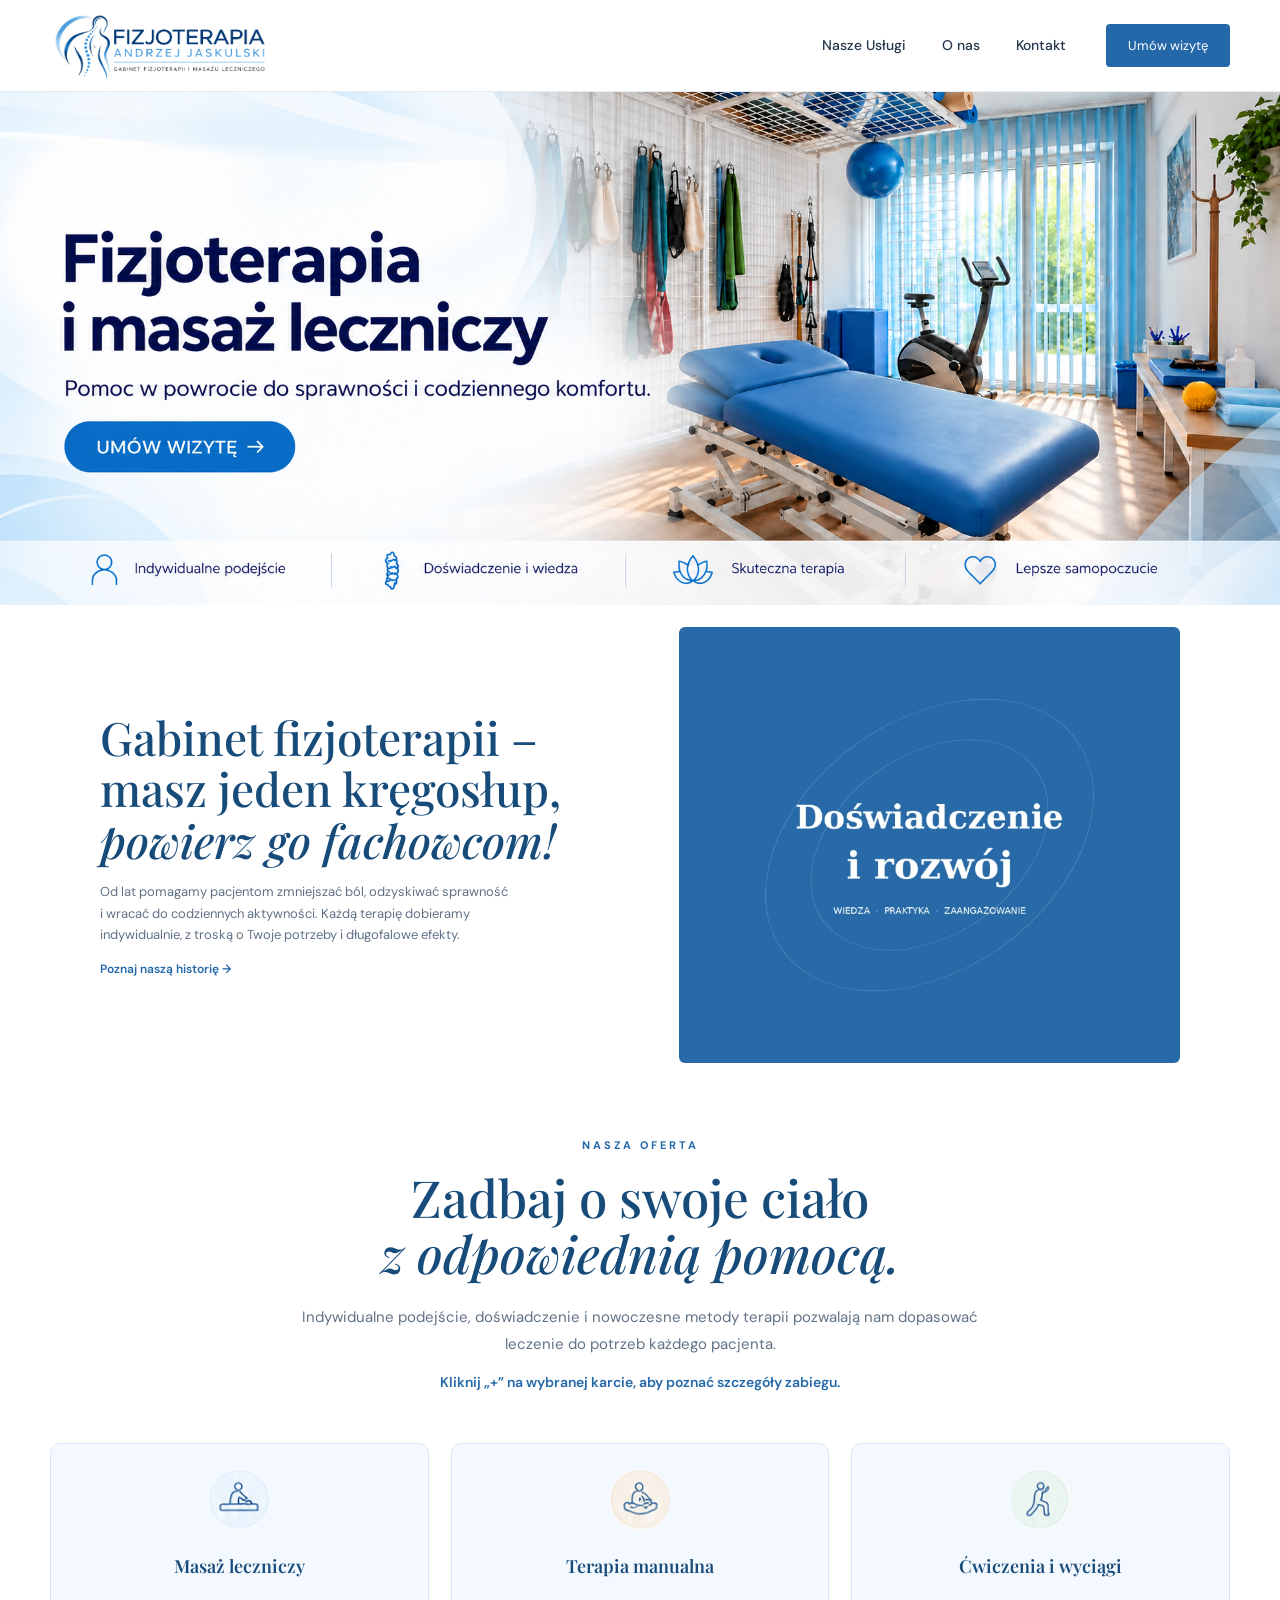
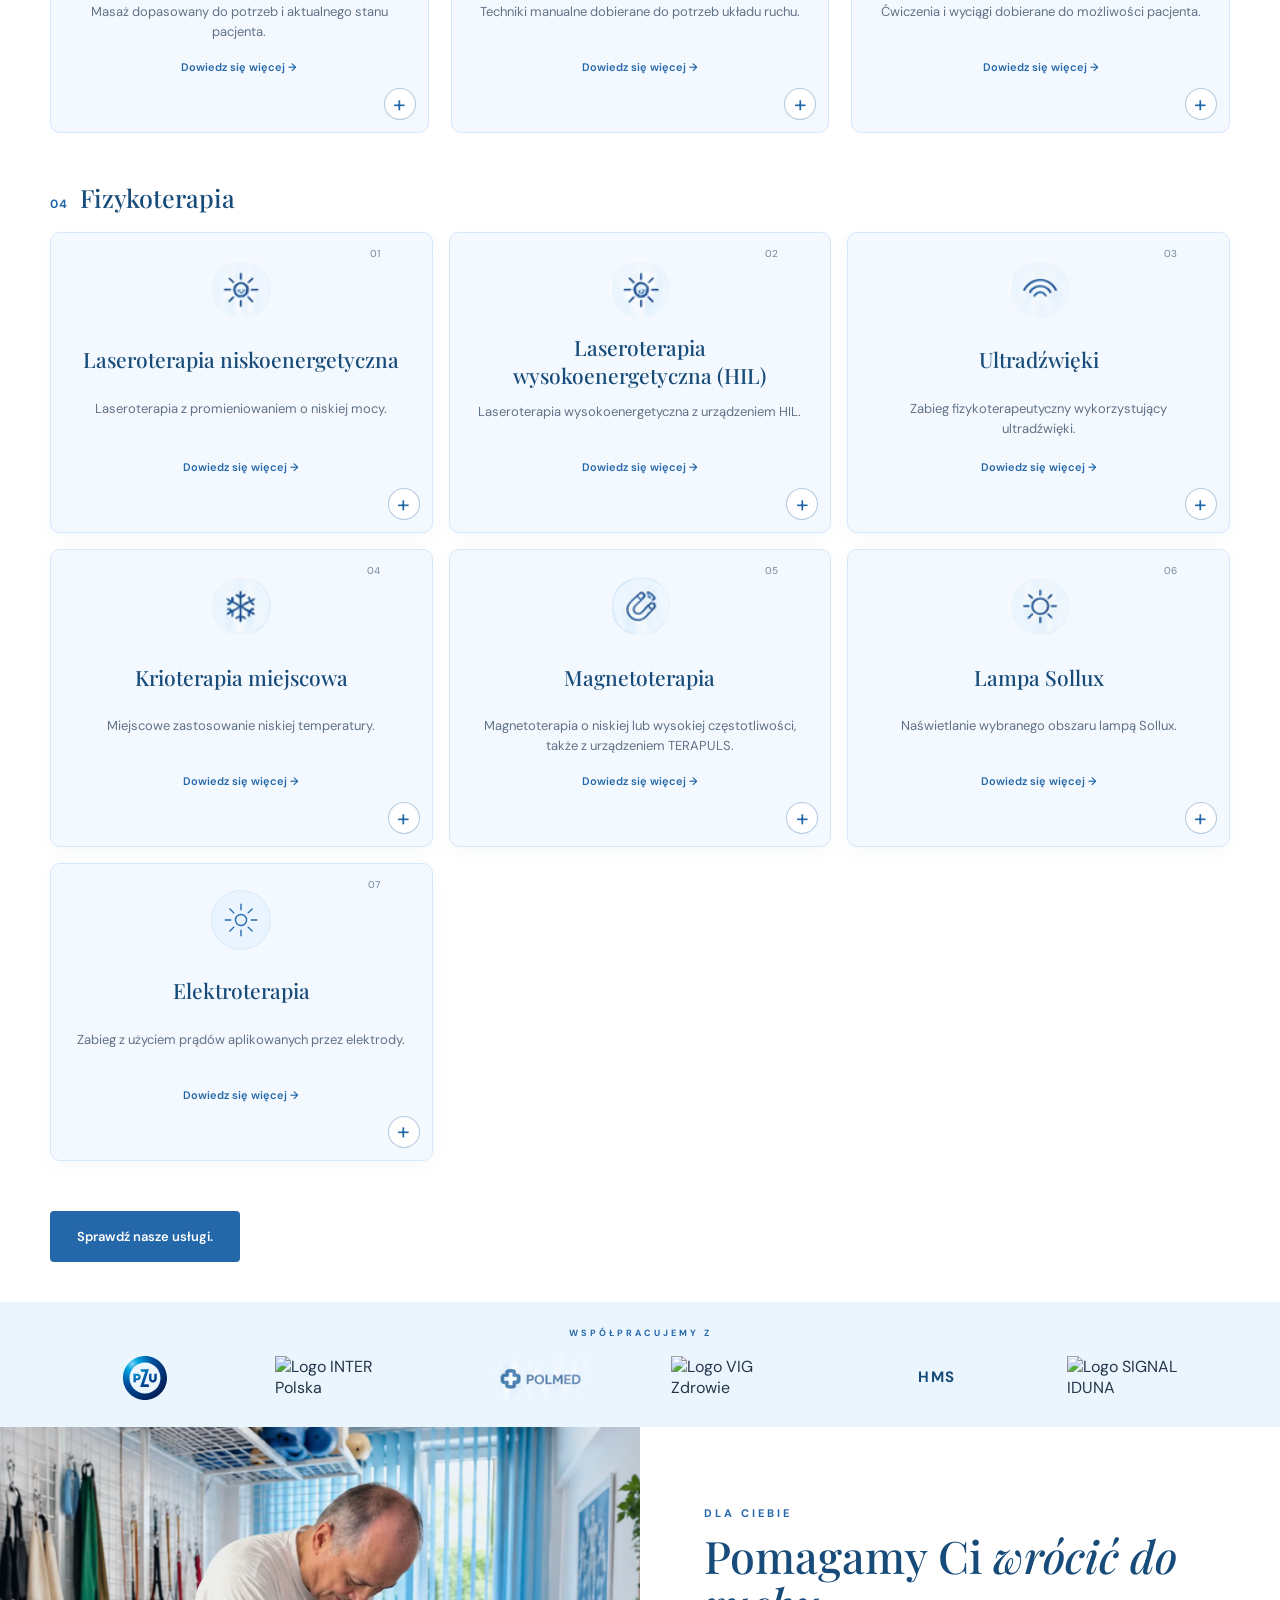
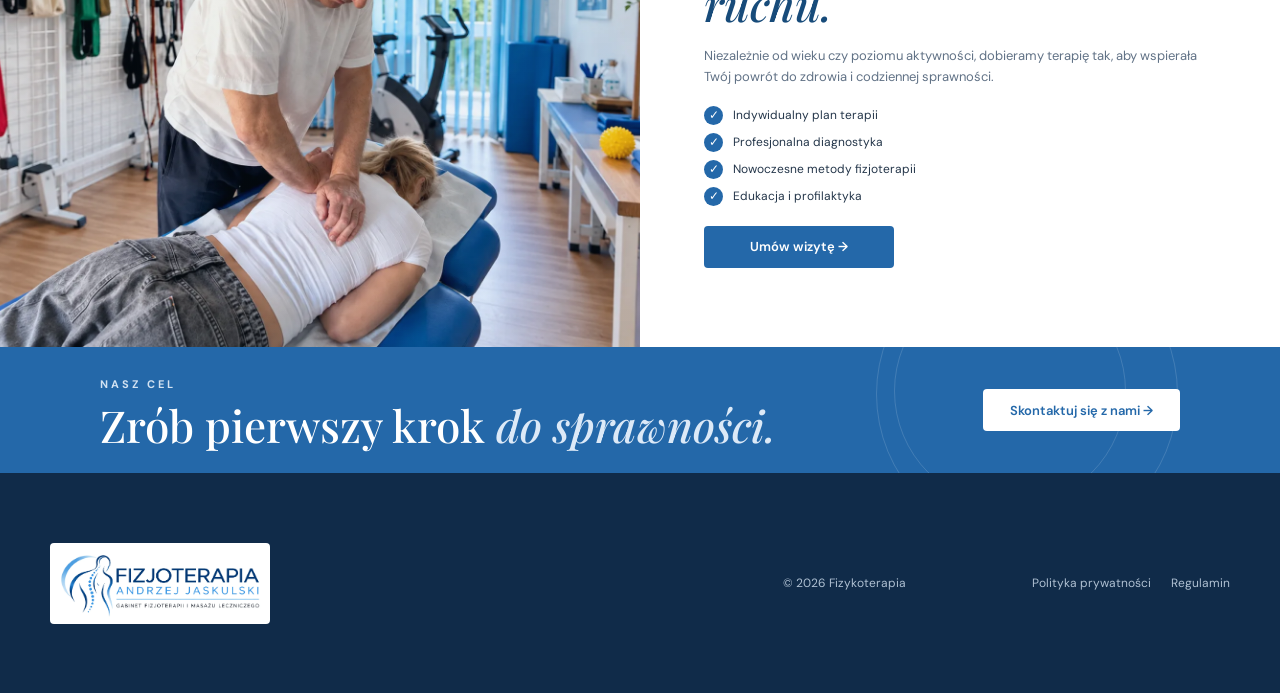
==== .html/index.html @ c292e53b "tak" ====
<!DOCTYPE html>
<html lang="pl">
<head>
    <meta charset="UTF-8">
    <meta name="viewport" content="width=device-width, initial-scale=1.0">
    <title>Fizykoterapia </title>

    <link rel="preconnect" href="https://fonts.googleapis.com">
    <link rel="preconnect" href="https://fonts.gstatic.com" crossorigin>
    <link href="https://fonts.googleapis.com/css2?family=DM+Sans:wght@400;500;600;700&family=Playfair+Display:wght@500;600;700&display=swap" rel="stylesheet">

    <link rel="stylesheet" href="css/style.css">
</head>

<body class="home-page">

<header class="navbar">
    <div class="container nav-inner">
        <a href="index.html" class="logo">
            <img class="logo-image" src="images/logo-masaz-aj.webp" alt="Fizjoterapia Mokotowska">
        </a>

        <div class="nav-panel" id="primary-navigation">
            <nav aria-label="Nawigacja główna">
                <a href="uslugi.html">Nasze Usługi</a>
                <a href="o-mnie.html">O nas</a>
                <a href="kontakt.html">Kontakt</a>
            </nav>

            <a href="kontakt.html" class="nav-button">
                Umów wizytę
            </a>
        </div>

        <button class="menu-button" type="button" aria-label="Otwórz menu" aria-expanded="false" aria-controls="primary-navigation">☰</button>
    </div>
</header>


<main>

<section class="hero home-hero">

    <img class="hero-image" src="images/hero-banner-v2.png" alt="Fizjoterapia i masaż leczniczy — umów wizytę. Gabinet fizjoterapii z indywidualnym podejściem, doświadczeniem i skuteczną terapią.">

</section>


<section class="about" id="o-nas">

    <div class="container about-grid">

        <div class="about-text">

            <span class="section-label">
                O NAS
            </span>

            <h1>
                Gabinet fizjoterapii – masz jeden kręgosłup,
                <i>powierz go fachowcom!</i>
            </h1>

            <p>
                Od lat pomagamy pacjentom zmniejszać ból, odzyskiwać
                sprawność i wracać do codziennych aktywności.
                Każdą terapię dobieramy indywidualnie, z troską
                o Twoje potrzeby i długofalowe efekty.
            </p>
            <a href="o-mnie.html" class="text-link">
                Poznaj naszą historię →
            </a>

        </div>

        <div class="about-box">
            <img
                class="about-box-image"
                src="images/doswiadczenie_i_rozwoj.webp"
                alt="Doświadczenie i rozwój — wiedza, praktyka, zaangażowanie">
        </div>

    </div>

</section>



<section class="intro">

    <div class="container">



        <div class="section-heading centered">
            <span>NASZA OFERTA</span>

            <h2>
                Zadbaj o swoje ciało
                <br>
                <i>z odpowiednią pomocą.</i>
            </h2>

            <p>
                Indywidualne podejście, doświadczenie i nowoczesne
                metody terapii pozwalają nam dopasować leczenie
                do potrzeb każdego pacjenta.
            </p>
            <p class="offer-plus-hint">Kliknij „+” na wybranej karcie, aby poznać szczegóły zabiegu.</p>

        </div>


        <div class="service-groups" id="oferta">
            <section class="service-group service-group--massage">
                
                <div class="service-group-grid">
                    <article class="service-card-2">
                        <img class="service-icon-reference" src="images/service-massage-reference.png" alt="" aria-hidden="true">
                        <button class="service-info-trigger" type="button" data-service-title="Masaż leczniczy" data-service-content="service-copy-massage" aria-label="Więcej informacji: Masaż leczniczy"><span aria-hidden="true">+</span></button>
                        <h4>Masaż leczniczy</h4>
                        <p class="service-card-summary">Masaż dopasowany do potrzeb i aktualnego stanu pacjenta.</p>
                        <a href="uslugi.html">Dowiedz się więcej →</a>
                    </article>
                </div>
            </section>

            <section class="service-group service-group--manual">
                
                <div class="service-group-grid">
                    <article class="service-card-2">
                        <img class="service-icon-reference" src="images/manual-therapy-icon.png" alt="" aria-hidden="true">
                        <button class="service-info-trigger" type="button" data-service-title="Terapia manualna" data-service-content="service-copy-manual" aria-label="Więcej informacji: Terapia manualna"><span aria-hidden="true">+</span></button>
                        <h4>Terapia manualna</h4>
                        <p class="service-card-summary">Techniki manualne dobierane do potrzeb układu ruchu.</p>
                        <a href="uslugi.html">Dowiedz się więcej →</a>
                    </article>
                </div>
            </section>

            <section class="service-group service-group--exercise">
                
                <div class="service-group-grid">
                    <article class="service-card-2">
                        <img class="service-icon-reference" src="images/service-exercise-reference.png" alt="" aria-hidden="true">
                        <button class="service-info-trigger" type="button" data-service-title="Ćwiczenia i wyciągi" data-service-content="service-copy-exercise" aria-label="Więcej informacji: Ćwiczenia i wyciągi"><span aria-hidden="true">+</span></button>
                        <h4>Ćwiczenia i wyciągi</h4>
                        <p class="service-card-summary">Ćwiczenia i wyciągi dobierane do możliwości pacjenta.</p>
                        <a href="uslugi.html">Dowiedz się więcej →</a>
                    </article>
                </div>
            </section>

            <section class="service-group service-group--physical">
                <h3 class="service-group-title"><span>04</span> Fizykoterapia</h3>
                <div class="service-group-grid">
                    <article class="service-card-2">
                        <div class="service-number">01</div>
                        <img class="service-icon-reference" src="images/service-laser-low-reference.png" alt="" aria-hidden="true">
                        <button class="service-info-trigger" type="button" data-service-title="Laseroterapia niskoenergetyczna" data-service-content="service-copy-laser-low" aria-label="Więcej informacji: Laseroterapia niskoenergetyczna"><span aria-hidden="true">+</span></button>
                        <h4>Laseroterapia niskoenergetyczna</h4>
                        <p class="service-card-summary">Laseroterapia z promieniowaniem o niskiej mocy.</p>
                        <a href="uslugi.html">Dowiedz się więcej →</a>
                    </article>
                    <article class="service-card-2">
                        <div class="service-number">02</div>
                        <img class="service-icon-reference" src="images/service-laser-hil-reference.png" alt="" aria-hidden="true">
                        <button class="service-info-trigger" type="button" data-service-title="Laseroterapia wysokoenergetyczna (HIL)" data-service-content="service-copy-laser-hil" aria-label="Więcej informacji: Laseroterapia wysokoenergetyczna (HIL)"><span aria-hidden="true">+</span></button>
                        <h4>Laseroterapia wysokoenergetyczna (HIL)</h4>
                        <p class="service-card-summary">Laseroterapia wysokoenergetyczna z urządzeniem HIL.</p>
                        <a href="uslugi.html">Dowiedz się więcej →</a>
                    </article>
                    <article class="service-card-2">
                        <div class="service-number">03</div>
                        <img class="service-icon-reference" src="images/service-ultrasound-reference.png" alt="" aria-hidden="true">
                        <button class="service-info-trigger" type="button" data-service-title="Ultradźwięki" data-service-content="service-copy-ultrasound" aria-label="Więcej informacji: Ultradźwięki"><span aria-hidden="true">+</span></button>
                        <h4>Ultradźwięki</h4>
                        <p class="service-card-summary">Zabieg fizykoterapeutyczny wykorzystujący ultradźwięki.</p>
                        <a href="uslugi.html">Dowiedz się więcej →</a>
                    </article>
                    <article class="service-card-2">
                        <div class="service-number">04</div>
                        <img class="service-icon-reference" src="images/service-cryotherapy-reference.png" alt="" aria-hidden="true">
                        <button class="service-info-trigger" type="button" data-service-title="Krioterapia miejscowa" data-service-content="service-copy-cryotherapy" aria-label="Więcej informacji: Krioterapia miejscowa"><span aria-hidden="true">+</span></button>
                        <h4>Krioterapia miejscowa</h4>
                        <p class="service-card-summary">Miejscowe zastosowanie niskiej temperatury.</p>
                        <a href="uslugi.html">Dowiedz się więcej →</a>
                    </article>
                    <article class="service-card-2">
                        <div class="service-number">05</div>
                        <img class="service-icon-reference" src="images/service-magnetotherapy-reference.png" alt="" aria-hidden="true">
                        <button class="service-info-trigger" type="button" data-service-title="Magnetoterapia" data-service-content="service-copy-magnetotherapy" aria-label="Więcej informacji: Magnetoterapia"><span aria-hidden="true">+</span></button>
                        <h4>Magnetoterapia</h4>
                        <p class="service-card-summary">Magnetoterapia o niskiej lub wysokiej częstotliwości, także z urządzeniem TERAPULS.</p>
                        <a href="uslugi.html">Dowiedz się więcej →</a>
                    </article>
                    <article class="service-card-2">
                        <div class="service-number">06</div>
                        <img class="service-icon-reference" src="images/service-sollux-reference.png" alt="" aria-hidden="true">
                        <button class="service-info-trigger" type="button" data-service-title="Lampa Sollux" data-service-content="service-copy-sollux" aria-label="Więcej informacji: Lampa Sollux"><span aria-hidden="true">+</span></button>
                        <h4>Lampa Sollux</h4>
                        <p class="service-card-summary">Naświetlanie wybranego obszaru lampą Sollux.</p>
                        <a href="uslugi.html">Dowiedz się więcej →</a>
                    </article>
                    <article class="service-card-2">
                        <div class="service-number">07</div>
                        <span class="service-icon-badge" aria-hidden="true"><svg viewBox="0 0 48 48" focusable="false"><path d="M24 4v7m0 26v7M4 24h7m26 0h7M10 10l5 5m18 18 5 5m0-28-5 5M15 33l-5 5"/><circle cx="24" cy="24" r="7"/></svg></span>
                        <button class="service-info-trigger" type="button" data-service-title="Elektroterapia" data-service-content="service-copy-electrotherapy" aria-label="Więcej informacji: Elektroterapia"><span aria-hidden="true">+</span></button>
                        <h4>Elektroterapia</h4>
                        <p class="service-card-summary">Zabieg z użyciem prądów aplikowanych przez elektrody.</p>
                        <a href="uslugi.html">Dowiedz się więcej →</a>
                    </article>
                </div>
            </section>
        </div>

        <a href="uslugi.html" class="button button-primary intro-services-button">
            Sprawdź nasze usługi.
        </a>

    </div>

</section>


<section class="partners" aria-labelledby="partners-title">

    <div class="container">

        <div class="partners-heading">
            <span class="section-label">WSPÓŁPRACUJEMY Z</span>
            <h2 id="partners-title">Współpracujemy z</h2>
        </div>

        <div class="partner-list">
            <div class="partner-logo">
                <img src="images/pzu-logo.svg" alt="Logo PZU Zdrowie">
            </div>
            <div class="partner-logo">
                <img src="https://upload.wikimedia.org/wikipedia/commons/e/e2/INTER_Polska.jpg" alt="Logo INTER Polska">
            </div>
            <div class="partner-logo">
                <img src="images/polmed-logo-local.png" alt="Logo POLMED">
            </div>
            <div class="partner-logo">
                <img src="https://www.vigzdrowie.pl/wp-content/uploads/2026/02/cropped-logo_VIGZdrowie_RGB-208x55.png" alt="Logo VIG Zdrowie">
            </div>
            <div class="partner-logo">
                <span class="partner-name">HMS</span>
            </div>
            <div class="partner-logo">
                <img src="https://upload.wikimedia.org/wikipedia/commons/d/d1/Signal_Iduna_logo.svg" alt="Logo SIGNAL IDUNA">
            </div>
        </div>

    </div>

</section>


<section class="split-section">

    <div class="split-image"></div>

    <div class="split-content">

        <span class="section-label">
            DLA CIEBIE
        </span>

        <h2>
            Pomagamy Ci
            <i>wrócić do ruchu.</i>
        </h2>

        <p>
            Niezależnie od wieku czy poziomu aktywności,
            dobieramy terapię tak, aby wspierała Twój powrót
            do zdrowia i codziennej sprawności.
        </p>

        <div class="check-list">

            <div>
                <span>✓</span>
                Indywidualny plan terapii
            </div>

            <div>
                <span>✓</span>
                Profesjonalna diagnostyka
            </div>

            <div>
                <span>✓</span>
                Nowoczesne metody fizjoterapii
            </div>

            <div>
                <span>✓</span>
                Edukacja i profilaktyka
            </div>

        </div>

        <a href="kontakt.html" class="button button-primary">
            Umów wizytę →
        </a>

    </div>

</section>



<section class="cta">

    <div class="container cta-content">

        <div>
            <span>NASZ CEL</span>

            <h2>
                Zrób pierwszy krok
                <i>do sprawności.</i>
            </h2>
        </div>

        <a href="kontakt.html" class="button button-light">
            Skontaktuj się z nami →
        </a>

    </div>

</section>

</main>


<footer>

    <div class="container footer-inner">

        <a href="index.html" class="footer-logo footer-logo-home">
            <img src="images/logo-masaz-aj.webp" alt="Fizjoterapia Mokotowska">
        </a>

        <div class="footer-map">
            <iframe
                src="https://maps.google.com/maps?q=Warszawa%2C%20ul.%20Mokotowska%2026%20m.%205%2C%2000-561&z=16&output=embed"
                title="Mapa dojazdu do Warszawa, ul. Mokotowska 26 m. 5, 00-561"
                loading="lazy"
                referrerpolicy="no-referrer-when-downgrade"
                allowfullscreen>
            </iframe>
        </div>

        <p>
            © 2026 Fizykoterapia
        </p>

        <div class="footer-links">
            <a href="politykaprywatnosci.html">Polityka prywatności</a>
            <a href="Regulamin.html">Regulamin</a>
        </div>

    </div>

</footer>



<dialog class="service-info-dialog" id="service-info-dialog" aria-labelledby="service-dialog-title">
    <div class="service-dialog-topline">
        <span>INFORMACJE O ZABIEGU</span>
        <button class="service-dialog-close" type="button" aria-label="Zamknij okno">×</button>
    </div>
    <h2 id="service-dialog-title"></h2>
    <div class="service-info-dialog-copy" id="service-dialog-description"></div>
    <a href="kontakt.html" class="button button-primary">Umów wizytę →</a>
</dialog>

<template id="service-copy-massage">
    <p>Masaż leczniczy to indywidualnie dobrana forma terapii manualnej, która może pomóc zmniejszyć napięcie mięśniowe, poprawić komfort ruchu i wesprzeć powrót do codziennej aktywności. Zabieg dobieramy do aktualnych dolegliwości, kondycji oraz potrzeb pacjenta.</p>
    <h3>Kiedy warto rozważyć masaż leczniczy?</h3>
    <p>Masaż może być pomocny przy napięciu mięśni, dolegliwościach związanych z pracą siedzącą, przeciążeniach po wysiłku oraz ograniczonej ruchomości. Stosujemy go również jako element szerszego procesu fizjoterapii, gdy celem jest rozluźnienie tkanek i poprawa komfortu funkcjonowania.</p>
    <h3>Jak przebiega wizyta?</h3>
    <p>Każda wizyta rozpoczyna się od krótkiej rozmowy o dolegliwościach i oczekiwaniach. Na tej podstawie dobieramy obszar pracy, techniki oraz intensywność masażu. Terapia może obejmować okolice kręgosłupa, barków, karku, kończyn lub inne miejsca wymagające wsparcia.</p>
    <h3>Indywidualne podejście</h3>
    <p>Nie wykonujemy masażu według jednego, powtarzalnego schematu. Zakres terapii jest dostosowany do aktualnego stanu pacjenta i może być połączony z elementami terapii manualnej, ćwiczeniami lub zaleceniami do pracy w domu.</p>
    <p><strong>Chcesz sprawdzić, czy masaż leczniczy będzie odpowiedni w Twoim przypadku? Umów wizytę lub skontaktuj się z gabinetem.</strong></p>
</template>
<template id="service-copy-manual">
    <p>Terapia manualna obejmuje indywidualnie dobrane techniki pracy fizjoterapeuty z mięśniami, stawami i innymi strukturami układu ruchu. Dobór metod poprzedzają rozmowa i ocena funkcjonalna.</p>
    <h3>Kiedy warto ją rozważyć?</h3>
    <p>Może zostać włączona do planu pracy z ograniczeniem ruchu lub dolegliwościami układu ruchu, jeśli po ocenie fizjoterapeuta uzna ją za właściwą. W zależności od potrzeb może być łączona z ćwiczeniami i wskazówkami do samodzielnej aktywności.</p>
    <h3>Jak przebiega wizyta?</h3>
    <p>Fizjoterapeuta pyta o Twoje potrzeby, ocenia ruch i wyjaśnia proponowany plan. Następnie dobiera techniki oraz ich intensywność, informując, czego możesz się spodziewać podczas pracy.</p>
    <h3>Indywidualne podejście</h3>
    <p>Nie stosujemy jednego zestawu technik dla wszystkich. Metody są dobierane do wyniku oceny, a plan można zmienić, jeśli pojawi się taka potrzeba. Możesz w każdej chwili zgłosić swoje odczucia lub pytania.</p>
    <p><strong>Chcesz sprawdzić, czy terapia manualna będzie odpowiednia w Twoim przypadku? Umów wizytę lub skontaktuj się z gabinetem.</strong></p>
</template>
<template id="service-copy-exercise">
    <p>Ćwiczenia dobieramy do celu terapii, aktualnych możliwości i wyniku oceny funkcjonalnej. Jeśli jest to uzasadnione, plan wizyty może również uwzględniać pracę z wykorzystaniem wyciągu.</p>
    <h3>Kiedy warto je rozważyć?</h3>
    <p>Indywidualny program może być pomocny, gdy celem jest stopniowa praca nad ruchem, siłą, koordynacją lub sprawnością potrzebną w codziennych czynnościach. Rodzaj i poziom trudności ćwiczeń ustala fizjoterapeuta.</p>
    <h3>Jak przebiega wizyta?</h3>
    <p>Fizjoterapeuta pokazuje ćwiczenia, objaśnia ich wykonanie i sprawdza technikę. Jeśli w planie pojawia się wyciąg, wcześniej wyjaśnia jego rolę i sposób użycia. Przebieg jest dostosowywany do Twojej reakcji i samopoczucia.</p>
    <h3>Indywidualne podejście</h3>
    <p>Zakres, tempo i trudność ćwiczeń mogą się zmieniać w trakcie terapii. Otrzymujesz wskazówki dopasowane do swoich możliwości, a ćwiczenia domowe są proponowane wtedy, gdy pasują do ustalonego planu.</p>
    <p><strong>Chcesz ustalić, jaki plan ćwiczeń będzie dla Ciebie odpowiedni? Umów wizytę lub skontaktuj się z gabinetem.</strong></p>
</template>
<template id="service-copy-laser-low">
    <p>Laseroterapia niskoenergetyczna to zabieg fizykoterapeutyczny wykorzystujący promieniowanie laserowe o niskiej mocy. Obszar zabiegu i parametry ustala fizjoterapeuta z uwzględnieniem używanego urządzenia.</p>
    <h3>Kiedy warto ją rozważyć?</h3>
    <p>Może zostać zaproponowana jako jedna z metod fizykoterapii po rozmowie i ocenie potrzeb. O jej przydatności nie decyduje sama nazwa dolegliwości — fizjoterapeuta bierze pod uwagę Twój stan zdrowia, cel terapii oraz ewentualne przeciwwskazania.</p>
    <h3>Jak przebiega zabieg?</h3>
    <p>Przed rozpoczęciem fizjoterapeuta wyjaśnia przebieg, przygotowuje wybrany obszar i ustawia urządzenie. Zabieg oraz środki ochrony oczu są prowadzone zgodnie z procedurą dla używanego sprzętu.</p>
    <h3>Indywidualne podejście</h3>
    <p>Przed kwalifikacją możesz opowiedzieć o swoim stanie zdrowia i zapytać o każdy etap. Jeśli ta metoda nie będzie odpowiednia, fizjoterapeuta omówi inne możliwe elementy planu.</p>
    <p><strong>Chcesz dowiedzieć się, czy laseroterapia niskoenergetyczna będzie odpowiednia w Twoim przypadku? Umów wizytę lub skontaktuj się z gabinetem.</strong></p>
</template>
<template id="service-copy-laser-hil">
    <p>Laseroterapia wysokoenergetyczna (HIL) wykorzystuje urządzenie emitujące promieniowanie laserowe o wysokiej energii. Ustawienia, obszar i sposób prowadzenia zabiegu dobiera fizjoterapeuta.</p>
    <h3>Kiedy warto ją rozważyć?</h3>
    <p>HIL może być rozważana jako element fizykoterapii po ocenie potrzeb i stanu zdrowia. Przed kwalifikacją fizjoterapeuta sprawdza, czy ta metoda pasuje do ustalonego celu i czy nie ma przeciwwskazań.</p>
    <h3>Jak przebiega zabieg?</h3>
    <p>Fizjoterapeuta omawia przebieg, przygotowuje wybrany obszar i konfiguruje urządzenie. Zabieg oraz stosowane zabezpieczenia, w tym ochronę oczu, są zgodne z procedurą dla używanego sprzętu.</p>
    <h3>Indywidualne podejście</h3>
    <p>Dobór parametrów i zakresu zabiegu zależy od indywidualnej kwalifikacji. W razie pytań możesz omówić z fizjoterapeutą swoje obawy przed rozpoczęciem.</p>
    <p><strong>Chcesz sprawdzić, czy HIL będzie odpowiednie w Twoim przypadku? Umów wizytę lub skontaktuj się z gabinetem.</strong></p>
</template>
<template id="service-copy-ultrasound">
    <p>Zabieg ultradźwiękami wykorzystuje fale akustyczne o częstotliwości poza zakresem słyszalnym. Fizjoterapeuta prowadzi głowicę urządzenia na wyznaczonym obszarze i ustala parametry zabiegu.</p>
    <h3>Kiedy warto je rozważyć?</h3>
    <p>Ultradźwięki mogą być zaproponowane jako jedna z metod fizykoterapii, jeśli po ocenie fizjoterapeuta uzna je za odpowiednie. Nie każda dolegliwość ani sytuacja zdrowotna kwalifikuje się do tej metody.</p>
    <h3>Jak przebiega zabieg?</h3>
    <p>Fizjoterapeuta wyjaśnia kolejne etapy, przygotowuje skórę i dobiera ustawienia urządzenia. W trakcie zabiegu głowica jest prowadzona po wskazanej okolicy zgodnie z przyjętą procedurą.</p>
    <h3>Indywidualne podejście</h3>
    <p>Przed zabiegiem omawiane są Twoje potrzeby i ważne informacje o stanie zdrowia. Jeśli ultradźwięki nie będą właściwym wyborem, można ustalić inny sposób postępowania.</p>
    <p><strong>Chcesz ustalić, czy ultradźwięki będą odpowiednie w Twoim przypadku? Umów wizytę lub skontaktuj się z gabinetem.</strong></p>
</template>
<template id="service-copy-cryotherapy">
    <p>Krioterapia miejscowa polega na krótkim zastosowaniu niskiej temperatury na wybranym obszarze. Dokładna metoda i parametry zależą od używanego urządzenia oraz planu fizjoterapii.</p>
    <h3>Kiedy warto ją rozważyć?</h3>
    <p>O możliwości zastosowania zimna decyduje fizjoterapeuta po rozmowie i ocenie stanu zdrowia. Metoda nie jest odpowiednia dla każdego, dlatego przed zabiegiem omawiane są istotne informacje i ewentualne przeciwwskazania.</p>
    <h3>Jak przebiega zabieg?</h3>
    <p>Fizjoterapeuta wyjaśnia, jak będzie wyglądało miejscowe chłodzenie, przygotowuje obszar i kontroluje przebieg zgodnie z procedurą. Jeśli odczuwasz nadmierny dyskomfort, poinformuj o tym od razu.</p>
    <h3>Indywidualne podejście</h3>
    <p>Obszar oraz sposób przeprowadzenia zabiegu są ustalane indywidualnie. Przed wizytą możesz zgłosić swoje pytania, a podczas zabiegu pozostajesz w kontakcie z fizjoterapeutą.</p>
    <p><strong>Chcesz sprawdzić, czy krioterapia miejscowa będzie odpowiednia w Twoim przypadku? Umów wizytę lub skontaktuj się z gabinetem.</strong></p>
</template>
<template id="service-copy-magnetotherapy">
    <p>W gabinecie dostępna jest magnetoterapia niskiej częstotliwości oraz zabieg z użyciem urządzenia wysokiej częstotliwości TERAPULS. Są to różne metody fizykoterapii, a ich ustawienia dobiera się do konkretnego zabiegu.</p>
    <h3>Kiedy warto ją rozważyć?</h3>
    <p>O tym, czy magnetoterapia może wejść w skład planu, decyduje fizjoterapeuta po rozmowie i ocenie potrzeb. Przed rozpoczęciem sprawdzane są również informacje o stanie zdrowia oraz ewentualne przeciwwskazania.</p>
    <h3>Jak przebiega zabieg?</h3>
    <p>Fizjoterapeuta wyjaśnia, która metoda została zaplanowana, przygotowuje stanowisko i ustawia urządzenie. Przebieg zależy od wybranego rodzaju zabiegu i jest prowadzony zgodnie z procedurą sprzętu.</p>
    <h3>Indywidualne podejście</h3>
    <p>Rodzaj metody i jej parametry nie są dobierane automatycznie. Jeśli masz wszczepione urządzenie medyczne lub inne ważne informacje o zdrowiu, powiedz o tym fizjoterapeucie przed kwalifikacją.</p>
    <p><strong>Chcesz dowiedzieć się, czy magnetoterapia będzie odpowiednia w Twoim przypadku? Umów wizytę lub skontaktuj się z gabinetem.</strong></p>
</template>
<template id="service-copy-sollux">
    <p>Zabieg lampą Sollux polega na naświetlaniu wybranego obszaru z użyciem urządzenia dostępnego w gabinecie. Fizjoterapeuta ustala sposób wykonania zgodnie z celem wizyty i procedurą sprzętu.</p>
    <h3>Kiedy warto go rozważyć?</h3>
    <p>Naświetlanie może być rozważone jako element fizykoterapii po rozmowie i ocenie potrzeb. Fizjoterapeuta uwzględnia stan zdrowia, obszar zabiegu oraz możliwe przeciwwskazania.</p>
    <h3>Jak przebiega zabieg?</h3>
    <p>Przed rozpoczęciem omawiany jest przebieg i przygotowywane jest stanowisko. Ustawienie lampy, czas naświetlania oraz potrzebne zabezpieczenia ustala fizjoterapeuta zgodnie z procedurą urządzenia.</p>
    <h3>Indywidualne podejście</h3>
    <p>Zakres zabiegu dopasowujemy do indywidualnej kwalifikacji. Zgłoś fizjoterapeucie pytania, wrażliwość na ciepło lub inne informacje, które mogą mieć znaczenie dla komfortu i bezpieczeństwa.</p>
    <p><strong>Chcesz sprawdzić, czy zabieg lampą Sollux będzie odpowiedni w Twoim przypadku? Umów wizytę lub skontaktuj się z gabinetem.</strong></p>
</template>
<template id="service-copy-electrotherapy">
    <p>Elektroterapia wykorzystuje prąd przekazywany przez elektrody umieszczone na skórze. W zależności od kwalifikacji zabieg może obejmować prądy TENS, interferencyjne lub diadynamiczne, elektrostymulację, jonoforezę albo galwanizację.</p>
    <h3>Kiedy warto ją rozważyć?</h3>
    <p>Dobór rodzaju prądu zależy od celu terapii, oceny fizjoterapeuty i informacji o stanie zdrowia. Nie każda metoda będzie odpowiednia dla każdej osoby, dlatego przed zabiegiem sprawdzane są również ewentualne przeciwwskazania.</p>
    <h3>Jak przebiega zabieg?</h3>
    <p>Fizjoterapeuta wyjaśnia wybrany rodzaj zabiegu, przygotowuje skórę i umieszcza elektrody. Podczas zabiegu możesz odczuwać mrowienie lub pracę mięśni, zależnie od metody. Zgłoś fizjoterapeucie nadmierny dyskomfort.</p>
    <h3>Indywidualne podejście</h3>
    <p>Parametry są ustawiane dla konkretnej osoby i zabiegu. Przed kwalifikacją poinformuj fizjoterapeutę o ważnych kwestiach zdrowotnych, w tym o wszczepionych urządzeniach medycznych.</p>
    <p><strong>Chcesz sprawdzić, który rodzaj elektroterapii może być dla Ciebie odpowiedni? Umów wizytę lub skontaktuj się z gabinetem.</strong></p>
</template>

<script src="../.js/script.js" defer></script>

</body>
</html>
---- .html/css/style.css ----
:root {
    --green: #2468a9;
    --green-dark: #174b7a;
    --green-light: #dbe8f5;
    --cream: #eef4fa;
    --cream-dark: #dce8f3;
    --white: #ffffff;
    --grey: #53677a;
    --grey-dark: #111111;
    --grey-light: #b1b1b1;
    --text: #24364a;
    --muted: #617286;
    --border: #d5e0eb;
    --serif: "Playfair Display", serif;
    --sans: "DM Sans", sans-serif;
}

* {
    margin: 0;
    padding: 0;
    box-sizing: border-box;
}

html {
    scroll-behavior: smooth;
}

body {
    font-family: var(--sans);
    color: var(--text);
    background: #fff;
    overflow-x: hidden;
}

a {
    text-decoration: none;
    color: inherit;
}

.container {
    width: min(1180px, calc(100% - 50px));
    margin: auto;
}


/* NAVBAR */

.navbar {
    height: 92px;
    display: flex;
    align-items: center;
    background: rgba(255,255,255,.96);
    position: relative;
    z-index: 10;
    border-bottom: 1px solid rgba(36,104,169,.12);
}

.nav-inner {
    position: relative;
    display: flex;
    align-items: center;
    justify-content: space-between;
}

.logo {
    display: flex;
    align-items: center;
    gap: 10px;
    font-family: var(--serif);
    font-size: 25px;
    font-weight: 600;
    color: var(--green);
}

.navbar .logo {
    display: none;
}

.logo span span {
    font-style: italic;
}

.logo small {
    display: block;
    font-family: var(--sans);
    font-size: 7px;
    letter-spacing: 3px;
    font-weight: 600;
}

.logo-image {
    display: block;
    width: 220px;
    max-width: 100%;
    height: auto;
}

.logo-icon {
    width: 40px;
    height: 40px;
    border: 2px solid var(--green);
    border-radius: 50%;
    display: grid;
    place-items: center;
    font-family: var(--sans);
    font-size: 17px;
}

.nav-panel {
    display: flex;
    align-items: center;
}

nav {
    display: flex;
    gap: 36px;
    margin-left: auto;
    margin-right: 40px;
}

nav a {
    font-size: 14px;
    font-weight: 500;
    transition: .25s;
}

nav a:hover {
    color: var(--green);
}

.nav-button,
.button {
    display: inline-flex;
    align-items: center;
    justify-content: center;
    border-radius: 4px;
    transition: .3s;
    cursor: pointer;
}

.nav-button {
    background: var(--green);
    color: white;
    padding: 13px 22px;
    font-size: 13px;
}

.nav-button:hover {
    background: var(--green-dark);
}

.menu-button {
    display: none;
    background: none;
    border: 0;
    font-size: 24px;
}


/* HERO */

/* HERO */

.hero {
    aspect-ratio: 1980 / 700;
    min-height: 0;
    position: relative;
    overflow: hidden;
    background:
        linear-gradient(
            90deg,
            rgba(235,243,251,.98) 0%,
            rgba(235,243,251,.91) 42%,
            rgba(235,243,251,.25) 100%
        ),
        url("../images/head.webp") center center / cover no-repeat;
}

.home-hero {
    aspect-ratio: auto;
    min-height: 0;
    background: none;
}

.hero-image {
    display: block;
    width: 100%;
    height: auto;
}


.hero-text {
    max-width: 650px;
}

.eyebrow,
.section-label,
.section-heading > span,
.cta span {
    font-size: 11px;
    font-weight: 700;
    letter-spacing: 3px;
    color: var(--green);
}

.hero h1 {
    font-family: var(--serif);
    font-size: clamp(52px, 6vw, 82px);
    line-height: .98;
    font-weight: 500;
    margin: 18px 0 25px;
    color: var(--green-dark);
}

.hero h1 em,
h2 i {
    font-style: italic;
    font-weight: 500;
}

.hero p {
    max-width: 520px;
    line-height: 1.8;
    color: #526579;
    font-size: 16px;
}

.hero-buttons {
    display: flex;
    gap: 13px;
    margin-top: 34px;
}

.button {
    min-height: 51px;
    padding: 0 27px;
    font-size: 13px;
    font-weight: 600;
}

.button-primary {
    background: var(--green);
    color: white;
}

.intro-services-button {
    margin-top: 50px;
}

.button-primary:hover {
    background: var(--green-dark);
    transform: translateY(-2px);
}

.button-outline {
    border: 1px solid var(--green);
    color: var(--green);
}

.button-outline:hover {
    background: var(--green);
    color: white;
}

.hero-leaf {
    position: absolute;
    border: 1px solid rgba(36,104,169,.18);
    border-radius: 100% 0 100% 0;
    transform: rotate(35deg);
}

.leaf-one {
    width: 180px;
    height: 320px;
    right: 7%;
    bottom: -120px;
}

.leaf-two {
    width: 100px;
    height: 180px;
    right: 18%;
    bottom: -70px;
}


/* INTRO */

.intro {
    padding: 40px 0;
    background: #fff;
}

.section-heading {
    max-width: 720px;
}

.section-heading.centered {
    text-align: center;
    margin: auto;
}

.section-heading h2,
.split-content h2,
.about-text h1,
.about-text h2,
.quote-section h2,
.contact h2 {
    font-family: var(--serif);
    font-size: clamp(38px, 4vw, 56px);
    line-height: 1.1;
    font-weight: 500;
    color: var(--green-dark);
    margin: 15px 0 22px;
}

.section-heading p {
    color: var(--muted);
    line-height: 1.8;
    font-size: 15px;
}

.partners {
    padding: 64px 0;
    background: var(--cream);
}

.partners-heading {
    text-align: center;
    margin-bottom: 30px;
}

.partners-heading h2 {
    font-family: var(--serif);
    font-size: 34px;
    line-height: 1.1;
    font-weight: 500;
    color: var(--green-dark);
    margin-top: 12px;
}

.partner-list {
    display: grid;
    grid-template-columns: repeat(3, minmax(0, 1fr));
    align-items: center;
    justify-items: center;
    gap: 24px;
}

.partner-logo {
    min-height: 108px;
    padding: 16px 10px;
    display: flex;
    flex-direction: column;
    align-items: center;
    justify-content: center;
    gap: 8px;
}

.partner-logo img {
    width: 190px;
    max-width: 100%;
    height: 68px;
    object-fit: contain;
    mix-blend-mode: multiply;
}

.partner-name {
    max-width: 100%;
    color: var(--green-dark);
    font-family: var(--serif);
    font-size: 14px;
    font-weight: 600;
    line-height: 1.25;
    text-align: center;
}

.services-grid {
    display: grid;
    grid-template-columns: repeat(3, 1fr);
    gap: 18px;
    margin-top: 65px;
}

.services-grid-2 {
    display: grid;
    grid-template-columns: repeat(8, minmax(0, 1fr));
    gap: 18px;
    margin-top: 65px;
}

@media (min-width: 901px) {
    .services-grid-2 {
        width: 95vw;
        grid-template-columns: repeat(4, minmax(0, 1fr));
        position: relative;
        left: 50%;
        transform: translateX(-50%);
    }
}

.service-card {
    position: relative;
    min-height: 100px;
    padding: 38px;
    border: 1px solid var(--border);
    background: white;
    overflow: hidden;
    transition: .3s;
}

.service-card-2 {
    position: relative;
    min-height: 100px;
    padding: 38px;
    display: flex;
    flex-direction: column;
    align-items: center;
    justify-content: center;
    text-align: center;
    border: 1px solid var(--border);
    border-radius: 8px;
    background: #205f9e;
    overflow: hidden;
    transition: .3s;
}

.service-card:hover {
    transform: translateY(-8px);
    box-shadow: 0 18px 45px rgba(23,75,122,.12);
}

.service-card-2:hover {
    transform: translateY(-8px);
    box-shadow: 0 18px 45px rgba(23,75,122,.12);
}

.service-number {
    position: absolute;
    top: 25px;
    right: 28px;
    font-size: 12px;
    color: #8798aa;
}

.service-icon {
    width: 58px;
    height: 58px;
    border-radius: 50%;
    display: grid;
    place-items: center;
    background: var(--green-light);
    color: var(--grey-dark);
    font-size: 23px;
    margin-bottom: 35px;
}

.service-card h3 {
    font-family: var(--serif);
    font-size: 25px;
    color: var(--green-dark);
    margin-bottom: 13px;
}

.service-card-2 h3 {
    font-family: var(--serif);
    font-size: 18px;
    color: var(--green-dark);
    font-weight: 500;
    font-style: italic;
    text-align: center;
    margin-bottom: 13px;
}

.service-card p {
    color: var(--muted);
    line-height: 1.7;
    font-size: 14px;
}

.service-card-2 p {
    color: var(--muted);
    line-height: 1.7;
    font-size: 14px;
}

.service-card a {
    display: inline-block;
    margin-top: 25px;
    color: var(--green);
    font-size: 13px;
    font-weight: 600;
}

.service-card-2 a {
    display: inline-block;
    margin-top: 25px;
    color: var(--green);
    font-size: 11px;
    font-weight: 600;
}

.service-groups {
    display: grid;
    grid-template-columns: repeat(3, minmax(0, 1fr));
    gap: 22px;
    margin-top: 50px;
}

.service-group {
    padding: 26px;
    border-radius: 14px;
}

.service-group--massage {
    background: #f3f7ed;
}

.service-group--manual {
    background: #f2f5f7;
}

.service-group--exercise {
    background: #f8f2e9;
}

.service-group--massage .service-group-title,
.service-group--manual .service-group-title,
.service-group--exercise .service-group-title {
    justify-content: center;
}

.service-group--massage .service-group-grid .service-card,
.service-group--manual .service-group-grid .service-card,
.service-group--exercise .service-group-grid .service-card,
.service-group--massage .service-group-grid .service-card-2,
.service-group--manual .service-group-grid .service-card-2,
.service-group--exercise .service-group-grid .service-card-2 {
    align-items: center;
    text-align: center;
}

.service-group--massage .service-group-grid,
.service-group--manual .service-group-grid,
.service-group--exercise .service-group-grid {
    grid-template-columns: minmax(0, 1fr);
}

.service-group--physical {
    grid-column: 1 / -1;
    background: #eaf3fb;
    border: 1px solid #d5e5f4;
    border-radius: 22px;
}

.service-group-title {
    display: flex;
    align-items: baseline;
    gap: 12px;
    margin-bottom: 18px;
    color: var(--green-dark);
    font-family: var(--serif);
    font-size: 25px;
    font-weight: 500;
}

.service-group-title span {
    color: var(--green);
    font-family: var(--sans);
    font-size: 12px;
    font-weight: 700;
    letter-spacing: 1px;
}

.service-group--physical .service-group-title {
    color: #174b7a;
}

.service-group-grid {
    display: grid;
    grid-template-columns: repeat(3, minmax(0, 1fr));
    gap: 16px;
}

.service-group-grid .service-card,
.service-group-grid .service-card-2 {
    min-height: 0;
    padding: 30px;
    border: 1px solid rgba(23, 75, 122, .12);
    border-radius: 10px;
    background: rgba(255, 255, 255, .88);
    text-align: left;
}

.service-group-grid .service-card-2 {
    display: flex;
    flex-direction: column;
    align-items: flex-start;
    justify-content: flex-start;
}

.service-group-grid .service-card-2 h4,
.service-group-grid .service-card h4 {
    margin: 0 0 13px;
    color: var(--green-dark);
    font-family: var(--serif);
    font-size: 21px;
    font-weight: 500;
}

.service-group-grid .service-card-2 a,
.service-group-grid .service-card a {
    margin-top: auto;
    padding-top: 18px;
    color: var(--green);
}

.service-group-grid .service-card-2 .service-number,
.service-group-grid .service-card .service-number {
    top: 14px;
    right: 16px;
    color: #71879b;
}

.service-group-grid .service-card-2 h4 {
    padding-right: 12px;
}

.service-group-grid .service-card-2 p {
    color: var(--muted);
}

.service-details-list {
    display: grid;
    gap: 6px;
    margin: 0;
    padding-left: 18px;
    color: var(--muted);
    font-size: 13px;
    line-height: 1.55;
}

.service-group-grid .service-card-2 .service-details-list {
    color: var(--muted);
}

.service-card-2 .service-number {
    font-size: 10px;
    color: #ffffff;
}

.service-card-2 h3,
.service-card-2 p,
.service-card-2 a {
    color: #ffffff;
}

/* SPLIT */

.split-section {
    display: grid;
    grid-template-columns: 1fr 1fr;
    min-height: 620px;
}

.split-image {
    background:
        linear-gradient(rgba(36,104,169,.08), rgba(36,104,169,.08)),
        url("../images/masazysta-andrzej-jaskulski.webp")
        center/cover; 
} 
 
.split-content { 
    background: var(--cream); 
    padding: 100px max(50px, 8vw); 
    display: flex; 
    justify-content: center; 
    flex-direction: column; 
} 
 
.split-content p, 
.about-text p { 
    max-width: 510px; 
    line-height: 1.85; 
    color: var(--muted); 
    font-size: 15px; 
} 
 
.check-list { 
    margin: 30px 0 35px; 
    display: grid; 
    gap: 15px; 
} 
 
.check-list div { 
    display: flex; 
    align-items: center; 
    gap: 13px; 
    font-size: 14px; 
} 
 
.check-list span { 
    width: 25px; 
    height: 25px; 
    border-radius: 50%; 
    background: var(--green); 
    color: white; 
    display: grid; 
    place-items: center; 
    font-size: 12px; 
} 
 
 
/* ABOUT */ 
 
.about { 
    padding: 40px 0; 
    background: #fff; 
} 
 
.about-grid { 
    display: grid; 
    grid-template-columns: 1fr 1fr; 
    gap: 100px; 
    align-items: center; 
} 
 
.about-text p + p { 
    margin-top: 18px; 
} 
 
.text-link { 
    display: inline-block; 
    color: var(--green); 
    margin-top: 30px; 
    font-weight: 600; 
    font-size: 14px; 
} 
 
.about-box { 
    aspect-ratio: 1;
    overflow: hidden; 
} 
 
.about-box-image {
    display: block;
    width: 100%;
    height: 100%;
    object-fit: cover;
}
 
 
/* REVIEWS */ 
 
.quote-section { 
    padding: 35px 0; 
    background: var(--cream); 
} 
 
.reviews { 
    display: grid; 
    grid-template-columns: repeat(3, 1fr); 
    gap: 20px; 
    margin-top: 55px; 
} 
 
.review { 
    background: white; 
    padding: 38px; 
} 
 
.stars { 
    color: var(--green); 
    letter-spacing: 4px; 
    font-size: 14px; 
    margin-bottom: 25px; 
} 
 
.review p { 
    color: #5d6e82;
    line-height: 1.8; 
    font-size: 14px; 
    margin-bottom: 30px; 
} 
 
.review strong { 
    color: var(--green-dark); 
    font-size: 13px; 
} 
 
 
/* CTA */ 
 
.cta { 
    background: var(--green); 
    padding: 40px 0; 
    color: white; 
} 
 
.cta-content { 
    display: flex; 
    align-items: center; 
    justify-content: space-between; 
    gap: 30px; 
} 
 
.cta span { 
    color: #d2e2f2;
} 
 
.cta h2 { 
    font-family: var(--serif); 
    font-size: 46px; 
    font-weight: 500; 
    margin-top: 12px; 
} 
 
.cta h2 i { 
    color: #dce9f7;
} 
 
.button-light { 
    background: white; 
    color: var(--green); 
} 
 
.button-light:hover { 
    background: var(--cream); 
    transform: translateY(-2px); 
} 
 
 
/* CONTACT */ 
 
body.contact-page {
    min-height: 100vh;
    display: flex;
    flex-direction: column;
}

.contact { 
    padding: 35px 0; 
    background: white; 
} 
 
body.contact-page .contact {
    flex: 1;
}

.contact-grid { 
    display: grid; 
    grid-template-columns: 1fr 1fr; 
    gap: 100px; 
} 
 
.contact-grid > div:first-child p { 
    color: var(--muted); 
    max-width: 430px; 
    line-height: 1.8; 
} 
 
.contact-details { 
    display: grid; 
    grid-template-columns: 1fr 1fr; 
    gap: 45px 35px; 
} 
 
.contact-details span { 
    display: block; 
    color: #77889b;
    font-size: 10px; 
    letter-spacing: 2px; 
    margin-bottom: 10px; 
} 
 
.contact-details a, 
.contact-details p { 
    font-size: 15px; 
    color: var(--green-dark); 
    line-height: 1.7; 
} 
 
.contact-details a:hover { 
    color: var(--green); 
} 
 
.contact-map {
    grid-column: 1 / -1;
    overflow: hidden;
    border-radius: 8px;
}

.contact-map iframe {
    display: block;
    width: 100%;
    height: 380px;
    border: 0;
}
 
/* FOOTER */ 
 
footer { 
    background: #102b49;
    color: white; 
    padding: 35px 0; 
} 
 
.footer-inner { 
    display: flex; 
    justify-content: space-between; 
    align-items: center; 
    gap: 30px; 
} 
 
.footer-logo { 
    display: block;
    width: 180px;
    max-width: 100%;
} 
 
.footer-logo-home {
    width: 220px;
}

.footer-logo-home img {
    padding: 6px;
    border-radius: 4px;
    background: #ffffff;
}

.footer-logo img {
    display: block; 
    width: 100%;
    height: auto;
}

.footer-map {
    width: 260px;
    max-width: 100%;
    height: 150px;
    overflow: hidden;
    border-radius: 6px;
}

.footer-map iframe {
    display: block;
    width: 100%;
    height: 100%;
    border: 0;
} 
 
.footer-inner p { 
    color: #afc0d2;
    font-size: 12px; 
} 
 
.footer-links { 
    display: flex; 
    gap: 20px; 
    color: #afc0d2;
    font-size: 12px; 
} 
 
 
@media (max-width: 900px) {

    .container {
        width: min(100% - 40px, 720px);
    }

    nav,
    .nav-button {
        display: none;
    }

    .menu-button {
        display: block;
        background: none;
        border: 0;
        font-size: 24px;
        color: var(--green);
    }

    .hero {
        aspect-ratio: auto;
        min-height: 520px;
    }

    .home-hero {
        min-height: 0;
    }

    .hero-content {
        min-height: 520px;
        display: flex;
        align-items: center;
    }

    .hero-text {
        max-width: 600px;
    }

    .hero h1 {
        font-size: clamp(42px, 6vw, 58px);
    }

    .intro,
    .about,
    .quote-section,
    .contact {
        padding: 25px 0;
    }

    .services-grid,
    .reviews {
        grid-template-columns: repeat(2, minmax(0, 1fr));
        gap: 16px;
    }

    .service-group-grid {
        grid-template-columns: repeat(2, minmax(0, 1fr));
    }

    .service-groups {
        grid-template-columns: 1fr;
    }

    .service-group--physical {
        grid-column: auto;
    }

    .partner-list {
        grid-template-columns: repeat(2, minmax(0, 1fr));
    }

    .split-section {
        grid-template-columns: 1fr;
    }

    .split-image {
        min-height: 360px;
    }

    .split-content {
        padding: 72px max(40px, 8vw);
    }

    .about-grid,
    .contact-grid {
        gap: 48px;
    }

    .contact-details {
        gap: 32px 24px;
    }

    .cta-content {
        align-items: flex-start;
        flex-direction: column;
    }

    .footer-inner {
        flex-wrap: wrap;
    }
}

@media (max-width: 600px) {

    .container {
        width: calc(100% - 36px);
    }

    .navbar {
        height: 76px;
    }

    .logo {
        font-size: 21px;
    }

    .navbar .logo {
        display: flex;
    }

    .logo-icon {
        width: 36px;
        height: 36px;
    }

    .logo-image {
        width: 180px;
    }

    .hero {
        min-height: 480px;
        background-position: 58% center;
    }

    .home-hero {
        min-height: 0;
        height: 240px;
    }

    .home-hero .hero-image {
        height: 100%;
        object-fit: cover;
        object-position: right center;
    }

    .hero-content {
        min-height: 480px;
    }

    .hero h1 {
        font-size: clamp(36px, 10vw, 48px);
        line-height: 1.05;
        margin: 0;
    }

    .hero-leaf {
        display: none;
    }

    .intro,
    .about,
    .quote-section,
    .contact {
        padding: 68px 0;
    }

    .partners {
        padding: 52px 0;
    }

    .partner-logo {
        min-height: 104px;
        padding: 12px 8px;
    }

    .partner-logo img {
        width: 160px;
        height: 48px;
    }

    .partner-name {
        font-size: 13px;
    }

    body.contact-page .contact {
        padding: 52px 0;
    }

    .section-heading h2,
    .split-content h2,
.about-text h1,
    .about-text h2,
    .quote-section h2,
    .contact h2 {
        font-size: 34px;
    }

    .services-grid,
    .reviews,
    .about-grid,
    .contact-grid,
    .contact-details,
    .service-group-grid {
        grid-template-columns: 1fr;
    }

    .service-group {
        padding: 20px;
    }

    .service-group--physical {
        border-radius: 18px;
    }

    .service-group-title {
        font-size: 22px;
    }

    .services-grid-2 {
        width: calc(100vw - 50px);
        grid-template-columns: minmax(0, 1fr);
        gap: 12px;
        position: relative;
        left: 50%;
        transform: translateX(-50%);
    }

    .service-card-2 {
        padding: 32px 8px 20px;
    }

    .services-grid {
        margin-top: 40px;
    }

    .service-card,
    .review {
        padding: 28px;
    }

    .split-image {
        min-height: 260px;
    }

    .split-content {
        padding: 56px 22px;
    }

    .about-grid,
    .contact-grid {
        gap: 36px;
    }

    .contact-details {
        gap: 24px;
    }

    .cta {
        padding: 56px 0;
    }

    .cta h2 {
        font-size: 34px;
    }

    .footer-inner {
        align-items: flex-start;
        flex-direction: column;
        gap: 18px;
    }

    .footer-links {
        flex-direction: column;
        gap: 10px;
    }
}   
@media (max-width: 900px) {
    .navbar .logo {
        display: flex;
    }

    .nav-panel {
        display: none;
    }

    .navbar.is-menu-open .nav-panel {
        position: absolute;
        top: calc(100% + 12px);
        right: 0;
        left: 0;
        z-index: 20;
        display: flex;
        flex-direction: column;
        align-items: stretch;
        gap: 18px;
        padding: 20px;
        border: 1px solid #d5e4f1;
        border-radius: 12px;
        background: #fff;
        box-shadow: 0 16px 40px rgba(16, 43, 73, .16);
    }

    .navbar.is-menu-open .nav-panel nav {
        display: flex;
        flex-direction: column;
        align-items: stretch;
        gap: 16px;
        margin: 0;
    }

    .navbar.is-menu-open .nav-panel .nav-button {
        display: flex;
        width: 100%;
    }

    .menu-button {
        width: 44px;
        height: 44px;
        cursor: pointer;
    }
}
/* HOME PAGE — layout inspired by the supplied reference */
body.home-page .navbar {
    display: flex;
}

body.home-page .navbar .logo {
    display: flex;
}

body.home-page .home-hero {
    height: clamp(180px, 23vw, 300px);
    overflow: hidden;
    background: #e9f3fb;
}

body.home-page .home-hero .hero-image {
    width: 100%;
    height: 100%;
    object-fit: cover;
    object-position: right center;
    transform: scale(2.1);
    transform-origin: right center;
}

body.home-page .about {
    padding: 22px 0 30px;
}

body.home-page .about-grid {
    width: min(1080px, calc(100% - 100px));
    grid-template-columns: 1.05fr 1fr;
    gap: 52px;
}

body.home-page .about .section-label {
    display: none;
}

body.home-page .about-text h1 {
    margin: 0 0 15px;
    font-size: clamp(30px, 3.8vw, 46px);
    line-height: 1.12;
}

body.home-page .about-text p {
    max-width: 410px;
    font-size: 13px;
    line-height: 1.65;
}

body.home-page .about-text p + p {
    margin-top: 0;
}

body.home-page .about .text-link {
    margin-top: 16px;
    font-size: 12px;
}

body.home-page .about-box {
    aspect-ratio: 1.15;
    border-radius: 6px;
}

body.home-page .partners {
    padding: 18px 0 20px;
    background: #edf6ff;
}

body.home-page .partners-heading {
    margin-bottom: 8px;
}

body.home-page .partners-heading .section-label {
    font-size: 9px;
    letter-spacing: 3px;
}

body.home-page .partners-heading h2 {
    display: none;
}

body.home-page .partner-list {
    grid-template-columns: repeat(6, minmax(0, 1fr));
    gap: 8px;
}

body.home-page .partner-logo {
    min-height: 58px;
    padding: 4px;
    gap: 3px;
}

body.home-page .partner-logo img {
    width: 112px;
    height: 34px;
}

body.home-page .partner-name {
    font-size: 10px;
}

body.home-page .split-section {
    min-height: clamp(330px, 42vw, 520px);
}

body.home-page .split-image {
    background-position: center;
}

body.home-page .split-content {
    padding: 38px clamp(28px, 5vw, 76px);
    background: #fff;
}

body.home-page .split-content h2 {
    margin: 12px 0 16px;
    font-size: clamp(32px, 3.5vw, 46px);
    line-height: 1.08;
}

body.home-page .split-content p {
    font-size: 13px;
    line-height: 1.65;
}

body.home-page .check-list {
    margin: 18px 0 20px;
    gap: 8px;
}

body.home-page .check-list div {
    gap: 10px;
    font-size: 12px;
}

body.home-page .check-list span {
    width: 19px;
    height: 19px;
    flex: 0 0 19px;
}

body.home-page .split-content .button {
    min-height: 42px;
    max-width: 190px;
}

body.home-page .cta {
    position: relative;
    overflow: hidden;
    padding: 25px 0;
}

body.home-page .cta::before,
body.home-page .cta::after {
    content: "";
    position: absolute;
    top: -104px;
    right: 8%;
    width: 300px;
    height: 300px;
    border: 1px solid rgba(255, 255, 255, .14);
    border-radius: 50%;
    pointer-events: none;
}

body.home-page .cta::after {
    top: -72px;
    right: 12%;
    width: 230px;
    height: 230px;
}

body.home-page .cta-content {
    position: relative;
    z-index: 1;
    width: min(1080px, calc(100% - 100px));
}

body.home-page .cta h2 {
    margin-top: 8px;
    font-size: clamp(31px, 3.5vw, 44px);
    line-height: 1.08;
}

body.home-page .cta .button-light {
    min-height: 42px;
}

@media (max-width: 900px) {
    body.home-page .about-grid {
        gap: 38px;
    }

    body.home-page .partner-list {
        grid-template-columns: repeat(6, minmax(0, 1fr));
    }

    body.home-page .split-section {
        grid-template-columns: repeat(2, minmax(0, 1fr));
        min-height: 0;
    }

    body.home-page .split-image {
        min-height: 0;
    }

    body.home-page .split-content {
        padding: 32px clamp(20px, 4vw, 44px);
    }

    body.home-page .cta-content {
        align-items: center;
        flex-direction: row;
    }
}

@media (max-width: 600px) {
    body.home-page .home-hero {
        height: 190px;
    }

    body.home-page .about {
        padding: 38px 0;
    }

    body.home-page .about-grid {
        width: calc(100% - 36px);
        grid-template-columns: 1fr;
        gap: 24px;
    }

    body.home-page .about-text h1 {
        font-size: 34px;
    }

    body.home-page .about-box {
        aspect-ratio: 1.25;
    }

    body.home-page .partner-list {
        grid-template-columns: repeat(3, minmax(0, 1fr));
    }

    body.home-page .split-section {
        grid-template-columns: 1fr;
    }

    body.home-page .split-image {
        min-height: 260px;
    }

    body.home-page .split-content {
        padding: 42px 24px;
    }

    body.home-page .cta-content {
        align-items: flex-start;
        flex-direction: column;
    }
}
/* NASZA OFERTA — pastel service cards and info popups */
body.home-page .service-group--massage,
body.home-page .service-group--manual,
body.home-page .service-group--exercise {
    padding: 0;
    background: transparent;
}

body.home-page .service-group--massage .service-group-grid .service-card-2 {
    min-height: 290px;
    border-color: #d6e7fa;
    background: #f4f9ff;
}

body.home-page .service-group--manual .service-group-grid .service-card-2 {
    min-height: 290px;
    border-color: #f0dfcd;
    background: #fff9f2;
}

body.home-page .service-group--exercise .service-group-grid .service-card-2 {
    min-height: 290px;
    border-color: #d8ece5;
    background: #f3faf7;
}

body.home-page .service-group--physical {
    padding: 26px 0 0;
    border: 0;
    border-radius: 0;
    background: transparent;
}

body.home-page .service-group--physical .service-group-grid .service-card-2 {
    min-height: 174px;
    border-color: #d8e8f7;
    border-radius: 10px;
    background: #f5faff;
    box-shadow: 0 5px 18px rgba(27, 90, 145, .035);
}

body.home-page .service-group--physical .service-group-grid .service-card-2:nth-child(3n + 2) {
    border-color: #f0e2d1;
    background: #fffaf4;
}

body.home-page .service-group--physical .service-group-grid .service-card-2:nth-child(3n) {
    border-color: #d8ece5;
    background: #f4faf7;
}

body.home-page .service-group-grid .service-card-2 {
    position: relative;
    border-radius: 10px;
    transition: transform .22s ease, box-shadow .22s ease, border-color .22s ease;
}

body.home-page .service-group-grid .service-card-2:hover {
    transform: translateY(-3px);
    box-shadow: 0 12px 28px rgba(23, 75, 122, .1);
}

body.home-page .service-info-trigger {
    position: absolute;
    z-index: 2;
    top: 12px;
    right: 12px;
    display: grid;
    width: 32px;
    height: 32px;
    place-items: center;
    border: 1px solid rgba(36, 104, 169, .35);
    border-radius: 50%;
    background: #fff;
    color: var(--green);
    font: 400 23px/1 var(--sans);
    cursor: pointer;
    transition: background .2s ease, color .2s ease, transform .2s ease;
}

body.home-page .service-info-trigger:hover {
    transform: rotate(90deg);
    background: var(--green);
    color: #fff;
}

body.home-page .service-info-trigger:focus-visible,
body.home-page .service-dialog-close:focus-visible {
    outline: 3px solid rgba(36, 104, 169, .3);
    outline-offset: 3px;
}

body.home-page .service-group--physical .service-number {
    right: 52px;
}

body.home-page .service-group--physical .service-card-2 h4 {
    padding-right: 38px;
}

body.home-page .service-info-dialog {
    width: min(600px, calc(100% - 32px));
    max-width: 600px;
    padding: 28px;
    border: 1px solid #d5e4f1;
    border-radius: 14px;
    background: #fff;
    color: var(--text);
    box-shadow: 0 24px 70px rgba(16, 43, 73, .25);
}

body.home-page .service-info-dialog::backdrop {
    background: rgba(16, 43, 73, .48);
    backdrop-filter: blur(3px);
}

body.home-page .service-dialog-topline {
    display: flex;
    align-items: center;
    justify-content: space-between;
    gap: 16px;
    margin-bottom: 20px;
    color: var(--green);
    font-size: 10px;
    font-weight: 700;
    letter-spacing: 2px;
}

body.home-page .service-dialog-close {
    display: grid;
    width: 34px;
    height: 34px;
    flex: 0 0 34px;
    place-items: center;
    border: 1px solid #d5e4f1;
    border-radius: 50%;
    background: #f5faff;
    color: var(--green-dark);
    font: 400 23px/1 var(--sans);
    cursor: pointer;
}

body.home-page .service-info-dialog h2 {
    margin: 0 0 12px;
    color: var(--green-dark);
    font: 500 28px/1.18 var(--serif);
}

body.home-page .service-info-dialog-copy {
    margin: 0 0 22px;
    color: var(--muted);
    font: 400 15px/1.7 var(--sans);
}

body.home-page .service-info-dialog-copy p {
    margin: 0 0 14px;
}

body.home-page .service-info-dialog-copy p:last-child {
    margin-bottom: 0;
}

body.home-page .service-info-dialog-copy h3 {
    margin: 18px 0 7px;
    color: var(--green-dark);
    font: 500 20px/1.25 var(--serif);
}

body.home-page .service-info-dialog-copy strong {
    color: var(--green-dark);
    font-weight: 700;
}

body.home-page .service-info-dialog .button {
    min-height: 44px;
}

@media (max-width: 600px) {
    body.home-page .service-group--physical {
        padding-top: 22px;
    }

    body.home-page .service-info-dialog {
        padding: 22px;
    }

    body.home-page .service-info-dialog h2 {
        font-size: 24px;
    }
}
/* SERVICE ICONS + CENTERED INFO POPUP */
body.home-page .service-group-grid .service-card-2 {
    padding-bottom: 58px;
}

body.home-page .service-group--massage .service-group-grid .service-card-2,
body.home-page .service-group--manual .service-group-grid .service-card-2,
body.home-page .service-group--exercise .service-group-grid .service-card-2 {
    padding: 26px 24px 58px;
}

body.home-page .service-icon-badge {
    display: grid;
    width: 60px;
    height: 60px;
    flex: 0 0 60px;
    place-items: center;
    margin-bottom: 14px;
    border: 1px solid #d6e8f8;
    border-radius: 50%;
    background: #eaf4ff;
    color: #2468a9;
}

body.home-page .service-icon-badge svg {
    width: 38px;
    height: 38px;
    fill: none;
    stroke: currentColor;
    stroke-width: 1.75;
    stroke-linecap: round;
    stroke-linejoin: round;
}

body.home-page .service-group--manual .service-icon-badge {
    border-color: #f0dfcd;
    background: #fff2e4;
    color: #996c36;
}

body.home-page .service-group--exercise .service-icon-badge {
    border-color: #d8ece5;
    background: #eaf6f1;
    color: #34836d;
}

body.home-page .service-info-trigger {
    top: auto;
    right: 12px;
    bottom: 12px;
}

body.home-page .service-group--physical .service-number {
    right: 52px;
}

body.home-page .service-group--physical .service-card-2 h4 {
    padding-right: 0;
}

body.home-page .service-info-dialog {
    text-align: center;
}

body.home-page .service-dialog-topline {
    position: relative;
    justify-content: center;
}

body.home-page .service-dialog-close {
    position: absolute;
    top: 50%;
    right: 0;
    transform: translateY(-50%);
}

body.home-page .service-info-dialog .button {
    margin: 0 auto;
}

@media (max-width: 600px) {
    body.home-page .service-group-grid .service-card-2 {
        padding-bottom: 58px;
    }
}
/* SERVICE POPUP — viewport centering */
body.home-page .service-info-dialog {
    position: fixed;
    top: 50%;
    left: 50%;
    right: auto;
    bottom: auto;
    margin: 0;
    transform: translate(-50%, -50%);
    max-height: calc(100vh - 32px);
    max-height: calc(100dvh - 32px);
    overflow-y: auto;
}
/* REFERENCE ICON — manual therapy */
body.home-page .service-icon-reference {
    display: block;
    width: 60px;
    height: 60px;
    flex: 0 0 60px;
    margin-bottom: 14px;
    border-radius: 50%;
    object-fit: cover;
}
/* REFERENCE PICTOGRAM SIZES */
body.home-page .service-group--physical .service-icon-reference,
body.home-page .service-group--physical .service-icon-badge {
    width: 54px;
    height: 54px;
    flex-basis: 54px;
}

body.home-page .service-group--physical .service-icon-badge svg {
    width: 34px;
    height: 34px;
}

/* PARTNER LOGOS — original partners, clearer presentation */
body.home-page .partner-list {
    grid-template-columns: repeat(6, minmax(0, 1fr));
    gap: 8px;
}

body.home-page .partner-logo {
    min-height: 58px;
    padding: 4px 2px;
    gap: 0;
}

body.home-page .partner-logo img {
    width: 136px;
    height: 44px;
    max-width: 100%;
    object-fit: contain;
    mix-blend-mode: multiply;
}

body.home-page .partner-name {
    color: var(--green-dark);
    font: 700 15px/1 var(--sans);
    letter-spacing: 1.5px;
}

@media (max-width: 900px) {
    body.home-page .partner-list {
        grid-template-columns: repeat(6, minmax(0, 1fr));
        gap: 4px;
    }
}

@media (max-width: 600px) {
    body.home-page .partner-list {
        grid-template-columns: repeat(3, minmax(0, 1fr));
        gap: 8px;
    }
}
/* PARTNERS — match existing logo colours */
body.home-page .partners {
    background: #ebf5fd;
}

body.home-page .partner-logo img {
    mix-blend-mode: normal;
}

body.home-page .partner-logo img[src*="INTER_Polska.jpg"] {
    mix-blend-mode: multiply;
}
/* OFFER CARD TITLES */
body.home-page .service-group--massage .service-card-2 p,
body.home-page .service-group--manual .service-card-2 p,
body.home-page .service-group--exercise .service-card-2 p {
    color: var(--green-dark);
    font: 600 18px/1.25 var(--serif);
}
/* OFFER CARD HEADINGS INSIDE BOXES */
body.home-page .service-group--massage .service-card-2 h4,
body.home-page .service-group--manual .service-card-2 h4,
body.home-page .service-group--exercise .service-card-2 h4 {
    margin: 0 0 13px;
    padding: 0;
    color: var(--green-dark);
    font: 600 18px/1.25 var(--serif);
    text-align: center;
}
/* FIZYKOTERAPIA — unified card colour */
body.home-page .service-group--physical .service-group-grid .service-card-2,
body.home-page .service-group--physical .service-group-grid .service-card-2:nth-child(3n + 2),
body.home-page .service-group--physical .service-group-grid .service-card-2:nth-child(3n) {
    background: #f4f9ff;
    border-color: #d6e7fa;
}

/* OFFER CARDS — one style, centered content */
body.home-page .service-groups .service-group-grid .service-card-2,
body.home-page .service-group--physical .service-group-grid .service-card-2:nth-child(3n + 2),
body.home-page .service-group--physical .service-group-grid .service-card-2:nth-child(3n) {
    min-height: 290px;
    padding: 26px 24px 58px;
    align-items: center;
    border-color: #d6e7fa;
    background: #f4f9ff;
    text-align: center;
}

body.home-page .service-group-grid .service-card-2 h4 {
    width: 100%;
    padding: 0;
    text-align: center;
}

body.home-page .service-group-grid .service-card-2 .service-details-list {
    width: 100%;
    padding: 0;
    list-style-position: inside;
    text-align: center;
}

body.home-page .service-group--physical .service-icon-reference,
body.home-page .service-group--physical .service-icon-badge {
    width: 60px;
    height: 60px;
    flex-basis: 60px;
}

body.home-page .service-group--physical .service-icon-badge svg {
    width: 38px;
    height: 38px;
}

/* OFFER PLUS INVITATION */
body.home-page .section-heading .offer-plus-hint {
    margin: 14px 0 0;
    color: var(--green);
    font-size: 14px;
    font-weight: 600;
    line-height: 1.5;
}

/* INDEX SERVICE CARD SUMMARIES */
body.home-page .service-group-grid .service-card-2 h4 {
    min-height: 2.5em;
    display: grid;
    place-items: center;
}

body.home-page .service-group-grid .service-card-2 .service-card-summary {
    width: 100%;
    min-height: 3.1em;
    margin: 0;
    color: var(--muted);
    font: 400 13px/1.55 var(--sans);
    text-align: center;
}

/* HOME HERO — supplied full-width banner */
body.home-page .home-hero {
    height: auto;
    min-height: 0;
    aspect-ratio: 1981 / 794;
    overflow: hidden;
}

body.home-page .home-hero .hero-image {
    display: block;
    width: 100%;
    height: 100%;
    object-fit: contain;
    object-position: center;
    transform: none;
    transform-origin: center;
}

@media (max-width: 600px) {
    body.home-page .home-hero {
        height: auto;
        aspect-ratio: 1981 / 794;
    }

    body.home-page .home-hero .hero-image {
        width: 100%;
        height: 100%;
        object-fit: contain;
        object-position: center;
    }
}
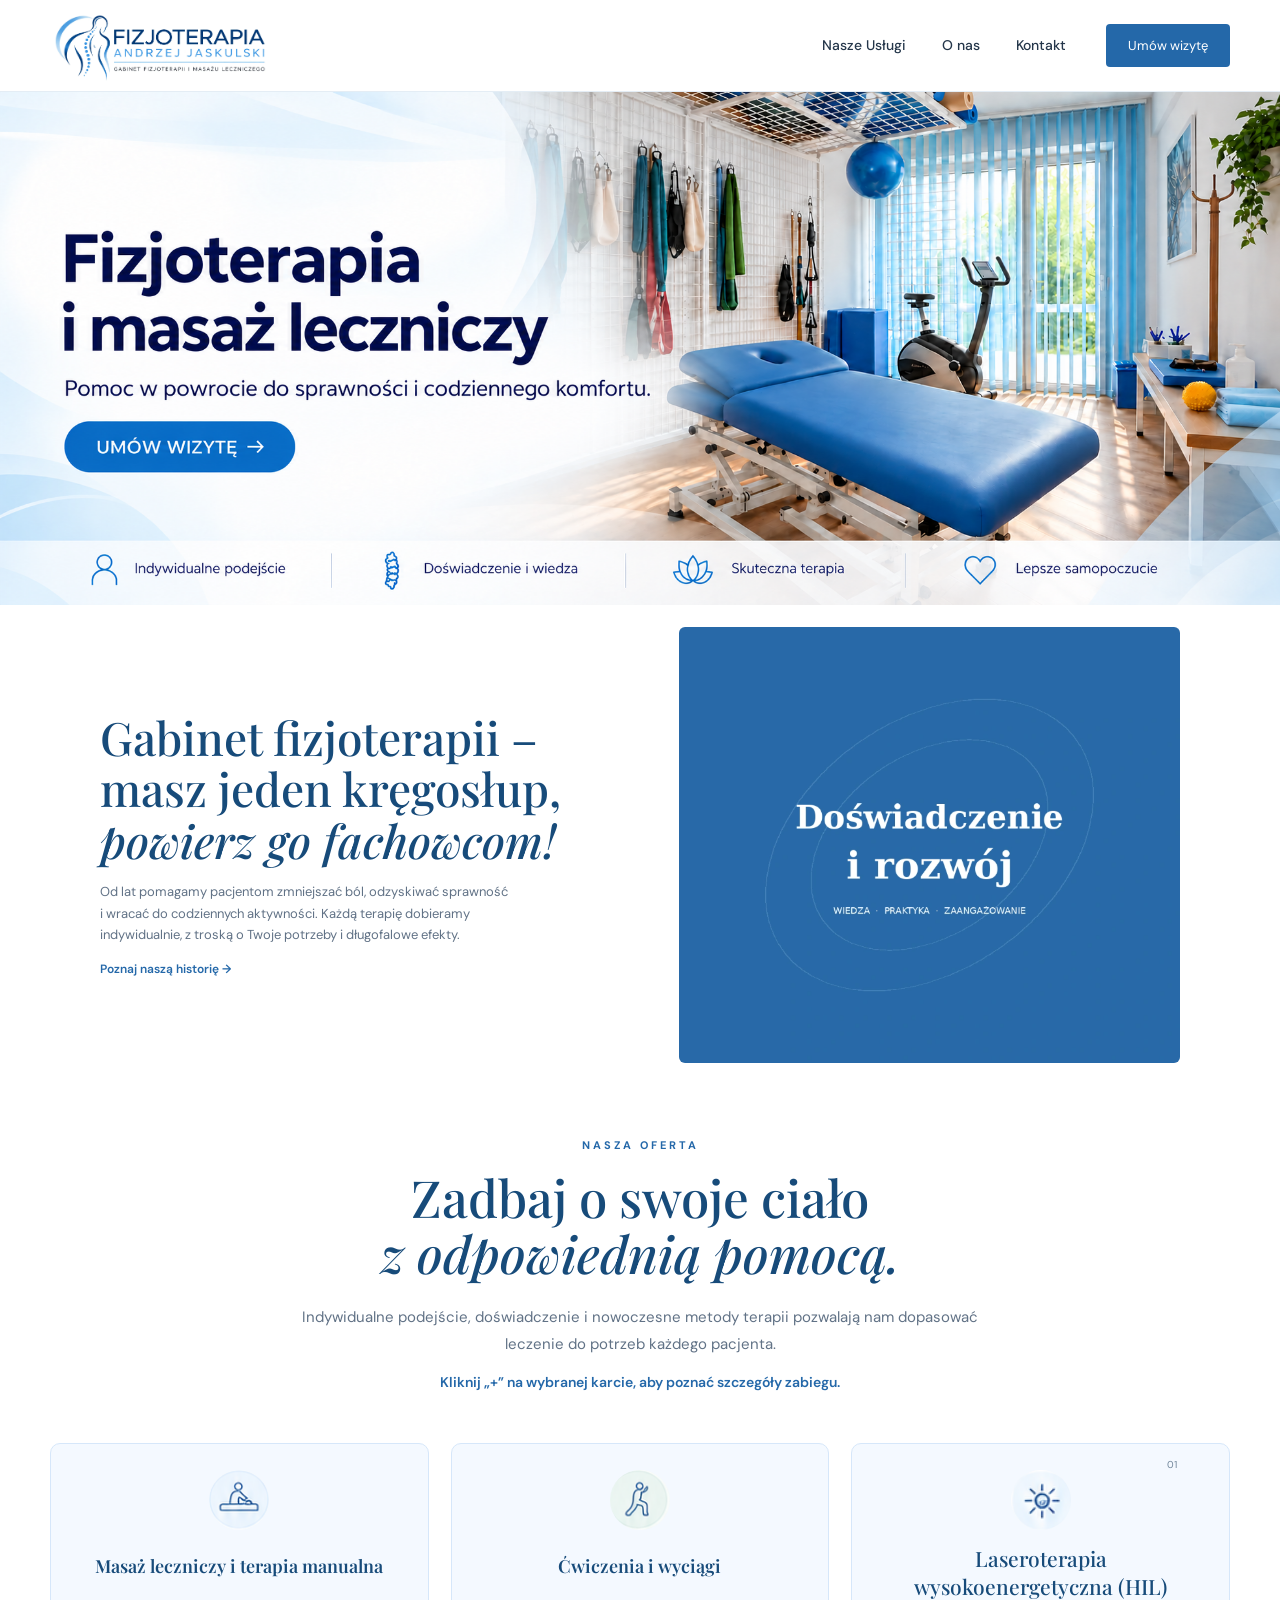
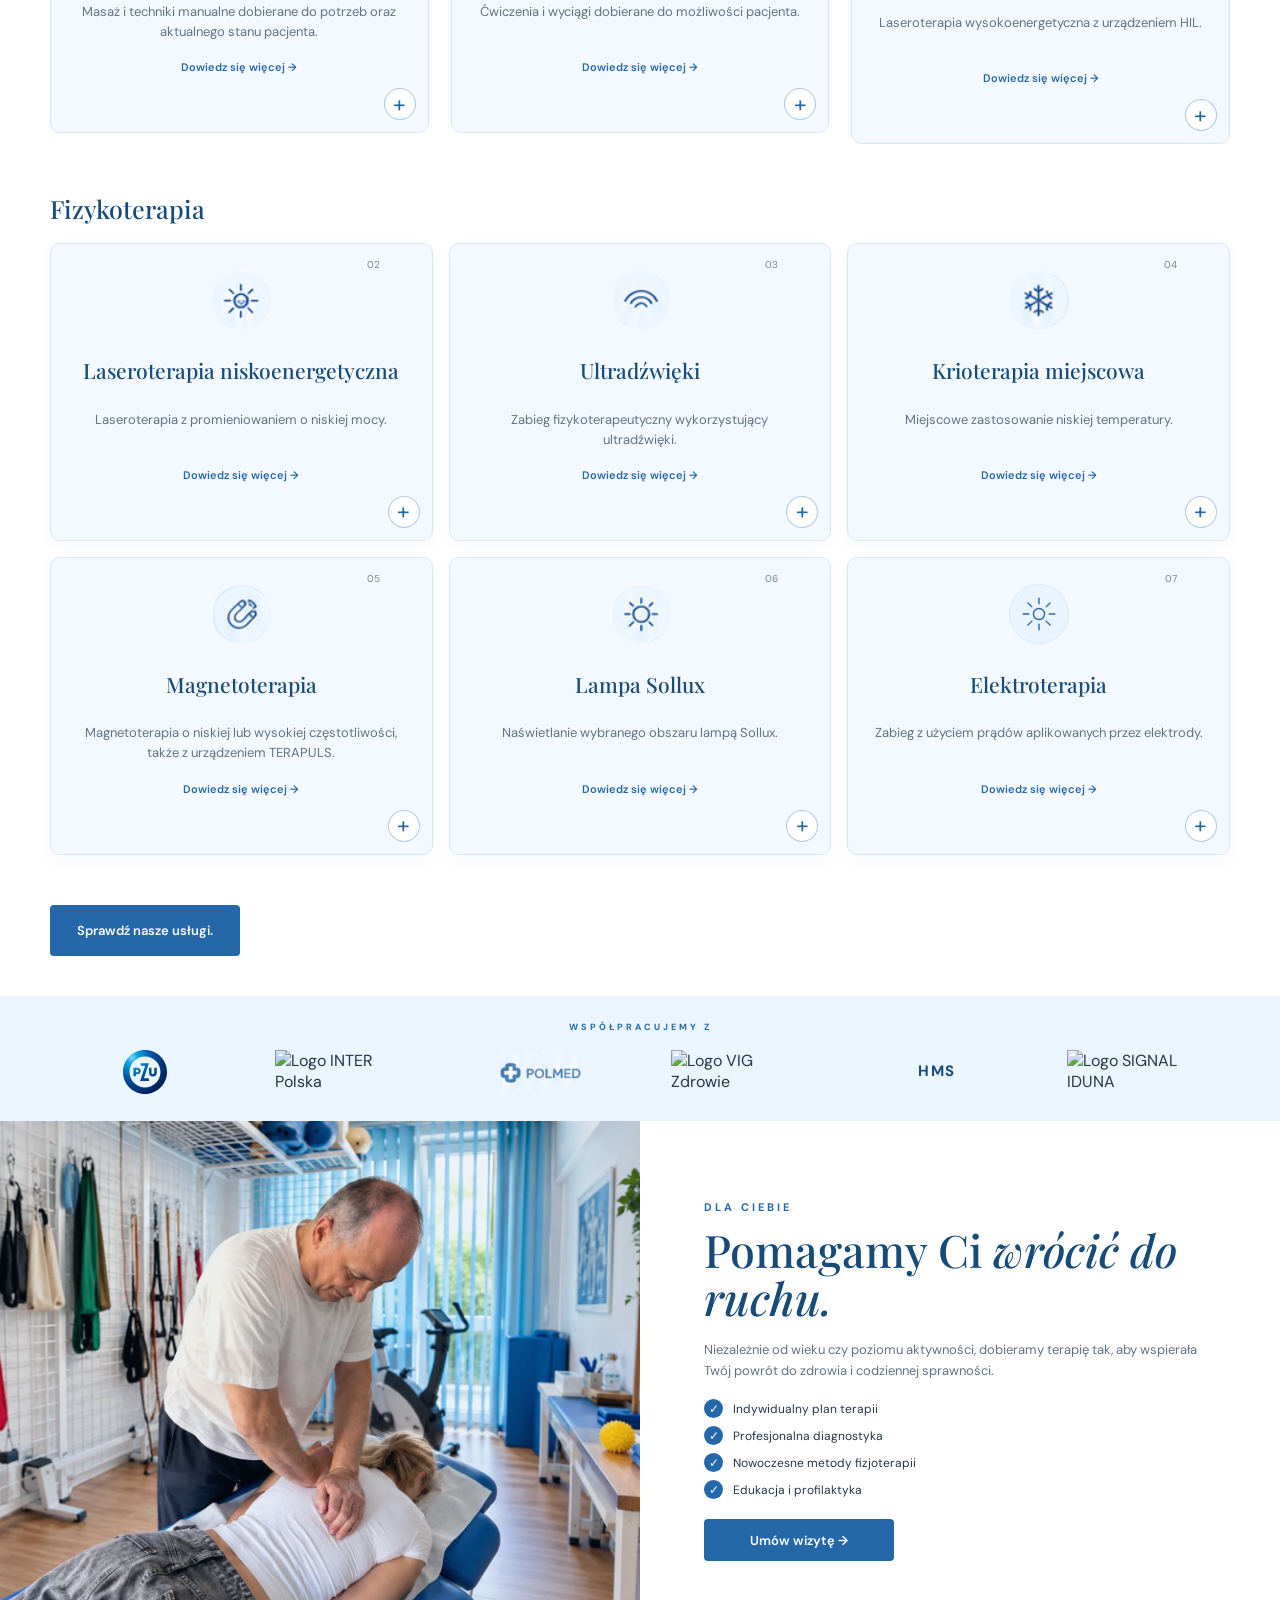
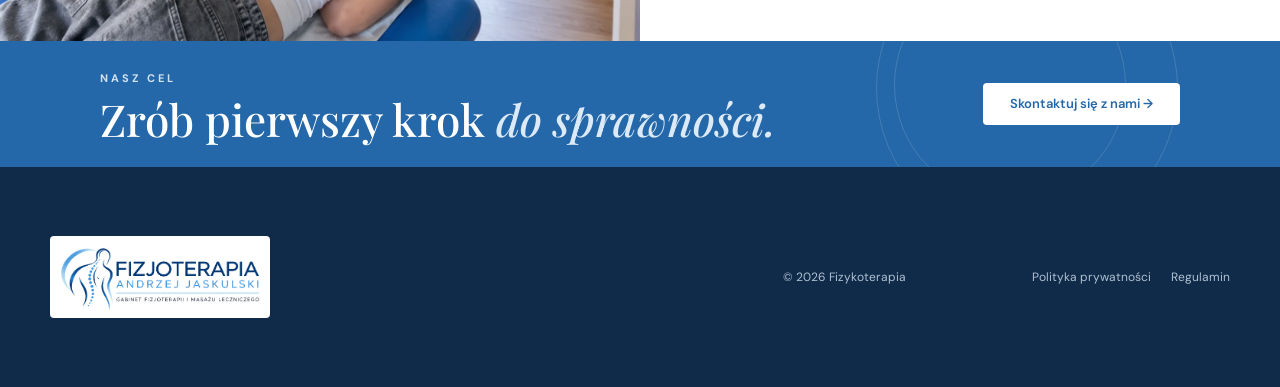
==== commit d3f1a650: "Changes" ====
--- a/.html/index.html
+++ b/.html/index.html
@@ -40,9 +40,8 @@
 <main>
 
 <section class="hero home-hero">
-
     <img class="hero-image" src="images/hero-banner-v2.png" alt="Fizjoterapia i masaż leczniczy — umów wizytę. Gabinet fizjoterapii z indywidualnym podejściem, doświadczeniem i skuteczną terapią.">
-
+    <a class="home-hero-booking-link" href="kontakt.html" aria-label="Umów wizytę — przejdź do strony kontaktu"></a>
 </section>
 
 
@@ -112,34 +111,19 @@
 
 
         <div class="service-groups" id="oferta">
-            <section class="service-group service-group--massage">
-                
+            <section class="service-group service-group--massage-manual">
                 <div class="service-group-grid">
                     <article class="service-card-2">
                         <img class="service-icon-reference" src="images/service-massage-reference.png" alt="" aria-hidden="true">
-                        <button class="service-info-trigger" type="button" data-service-title="Masaż leczniczy" data-service-content="service-copy-massage" aria-label="Więcej informacji: Masaż leczniczy"><span aria-hidden="true">+</span></button>
-                        <h4>Masaż leczniczy</h4>
-                        <p class="service-card-summary">Masaż dopasowany do potrzeb i aktualnego stanu pacjenta.</p>
+                        <button class="service-info-trigger" type="button" data-service-title="Masaż leczniczy i terapia manualna" data-service-content="service-copy-massage" aria-label="Więcej informacji: Masaż leczniczy i terapia manualna"><span aria-hidden="true">+</span></button>
+                        <h4>Masaż leczniczy i terapia manualna</h4>
+                        <p class="service-card-summary">Masaż i techniki manualne dobierane do potrzeb oraz aktualnego stanu pacjenta.</p>
                         <a href="uslugi.html">Dowiedz się więcej →</a>
                     </article>
                 </div>
             </section>
 
-            <section class="service-group service-group--manual">
-                
-                <div class="service-group-grid">
-                    <article class="service-card-2">
-                        <img class="service-icon-reference" src="images/manual-therapy-icon.png" alt="" aria-hidden="true">
-                        <button class="service-info-trigger" type="button" data-service-title="Terapia manualna" data-service-content="service-copy-manual" aria-label="Więcej informacji: Terapia manualna"><span aria-hidden="true">+</span></button>
-                        <h4>Terapia manualna</h4>
-                        <p class="service-card-summary">Techniki manualne dobierane do potrzeb układu ruchu.</p>
-                        <a href="uslugi.html">Dowiedz się więcej →</a>
-                    </article>
-                </div>
-            </section>
-
             <section class="service-group service-group--exercise">
-                
                 <div class="service-group-grid">
                     <article class="service-card-2">
                         <img class="service-icon-reference" src="images/service-exercise-reference.png" alt="" aria-hidden="true">
@@ -151,23 +135,29 @@
                 </div>
             </section>
 
+            <section class="service-group service-group--hil-feature">
+                <h3 class="service-group-title">Wyróżniony zabieg</h3>
+                <div class="service-group-grid">
+                    <article class="service-card-2">
+                        <div class="service-number">01</div>
+                        <img class="service-icon-reference" src="images/service-laser-hil-reference.png" alt="" aria-hidden="true">
+                        <button class="service-info-trigger" type="button" data-service-title="Laseroterapia wysokoenergetyczna (HIL)" data-service-content="service-copy-laser-hil" aria-label="Więcej informacji: Laseroterapia wysokoenergetyczna (HIL)"><span aria-hidden="true">+</span></button>
+                        <h4>Laseroterapia wysokoenergetyczna (HIL)</h4>
+                        <p class="service-card-summary">Laseroterapia wysokoenergetyczna z urządzeniem HIL.</p>
+                        <a href="uslugi.html">Dowiedz się więcej →</a>
+                    </article>
+                </div>
+            </section>
+
             <section class="service-group service-group--physical">
-                <h3 class="service-group-title"><span>04</span> Fizykoterapia</h3>
+                <h3 class="service-group-title">Fizykoterapia</h3>
                 <div class="service-group-grid">
                     <article class="service-card-2">
-                        <div class="service-number">01</div>
+                        <div class="service-number">02</div>
                         <img class="service-icon-reference" src="images/service-laser-low-reference.png" alt="" aria-hidden="true">
                         <button class="service-info-trigger" type="button" data-service-title="Laseroterapia niskoenergetyczna" data-service-content="service-copy-laser-low" aria-label="Więcej informacji: Laseroterapia niskoenergetyczna"><span aria-hidden="true">+</span></button>
                         <h4>Laseroterapia niskoenergetyczna</h4>
                         <p class="service-card-summary">Laseroterapia z promieniowaniem o niskiej mocy.</p>
-                        <a href="uslugi.html">Dowiedz się więcej →</a>
-                    </article>
-                    <article class="service-card-2">
-                        <div class="service-number">02</div>
-                        <img class="service-icon-reference" src="images/service-laser-hil-reference.png" alt="" aria-hidden="true">
-                        <button class="service-info-trigger" type="button" data-service-title="Laseroterapia wysokoenergetyczna (HIL)" data-service-content="service-copy-laser-hil" aria-label="Więcej informacji: Laseroterapia wysokoenergetyczna (HIL)"><span aria-hidden="true">+</span></button>
-                        <h4>Laseroterapia wysokoenergetyczna (HIL)</h4>
-                        <p class="service-card-summary">Laseroterapia wysokoenergetyczna z urządzeniem HIL.</p>
                         <a href="uslugi.html">Dowiedz się więcej →</a>
                     </article>
                     <article class="service-card-2">
@@ -381,24 +371,27 @@
 </dialog>
 
 <template id="service-copy-massage">
-    <p>Masaż leczniczy to indywidualnie dobrana forma terapii manualnej, która może pomóc zmniejszyć napięcie mięśniowe, poprawić komfort ruchu i wesprzeć powrót do codziennej aktywności. Zabieg dobieramy do aktualnych dolegliwości, kondycji oraz potrzeb pacjenta.</p>
-    <h3>Kiedy warto rozważyć masaż leczniczy?</h3>
-    <p>Masaż może być pomocny przy napięciu mięśni, dolegliwościach związanych z pracą siedzącą, przeciążeniach po wysiłku oraz ograniczonej ruchomości. Stosujemy go również jako element szerszego procesu fizjoterapii, gdy celem jest rozluźnienie tkanek i poprawa komfortu funkcjonowania.</p>
-    <h3>Jak przebiega wizyta?</h3>
-    <p>Każda wizyta rozpoczyna się od krótkiej rozmowy o dolegliwościach i oczekiwaniach. Na tej podstawie dobieramy obszar pracy, techniki oraz intensywność masażu. Terapia może obejmować okolice kręgosłupa, barków, karku, kończyn lub inne miejsca wymagające wsparcia.</p>
-    <h3>Indywidualne podejście</h3>
-    <p>Nie wykonujemy masażu według jednego, powtarzalnego schematu. Zakres terapii jest dostosowany do aktualnego stanu pacjenta i może być połączony z elementami terapii manualnej, ćwiczeniami lub zaleceniami do pracy w domu.</p>
-    <p><strong>Chcesz sprawdzić, czy masaż leczniczy będzie odpowiedni w Twoim przypadku? Umów wizytę lub skontaktuj się z gabinetem.</strong></p>
+    <p>Masaż leczniczy koncentruje się głównie na mięśniach i tkankach miękkich. Jego głównym celem jest zmniejszenie napięcia mięśniowego, poprawa krążenia krwi i limfy, przyspieszenie regeneracji tkanek oraz ogólne rozluźnienie i działanie przeciwbólowe.</p>
+    <p>Terapia manualna leczy przyczynę dolegliwości i przywraca funkcję układu ruchu, masaż przynosi ulgę w napięciu i poprawia samopoczucie.</p>
+    <p>Często najlepsze efekty przynosi połączenie terapii manualnej i masażu. Masaż może przygotować mięśnie do bardziej zaawansowanych technik terapii manualnej, a terapia manualna może być wspierana masażem w celu utrzymania efektów i redukcji napięcia mięśniowego.</p>
+    <h3>Wskazania</h3>
+    <ul>
+        <li>Bóle mięśniowe</li>
+        <li>Stany pourazowe</li>
+        <li>Bóle kręgosłupa różnego pochodzenia: bóle przeciążeniowe, dyskopatie, ogólne usprawnianie</li>
+        <li>Choroby kręgosłupa: ZZSK, RZS.</li>
+    </ul>
 </template>
 <template id="service-copy-manual">
-    <p>Terapia manualna obejmuje indywidualnie dobrane techniki pracy fizjoterapeuty z mięśniami, stawami i innymi strukturami układu ruchu. Dobór metod poprzedzają rozmowa i ocena funkcjonalna.</p>
-    <h3>Kiedy warto ją rozważyć?</h3>
-    <p>Może zostać włączona do planu pracy z ograniczeniem ruchu lub dolegliwościami układu ruchu, jeśli po ocenie fizjoterapeuta uzna ją za właściwą. W zależności od potrzeb może być łączona z ćwiczeniami i wskazówkami do samodzielnej aktywności.</p>
-    <h3>Jak przebiega wizyta?</h3>
-    <p>Fizjoterapeuta pyta o Twoje potrzeby, ocenia ruch i wyjaśnia proponowany plan. Następnie dobiera techniki oraz ich intensywność, informując, czego możesz się spodziewać podczas pracy.</p>
-    <h3>Indywidualne podejście</h3>
-    <p>Nie stosujemy jednego zestawu technik dla wszystkich. Metody są dobierane do wyniku oceny, a plan można zmienić, jeśli pojawi się taka potrzeba. Możesz w każdej chwili zgłosić swoje odczucia lub pytania.</p>
-    <p><strong>Chcesz sprawdzić, czy terapia manualna będzie odpowiednia w Twoim przypadku? Umów wizytę lub skontaktuj się z gabinetem.</strong></p>
+    <p>Terapia manualna leczy przyczynę dolegliwości i przywraca funkcję układu ruchu, masaż przynosi ulgę w napięciu i poprawia samopoczucie.</p>
+    <p>Często najlepsze efekty przynosi połączenie terapii manualnej i masażu. Masaż może przygotować mięśnie do bardziej zaawansowanych technik terapii manualnej, a terapia manualna może być wspierana masażem w celu utrzymania efektów i redukcji napięcia mięśniowego.</p>
+    <h3>Wskazania</h3>
+    <ul>
+        <li>Bóle mięśniowe</li>
+        <li>Stany pourazowe</li>
+        <li>Bóle kręgosłupa różnego pochodzenia: bóle przeciążeniowe, dyskopatie, ogólne usprawnianie</li>
+        <li>Choroby kręgosłupa: ZZSK, RZS.</li>
+    </ul>
 </template>
 <template id="service-copy-exercise">
     <p>Ćwiczenia dobieramy do celu terapii, aktualnych możliwości i wyniku oceny funkcjonalnej. Jeśli jest to uzasadnione, plan wizyty może również uwzględniać pracę z wykorzystaniem wyciągu.</p>
@@ -411,74 +404,133 @@
     <p><strong>Chcesz ustalić, jaki plan ćwiczeń będzie dla Ciebie odpowiedni? Umów wizytę lub skontaktuj się z gabinetem.</strong></p>
 </template>
 <template id="service-copy-laser-low">
-    <p>Laseroterapia niskoenergetyczna to zabieg fizykoterapeutyczny wykorzystujący promieniowanie laserowe o niskiej mocy. Obszar zabiegu i parametry ustala fizjoterapeuta z uwzględnieniem używanego urządzenia.</p>
+    <p>Laseroterapia niskoenergetyczna to zabieg fizykoterapeutyczny wykorzystujący promieniowanie laserowe o niskiej mocy. Obszar i parametry dobiera fizjoterapeuta do celu terapii oraz używanego urządzenia.</p>
     <h3>Kiedy warto ją rozważyć?</h3>
-    <p>Może zostać zaproponowana jako jedna z metod fizykoterapii po rozmowie i ocenie potrzeb. O jej przydatności nie decyduje sama nazwa dolegliwości — fizjoterapeuta bierze pod uwagę Twój stan zdrowia, cel terapii oraz ewentualne przeciwwskazania.</p>
+    <p>Może być rozważona jako jeden z elementów fizykoterapii po rozmowie i ocenie potrzeb. O jej przydatności decyduje fizjoterapeuta, biorąc pod uwagę Twoje dolegliwości, stan zdrowia i ewentualne przeciwwskazania.</p>
     <h3>Jak przebiega zabieg?</h3>
-    <p>Przed rozpoczęciem fizjoterapeuta wyjaśnia przebieg, przygotowuje wybrany obszar i ustawia urządzenie. Zabieg oraz środki ochrony oczu są prowadzone zgodnie z procedurą dla używanego sprzętu.</p>
+    <p>Fizjoterapeuta wyjaśnia przebieg, przygotowuje wybrany obszar i ustawia urządzenie. Zabieg oraz stosowane środki ochrony oczu są prowadzone zgodnie z procedurą dla używanego sprzętu.</p>
     <h3>Indywidualne podejście</h3>
-    <p>Przed kwalifikacją możesz opowiedzieć o swoim stanie zdrowia i zapytać o każdy etap. Jeśli ta metoda nie będzie odpowiednia, fizjoterapeuta omówi inne możliwe elementy planu.</p>
+    <p>Przed kwalifikacją możesz opowiedzieć o swoim stanie zdrowia i zadać pytania dotyczące zabiegu. Jeśli laseroterapia nie będzie odpowiednia, fizjoterapeuta omówi inne możliwe elementy planu terapii.</p>
     <p><strong>Chcesz dowiedzieć się, czy laseroterapia niskoenergetyczna będzie odpowiednia w Twoim przypadku? Umów wizytę lub skontaktuj się z gabinetem.</strong></p>
 </template>
 <template id="service-copy-laser-hil">
-    <p>Laseroterapia wysokoenergetyczna (HIL) wykorzystuje urządzenie emitujące promieniowanie laserowe o wysokiej energii. Ustawienia, obszar i sposób prowadzenia zabiegu dobiera fizjoterapeuta.</p>
+    <p>Wysokoenergetyczne promieniowanie laserowe w zakresie niewidzialnym o długości fali 808 nm, z widzialną wiązką pilotującą o długości fali 640 nm.</p>
+    <h3>Wskazania</h3>
+    <ul>
+        <li>Przewlekłe stany zapalne stawów</li>
+        <li>Zespoły bólowe barkowe</li>
+        <li>Zmiany przeciążeniowo-zwyrodnieniowe przyczepów mięśni (entezopatie)</li>
+        <li>Stany zapalne kaletek maziowych, pochewek ścięgnistych i powięzi</li>
+        <li>Krwiaki śródmięśniowe</li>
+        <li>Stany pourazowe mięśni i tkanek miękkich okołostawowych</li>
+        <li>Zesztywniające zapalenie stawów kręgosłupa (ZZSK)</li>
+        <li>Reumatoidalne zapalenie stawów (RZS)</li>
+        <li>Choroba zwyrodnieniowa kręgosłupa</li>
+        <li>Choroby zwyrodnieniowe stawów obwodowych</li>
+        <li>Zespoły przeciążeniowe mięśni</li>
+        <li>Zespół cieśni nadgarstka</li>
+        <li>Ostroga piętowa i zapalenie rozcięgna podeszwowego</li>
+        <li>Blizny</li>
+    </ul>
+</template>
+<template id="service-copy-ultrasound">
+    <p>Ultradźwięki to zabieg fizykoterapeutyczny wykorzystujący fale akustyczne o częstotliwości poza zakresem słyszalnym. Sposób aplikacji i parametry dobiera fizjoterapeuta do obszaru oraz celu terapii.</p>
+    <h3>Kiedy warto je rozważyć?</h3>
+    <p>Mogą być rozważone jako jeden z elementów fizykoterapii po rozmowie i ocenie potrzeb. O ich przydatności decyduje fizjoterapeuta, biorąc pod uwagę Twoje dolegliwości, stan zdrowia i ewentualne przeciwwskazania.</p>
+    <h3>Jak przebiega zabieg?</h3>
+    <p>Fizjoterapeuta wyjaśnia przebieg, przygotowuje skórę i nakłada żel ułatwiający kontakt głowicy ze skórą. Następnie prowadzi głowicę po wyznaczonym obszarze, zgodnie z procedurą i ustawieniami dobranymi do zabiegu.</p>
+    <h3>Indywidualne podejście</h3>
+    <p>Przed kwalifikacją możesz opowiedzieć o swoim stanie zdrowia i zadać pytania dotyczące zabiegu. Jeśli ultradźwięki nie będą odpowiednie, fizjoterapeuta omówi inne możliwe elementy planu terapii.</p>
+    <p><strong>Chcesz ustalić, czy ultradźwięki będą odpowiednie w Twoim przypadku? Umów wizytę lub skontaktuj się z gabinetem.</strong></p>
+</template>
+<template id="service-copy-cryotherapy">
+    <p>Krioterapia miejscowa polega na zastosowaniu niskiej temperatury na wybranym obszarze. Sposób chłodzenia i parametry dobiera fizjoterapeuta z uwzględnieniem używanego urządzenia.</p>
     <h3>Kiedy warto ją rozważyć?</h3>
-    <p>HIL może być rozważana jako element fizykoterapii po ocenie potrzeb i stanu zdrowia. Przed kwalifikacją fizjoterapeuta sprawdza, czy ta metoda pasuje do ustalonego celu i czy nie ma przeciwwskazań.</p>
+    <p>Może być rozważona jako jeden z elementów fizykoterapii po rozmowie i ocenie potrzeb. O jej przydatności decyduje fizjoterapeuta, biorąc pod uwagę Twój stan zdrowia i ewentualne przeciwwskazania.</p>
     <h3>Jak przebiega zabieg?</h3>
-    <p>Fizjoterapeuta omawia przebieg, przygotowuje wybrany obszar i konfiguruje urządzenie. Zabieg oraz stosowane zabezpieczenia, w tym ochronę oczu, są zgodne z procedurą dla używanego sprzętu.</p>
+    <p>Fizjoterapeuta wyjaśnia przebieg, przygotowuje wybrany obszar i przeprowadza chłodzenie zgodnie z procedurą. W trakcie zabiegu kontroluje jego przebieg — jeśli odczuwasz nadmierny dyskomfort, poinformuj o tym od razu.</p>
     <h3>Indywidualne podejście</h3>
-    <p>Dobór parametrów i zakresu zabiegu zależy od indywidualnej kwalifikacji. W razie pytań możesz omówić z fizjoterapeutą swoje obawy przed rozpoczęciem.</p>
-    <p><strong>Chcesz sprawdzić, czy HIL będzie odpowiednie w Twoim przypadku? Umów wizytę lub skontaktuj się z gabinetem.</strong></p>
-</template>
-<template id="service-copy-ultrasound">
-    <p>Zabieg ultradźwiękami wykorzystuje fale akustyczne o częstotliwości poza zakresem słyszalnym. Fizjoterapeuta prowadzi głowicę urządzenia na wyznaczonym obszarze i ustala parametry zabiegu.</p>
-    <h3>Kiedy warto je rozważyć?</h3>
-    <p>Ultradźwięki mogą być zaproponowane jako jedna z metod fizykoterapii, jeśli po ocenie fizjoterapeuta uzna je za odpowiednie. Nie każda dolegliwość ani sytuacja zdrowotna kwalifikuje się do tej metody.</p>
-    <h3>Jak przebiega zabieg?</h3>
-    <p>Fizjoterapeuta wyjaśnia kolejne etapy, przygotowuje skórę i dobiera ustawienia urządzenia. W trakcie zabiegu głowica jest prowadzona po wskazanej okolicy zgodnie z przyjętą procedurą.</p>
-    <h3>Indywidualne podejście</h3>
-    <p>Przed zabiegiem omawiane są Twoje potrzeby i ważne informacje o stanie zdrowia. Jeśli ultradźwięki nie będą właściwym wyborem, można ustalić inny sposób postępowania.</p>
-    <p><strong>Chcesz ustalić, czy ultradźwięki będą odpowiednie w Twoim przypadku? Umów wizytę lub skontaktuj się z gabinetem.</strong></p>
-</template>
-<template id="service-copy-cryotherapy">
-    <p>Krioterapia miejscowa polega na krótkim zastosowaniu niskiej temperatury na wybranym obszarze. Dokładna metoda i parametry zależą od używanego urządzenia oraz planu fizjoterapii.</p>
-    <h3>Kiedy warto ją rozważyć?</h3>
-    <p>O możliwości zastosowania zimna decyduje fizjoterapeuta po rozmowie i ocenie stanu zdrowia. Metoda nie jest odpowiednia dla każdego, dlatego przed zabiegiem omawiane są istotne informacje i ewentualne przeciwwskazania.</p>
-    <h3>Jak przebiega zabieg?</h3>
-    <p>Fizjoterapeuta wyjaśnia, jak będzie wyglądało miejscowe chłodzenie, przygotowuje obszar i kontroluje przebieg zgodnie z procedurą. Jeśli odczuwasz nadmierny dyskomfort, poinformuj o tym od razu.</p>
-    <h3>Indywidualne podejście</h3>
-    <p>Obszar oraz sposób przeprowadzenia zabiegu są ustalane indywidualnie. Przed wizytą możesz zgłosić swoje pytania, a podczas zabiegu pozostajesz w kontakcie z fizjoterapeutą.</p>
+    <p>Przed kwalifikacją możesz opowiedzieć o swoim stanie zdrowia i zadać pytania dotyczące zabiegu. Jeśli krioterapia nie będzie odpowiednia, fizjoterapeuta omówi inne możliwe elementy planu terapii.</p>
     <p><strong>Chcesz sprawdzić, czy krioterapia miejscowa będzie odpowiednia w Twoim przypadku? Umów wizytę lub skontaktuj się z gabinetem.</strong></p>
 </template>
 <template id="service-copy-magnetotherapy">
-    <p>W gabinecie dostępna jest magnetoterapia niskiej częstotliwości oraz zabieg z użyciem urządzenia wysokiej częstotliwości TERAPULS. Są to różne metody fizykoterapii, a ich ustawienia dobiera się do konkretnego zabiegu.</p>
-    <h3>Kiedy warto ją rozważyć?</h3>
-    <p>O tym, czy magnetoterapia może wejść w skład planu, decyduje fizjoterapeuta po rozmowie i ocenie potrzeb. Przed rozpoczęciem sprawdzane są również informacje o stanie zdrowia oraz ewentualne przeciwwskazania.</p>
-    <h3>Jak przebiega zabieg?</h3>
-    <p>Fizjoterapeuta wyjaśnia, która metoda została zaplanowana, przygotowuje stanowisko i ustawia urządzenie. Przebieg zależy od wybranego rodzaju zabiegu i jest prowadzony zgodnie z procedurą sprzętu.</p>
-    <h3>Indywidualne podejście</h3>
-    <p>Rodzaj metody i jej parametry nie są dobierane automatycznie. Jeśli masz wszczepione urządzenie medyczne lub inne ważne informacje o zdrowiu, powiedz o tym fizjoterapeucie przed kwalifikacją.</p>
-    <p><strong>Chcesz dowiedzieć się, czy magnetoterapia będzie odpowiednia w Twoim przypadku? Umów wizytę lub skontaktuj się z gabinetem.</strong></p>
+    <h3>Pole magnetyczne — ALFATRON</h3>
+    <p>Magnetoterapia polega na wykorzystywaniu pola magnetycznego w celach leczniczych. Charakterystyczną cechą pola magnetycznego jest przenikanie przez struktury ciała. Zabieg może być stosowany także podczas unieruchomienia w gipsie. W przypadku endoprotezy lub metalowych zespoleń możliwość zabiegu zależy od rodzaju implantu i instrukcji używanego aparatu — poinformuj o nich fizjoterapeutę przed wizytą, aby mógł indywidualnie ocenić kwalifikację.</p>
+    <h3>Wskazania</h3>
+    <ul>
+        <li>Złamania kości</li>
+        <li>Opóźniony i utrudniony zrost kostny</li>
+        <li>Osteoporoza</li>
+        <li>Zespół Sudecka</li>
+        <li>Choroba zwyrodnieniowa stawów</li>
+        <li>Choroby reumatyczne</li>
+        <li>Migreny</li>
+        <li>Zaburzenia krążenia obwodowego</li>
+        <li>Urazy tkanek miękkich</li>
+    </ul>
 </template>
 <template id="service-copy-sollux">
-    <p>Zabieg lampą Sollux polega na naświetlaniu wybranego obszaru z użyciem urządzenia dostępnego w gabinecie. Fizjoterapeuta ustala sposób wykonania zgodnie z celem wizyty i procedurą sprzętu.</p>
-    <h3>Kiedy warto go rozważyć?</h3>
-    <p>Naświetlanie może być rozważone jako element fizykoterapii po rozmowie i ocenie potrzeb. Fizjoterapeuta uwzględnia stan zdrowia, obszar zabiegu oraz możliwe przeciwwskazania.</p>
-    <h3>Jak przebiega zabieg?</h3>
-    <p>Przed rozpoczęciem omawiany jest przebieg i przygotowywane jest stanowisko. Ustawienie lampy, czas naświetlania oraz potrzebne zabezpieczenia ustala fizjoterapeuta zgodnie z procedurą urządzenia.</p>
-    <h3>Indywidualne podejście</h3>
-    <p>Zakres zabiegu dopasowujemy do indywidualnej kwalifikacji. Zgłoś fizjoterapeucie pytania, wrażliwość na ciepło lub inne informacje, które mogą mieć znaczenie dla komfortu i bezpieczeństwa.</p>
-    <p><strong>Chcesz sprawdzić, czy zabieg lampą Sollux będzie odpowiedni w Twoim przypadku? Umów wizytę lub skontaktuj się z gabinetem.</strong></p>
+    <h3>Jak działa lampa Sollux?</h3>
+    <p>Lampa Sollux wykorzystuje światło do celów leczniczych. Rodzaj światła zależy od zastosowanego filtra: filtr czerwony przepuszcza promieniowanie podczerwone oraz widzialne światło czerwone, a filtr niebieski — głównie widzialne światło niebieskie. Zazwyczaj lampę wykorzystuje się do naświetlania większych powierzchni skóry.</p>
+    <h3>Wskazania</h3>
+    <ul>
+        <li>Zespoły bólowe, w tym nerwobóle i przeczulice</li>
+        <li>Zapalenia tkanek miękkich</li>
+        <li>Trudno gojące się rany</li>
+        <li>Nadmierny odczyn skóry po naświetlaniu promieniami nadfioletowymi</li>
+        <li>Bóle zatok</li>
+        <li>Nadmierne napięcie mięśni, np. mięśni grzbietu</li>
+    </ul>
 </template>
 <template id="service-copy-electrotherapy">
-    <p>Elektroterapia wykorzystuje prąd przekazywany przez elektrody umieszczone na skórze. W zależności od kwalifikacji zabieg może obejmować prądy TENS, interferencyjne lub diadynamiczne, elektrostymulację, jonoforezę albo galwanizację.</p>
-    <h3>Kiedy warto ją rozważyć?</h3>
-    <p>Dobór rodzaju prądu zależy od celu terapii, oceny fizjoterapeuty i informacji o stanie zdrowia. Nie każda metoda będzie odpowiednia dla każdej osoby, dlatego przed zabiegiem sprawdzane są również ewentualne przeciwwskazania.</p>
-    <h3>Jak przebiega zabieg?</h3>
-    <p>Fizjoterapeuta wyjaśnia wybrany rodzaj zabiegu, przygotowuje skórę i umieszcza elektrody. Podczas zabiegu możesz odczuwać mrowienie lub pracę mięśni, zależnie od metody. Zgłoś fizjoterapeucie nadmierny dyskomfort.</p>
-    <h3>Indywidualne podejście</h3>
-    <p>Parametry są ustawiane dla konkretnej osoby i zabiegu. Przed kwalifikacją poinformuj fizjoterapeutę o ważnych kwestiach zdrowotnych, w tym o wszczepionych urządzeniach medycznych.</p>
-    <p><strong>Chcesz sprawdzić, który rodzaj elektroterapii może być dla Ciebie odpowiedni? Umów wizytę lub skontaktuj się z gabinetem.</strong></p>
+    <p>Elektroterapia, czyli elektrolecznictwo, polega na stosowaniu prądu stałego oraz prądów impulsowych małej i średniej częstotliwości w celach leczniczych. O wyborze metody decyduje fizjoterapeuta.</p>
+
+    <h3>Prądy diadynamiczne (DD, diadynamik)</h3>
+    <p>To zabiegi oparte na impulsowym prądzie stałym, wykorzystywane ze względu na działanie przeciwbólowe i przekrwienne. Stosujemy je przy:</p>
+    <ul>
+        <li>Zespołach bólowych kręgosłupa</li>
+        <li>Nerwobólach</li>
+        <li>Zapaleniach okołostawowych</li>
+        <li>Chorobie zwyrodnieniowej stawów</li>
+        <li>Stanach po urazach, takich jak skręcenia i zwichnięcia</li>
+        <li>Rwie kulszowej</li>
+        <li>Rwie barkowej</li>
+    </ul>
+
+    <h3>Prądy interferencyjne</h3>
+    <p>Są to prądy średniej częstotliwości o działaniu przeciwbólowym, przekrwiennym i rozluźniającym, wspierające procesy odżywcze i przemiany materii tkanek. Obejmują duże powierzchnie ciała i tkanki położone głębiej. Stosujemy je przy:</p>
+    <ul>
+        <li>Bólach krzyża</li>
+        <li>Bólach w piersiowym odcinku kręgosłupa, między łopatkami</li>
+        <li>Zespole bolesnego barku</li>
+        <li>Zmianach zwyrodnieniowych stawów biodrowych</li>
+    </ul>
+
+    <h3>Jonoforeza</h3>
+    <p>Polega na wprowadzaniu leku do organizmu za pomocą prądu stałego. W zależności od zastosowanego leku zabieg może działać przeciwbólowo, przeciwzapalnie lub przeciwobrzękowo. Jonoforeza może wspomagać leczenie:</p>
+    <ul>
+        <li>Stanów po urazach stawów, m.in. kolanowych, skokowych i nadgarstkowych</li>
+        <li>Stanów zapalnych stawów i tkanek okołostawowych</li>
+        <li>Bólów kręgosłupa</li>
+        <li>Bliznowców i przykurczów bliznowatych</li>
+        <li>Zapalenia nerwu trójdzielnego</li>
+        <li>Zespołu Sudecka</li>
+        <li>Utrudnionego zrostu kości</li>
+        <li>Rwy kulszowej</li>
+        <li>Jonoforeza krtani</li>
+    </ul>
+
+    <h3>Galwanizacja (prądy galwaniczne)</h3>
+    <p>W galwanizacji wykorzystuje się prąd stały, który może działać łagodząco — przeciwbólowo i przeciwzapalnie — lub drażniąco, np. przy porażeniach wiotkich i zaburzeniach krążenia obwodowego. Stosujemy ją przy:</p>
+    <ul>
+        <li>Nerwobólach</li>
+        <li>Przewlekłym zapaleniu nerwów, splotów i korzeni nerwowych</li>
+        <li>Dyskopatiach</li>
+        <li>Utrudnionym zroście kostnym</li>
+    </ul>
+
+    <h3>Elektrostymulacja</h3>
+    <p>W elektrostymulacji wykorzystuje się prąd impulsowy do pobudzania nerwów i mięśni. Zabieg może wspierać zwiększanie siły i masy mięśniowej oraz powrót osłabionego unerwienia.</p>
 </template>
 
 <script src="../.js/script.js" defer></script>
--- a/.html/css/style.css
+++ b/.html/css/style.css
@@ -512,7 +512,8 @@
     border-radius: 14px;
 }
 
-.service-group--massage {
+.service-group--massage,
+.service-group--massage-manual {
     background: #f3f7ed;
 }
 
@@ -524,16 +525,24 @@
     background: #f8f2e9;
 }
 
+.service-group--hil-feature {
+    background: #eaf3fb;
+}
+
 .service-group--massage .service-group-title,
+.service-group--massage-manual .service-group-title,
 .service-group--manual .service-group-title,
 .service-group--exercise .service-group-title {
     justify-content: center;
 }
 
 .service-group--massage .service-group-grid .service-card,
+.service-group--massage-manual .service-group-grid .service-card,
 .service-group--manual .service-group-grid .service-card,
 .service-group--exercise .service-group-grid .service-card,
+.service-group--hil-feature .service-group-grid .service-card,
 .service-group--massage .service-group-grid .service-card-2,
+.service-group--massage-manual .service-group-grid .service-card-2,
 .service-group--manual .service-group-grid .service-card-2,
 .service-group--exercise .service-group-grid .service-card-2 {
     align-items: center;
@@ -541,8 +550,10 @@
 }
 
 .service-group--massage .service-group-grid,
+.service-group--massage-manual .service-group-grid,
 .service-group--manual .service-group-grid,
-.service-group--exercise .service-group-grid {
+.service-group--exercise .service-group-grid,
+.service-group--hil-feature .service-group-grid {
     grid-template-columns: minmax(0, 1fr);
 }
 
@@ -1545,29 +1556,33 @@
     }
 }
 /* NASZA OFERTA — pastel service cards and info popups */
-body.home-page .service-group--massage,
-body.home-page .service-group--manual,
-body.home-page .service-group--exercise {
+body.home-page .service-group--massage-manual,
+body.home-page .service-group--exercise,
+body.home-page .service-group--hil-feature {
     padding: 0;
     background: transparent;
 }
 
-body.home-page .service-group--massage .service-group-grid .service-card-2 {
+body.home-page .service-group--massage-manual .service-group-grid .service-card-2 {
     min-height: 290px;
     border-color: #d6e7fa;
     background: #f4f9ff;
-}
-
-body.home-page .service-group--manual .service-group-grid .service-card-2 {
-    min-height: 290px;
-    border-color: #f0dfcd;
-    background: #fff9f2;
 }
 
 body.home-page .service-group--exercise .service-group-grid .service-card-2 {
     min-height: 290px;
     border-color: #d8ece5;
     background: #f3faf7;
+}
+
+body.home-page .service-group--hil-feature .service-group-grid {
+    grid-template-columns: minmax(0, 1fr);
+}
+
+body.home-page .service-group--hil-feature .service-group-grid .service-card-2 {
+    min-height: 290px;
+    border-color: #f0e2d1;
+    background: #fffaf4;
 }
 
 body.home-page .service-group--physical {
@@ -1636,11 +1651,13 @@
     outline-offset: 3px;
 }
 
-body.home-page .service-group--physical .service-number {
+body.home-page .service-group--physical .service-number,
+body.home-page .service-group--hil-feature .service-number {
     right: 52px;
 }
 
-body.home-page .service-group--physical .service-card-2 h4 {
+body.home-page .service-group--physical .service-card-2 h4,
+body.home-page .service-group--hil-feature .service-card-2 h4 {
     padding-right: 38px;
 }
 
@@ -1739,8 +1756,7 @@
     padding-bottom: 58px;
 }
 
-body.home-page .service-group--massage .service-group-grid .service-card-2,
-body.home-page .service-group--manual .service-group-grid .service-card-2,
+body.home-page .service-group--massage-manual .service-group-grid .service-card-2,
 body.home-page .service-group--exercise .service-group-grid .service-card-2 {
     padding: 26px 24px 58px;
 }
@@ -1907,15 +1923,13 @@
     mix-blend-mode: multiply;
 }
 /* OFFER CARD TITLES */
-body.home-page .service-group--massage .service-card-2 p,
-body.home-page .service-group--manual .service-card-2 p,
+body.home-page .service-group--massage-manual .service-card-2 p,
 body.home-page .service-group--exercise .service-card-2 p {
     color: var(--green-dark);
     font: 600 18px/1.25 var(--serif);
 }
 /* OFFER CARD HEADINGS INSIDE BOXES */
-body.home-page .service-group--massage .service-card-2 h4,
-body.home-page .service-group--manual .service-card-2 h4,
+body.home-page .service-group--massage-manual .service-card-2 h4,
 body.home-page .service-group--exercise .service-card-2 h4 {
     margin: 0 0 13px;
     padding: 0;
@@ -2024,3 +2038,373 @@
         object-position: center;
     }
 }
+
+/* Klikalny obszar przycisku „Umów wizytę” w grafice banera. */
+body.home-page .home-hero-booking-link {
+    position: absolute;
+    z-index: 1;
+    left: 4.8%;
+    top: 63.5%;
+    width: 18.7%;
+    height: 11.2%;
+    border-radius: 999px;
+}
+
+body.home-page .home-hero-booking-link:focus-visible {
+    outline: 3px solid #082d77;
+    outline-offset: 3px;
+}
+/* Tekst we wszystkich listach wskazań w oknach zabiegów wyrównany do lewej. */
+body.home-page .service-info-dialog-copy ul {
+    margin: 0 0 14px;
+    padding-left: 1.25em;
+    text-align: left;
+}
+
+/* SERVICES PAGE */
+body.services-page {
+    background: #f6f9fc;
+}
+
+body.services-page .intro {
+    padding: clamp(52px, 7vw, 88px) 0 clamp(64px, 8vw, 104px);
+    background:
+        radial-gradient(ellipse at 50% 0, rgba(219, 234, 247, .72), transparent 48%),
+        #f6f9fc;
+}
+
+body.services-page .section-heading {
+    max-width: 760px;
+}
+
+body.services-page .section-heading > span {
+    display: inline-flex;
+    align-items: center;
+    min-height: 30px;
+    padding: 0 13px;
+    border: 1px solid #d5e5f4;
+    border-radius: 999px;
+    background: rgba(255, 255, 255, .76);
+    letter-spacing: 2px;
+}
+
+body.services-page .section-heading h2 {
+    margin: 20px 0 18px;
+    font-size: clamp(38px, 5vw, 58px);
+    letter-spacing: -.035em;
+}
+
+body.services-page .section-heading p {
+    max-width: 620px;
+    margin: 0 auto;
+    font-size: 15px;
+}
+
+body.services-page .service-groups {
+    gap: 20px;
+    margin-top: clamp(38px, 5vw, 58px);
+    align-items: stretch;
+}
+
+body.services-page .service-group {
+    min-width: 0;
+    display: flex;
+    flex-direction: column;
+    padding: 16px;
+    border: 1px solid rgba(204, 220, 236, .8);
+    border-radius: 18px;
+    background: rgba(255, 255, 255, .72);
+    box-shadow: 0 10px 32px rgba(27, 68, 107, .045);
+}
+
+body.services-page .service-group--massage-manual {
+    border-color: #dce8d3;
+    background: linear-gradient(150deg, #f1f7ec, #f9fbf6);
+}
+
+body.services-page .service-group--exercise {
+    border-color: #f0dfcd;
+    background: linear-gradient(150deg, #fff5e9, #fffbf6);
+}
+
+body.services-page .service-group-title {
+    min-height: 58px;
+    align-items: center;
+    justify-content: flex-start;
+    gap: 10px;
+    margin: 0 2px 12px;
+    font-size: clamp(19px, 2vw, 23px);
+    line-height: 1.25;
+}
+
+body.services-page .service-group-title span {
+    display: inline-grid;
+    width: 30px;
+    height: 30px;
+    flex: 0 0 30px;
+    place-items: center;
+    border-radius: 50%;
+    background: #fff;
+    box-shadow: 0 2px 8px rgba(23, 75, 122, .08);
+    font-size: 10px;
+}
+
+body.services-page .service-group-grid {
+    height: auto;
+    flex: 1;
+    grid-template-columns: minmax(0, 1fr);
+}
+
+body.services-page .service-group-grid .service-card {
+    min-height: 320px;
+    height: 100%;
+    display: flex;
+    flex-direction: column;
+    justify-content: center;
+    padding: clamp(22px, 2.5vw, 32px);
+    border-color: rgba(208, 221, 234, .9);
+    border-radius: 13px;
+    background: rgba(255, 255, 255, .88);
+    box-shadow: 0 5px 16px rgba(23, 75, 122, .035);
+    text-align: left;
+    transition: transform .22s ease, box-shadow .22s ease, border-color .22s ease;
+}
+
+body.services-page .service-group-grid .service-card:hover {
+    transform: translateY(-4px);
+    border-color: #b7cfe5;
+    box-shadow: 0 14px 28px rgba(23, 75, 122, .1);
+}
+
+body.services-page .service-group-grid .service-card h4 {
+    max-width: 92%;
+    margin-bottom: 12px;
+    color: var(--green-dark);
+    font-size: 21px;
+    line-height: 1.3;
+}
+
+body.services-page .service-group-grid .service-card p,
+body.services-page .service-group-grid .service-card .service-details-list {
+    color: var(--muted);
+    font-size: 14px;
+    line-height: 1.7;
+}
+
+body.services-page .service-group-grid .service-card a {
+    display: inline-flex;
+    width: fit-content;
+    align-items: center;
+    gap: 8px;
+    margin-top: auto;
+    padding-top: 24px;
+    color: var(--green);
+    font-size: 13px;
+    font-weight: 700;
+}
+
+body.services-page .service-group-grid .service-card a:hover {
+    color: var(--green-dark);
+}
+
+body.services-page .service-group-grid .service-card a:focus-visible {
+    border-radius: 3px;
+    outline: 3px solid rgba(36, 104, 169, .3);
+    outline-offset: 4px;
+}
+
+body.services-page .service-group--hil-feature {
+    padding: 16px;
+    border-color: #174b7a;
+    background: linear-gradient(145deg, #1d5b91, #143f69);
+    box-shadow: 0 14px 34px rgba(23, 75, 122, .18);
+}
+
+body.services-page .service-group--hil-feature .service-group-grid {
+    height: auto;
+    flex: 1;
+}
+
+body.services-page .service-group--hil-feature .service-group-title {
+    color: #fff;
+}
+
+body.services-page .service-group--hil-feature .service-group-title span {
+    color: var(--green-dark);
+}
+
+body.services-page .service-group--hil-feature .service-card {
+    min-height: 0;
+    border-color: rgba(255, 255, 255, .22);
+    background: linear-gradient(150deg, rgba(255, 255, 255, .15), rgba(255, 255, 255, .07));
+    box-shadow: none;
+    color: #fff;
+}
+
+body.services-page .service-group--hil-feature .service-card:hover {
+    border-color: rgba(255, 255, 255, .5);
+    box-shadow: 0 12px 26px rgba(8, 36, 65, .2);
+}
+
+body.services-page .service-group--hil-feature .service-card h4,
+body.services-page .service-group--hil-feature .service-card p,
+body.services-page .service-group--hil-feature .service-card a,
+body.services-page .service-group--hil-feature .service-number {
+    color: #fff;
+}
+
+body.services-page .service-group--hil-feature .service-card h4 {
+    max-width: 100%;
+    margin-top: 18px;
+    font-size: clamp(20px, 2vw, 24px);
+}
+
+body.services-page .service-group--hil-feature .service-card p {
+    color: rgba(255, 255, 255, .82);
+}
+
+body.services-page .service-group--hil-feature .service-card a {
+    padding: 10px 15px;
+    border: 1px solid rgba(255, 255, 255, .44);
+    border-radius: 999px;
+    transition: background .2s ease, color .2s ease;
+}
+
+body.services-page .service-group--hil-feature .service-card a:hover {
+    background: #fff;
+    color: var(--green-dark);
+}
+
+body.home-page .service-group--hil-feature .service-group-title {
+    display: none;
+}
+
+body.services-page .service-group--hil-feature .service-number {
+    top: 20px;
+    right: 20px;
+    opacity: .78;
+}
+
+body.services-page .service-group--physical {
+    padding: clamp(20px, 3vw, 32px);
+    border-color: #d5e5f4;
+    border-radius: 22px;
+    background: linear-gradient(145deg, #eaf3fb, #f2f7fc);
+    box-shadow: 0 12px 36px rgba(27, 68, 107, .06);
+}
+
+body.services-page .service-group--physical .service-group-title {
+    min-height: auto;
+    margin: 0 0 22px;
+    font-size: 28px;
+}
+
+body.services-page .service-group--physical .service-group-grid {
+    height: auto;
+    flex: initial;
+    grid-template-columns: repeat(3, minmax(0, 1fr));
+    gap: 16px;
+}
+
+body.services-page .service-group--physical .service-card {
+    min-height: 210px;
+    justify-content: flex-start;
+    padding: 48px 24px 24px;
+    background: rgba(255, 255, 255, .9);
+}
+
+body.services-page .service-group--physical .service-card:nth-child(3n + 2) {
+    background: #fffaf4;
+}
+
+body.services-page .service-group--physical .service-card:nth-child(3n) {
+    background: #f5faf7;
+}
+
+body.services-page .service-group--physical .service-card .service-number {
+    top: 18px;
+    right: 20px;
+    color: #71879b;
+    font-size: 11px;
+    font-weight: 700;
+}
+
+body.services-page footer {
+    border-top: 1px solid rgba(255, 255, 255, .1);
+}
+
+@media (max-width: 900px) {
+    body.services-page .service-groups {
+        grid-template-columns: repeat(2, minmax(0, 1fr));
+        gap: 16px;
+    }
+
+    body.services-page .service-group--physical {
+        grid-column: 1 / -1;
+    }
+
+    body.services-page .service-group--physical .service-group-grid {
+        grid-template-columns: repeat(2, minmax(0, 1fr));
+    }
+}
+
+@media (max-width: 600px) {
+    body.services-page .intro {
+        padding: 44px 0 64px;
+    }
+
+    body.services-page .section-heading h2 {
+        font-size: 35px;
+    }
+
+    body.services-page .service-groups {
+        grid-template-columns: minmax(0, 1fr);
+        gap: 14px;
+        margin-top: 34px;
+    }
+
+    body.services-page .service-group {
+        padding: 12px;
+        border-radius: 15px;
+    }
+
+    body.services-page .service-group-title {
+        min-height: 52px;
+        font-size: 21px;
+    }
+
+    body.services-page .service-group-grid {
+        height: auto;
+    }
+
+    body.services-page .service-group-grid .service-card {
+        min-height: 190px;
+        padding: 24px;
+    }
+
+    body.services-page .service-group--hil-feature .service-card {
+        min-height: 230px;
+    }
+
+    body.services-page .service-group:not(.service-group--physical) .service-card {
+        min-height: 190px;
+    }
+
+    body.services-page .service-group--physical {
+        padding: 18px 12px 12px;
+    }
+
+    body.services-page .service-group--physical .service-group-title {
+        margin: 0 8px 16px;
+        font-size: 25px;
+    }
+
+    body.services-page .service-group--physical .service-group-grid {
+        grid-template-columns: minmax(0, 1fr);
+        gap: 12px;
+    }
+
+    body.services-page .service-group--physical .service-card {
+        min-height: 180px;
+    }
+}
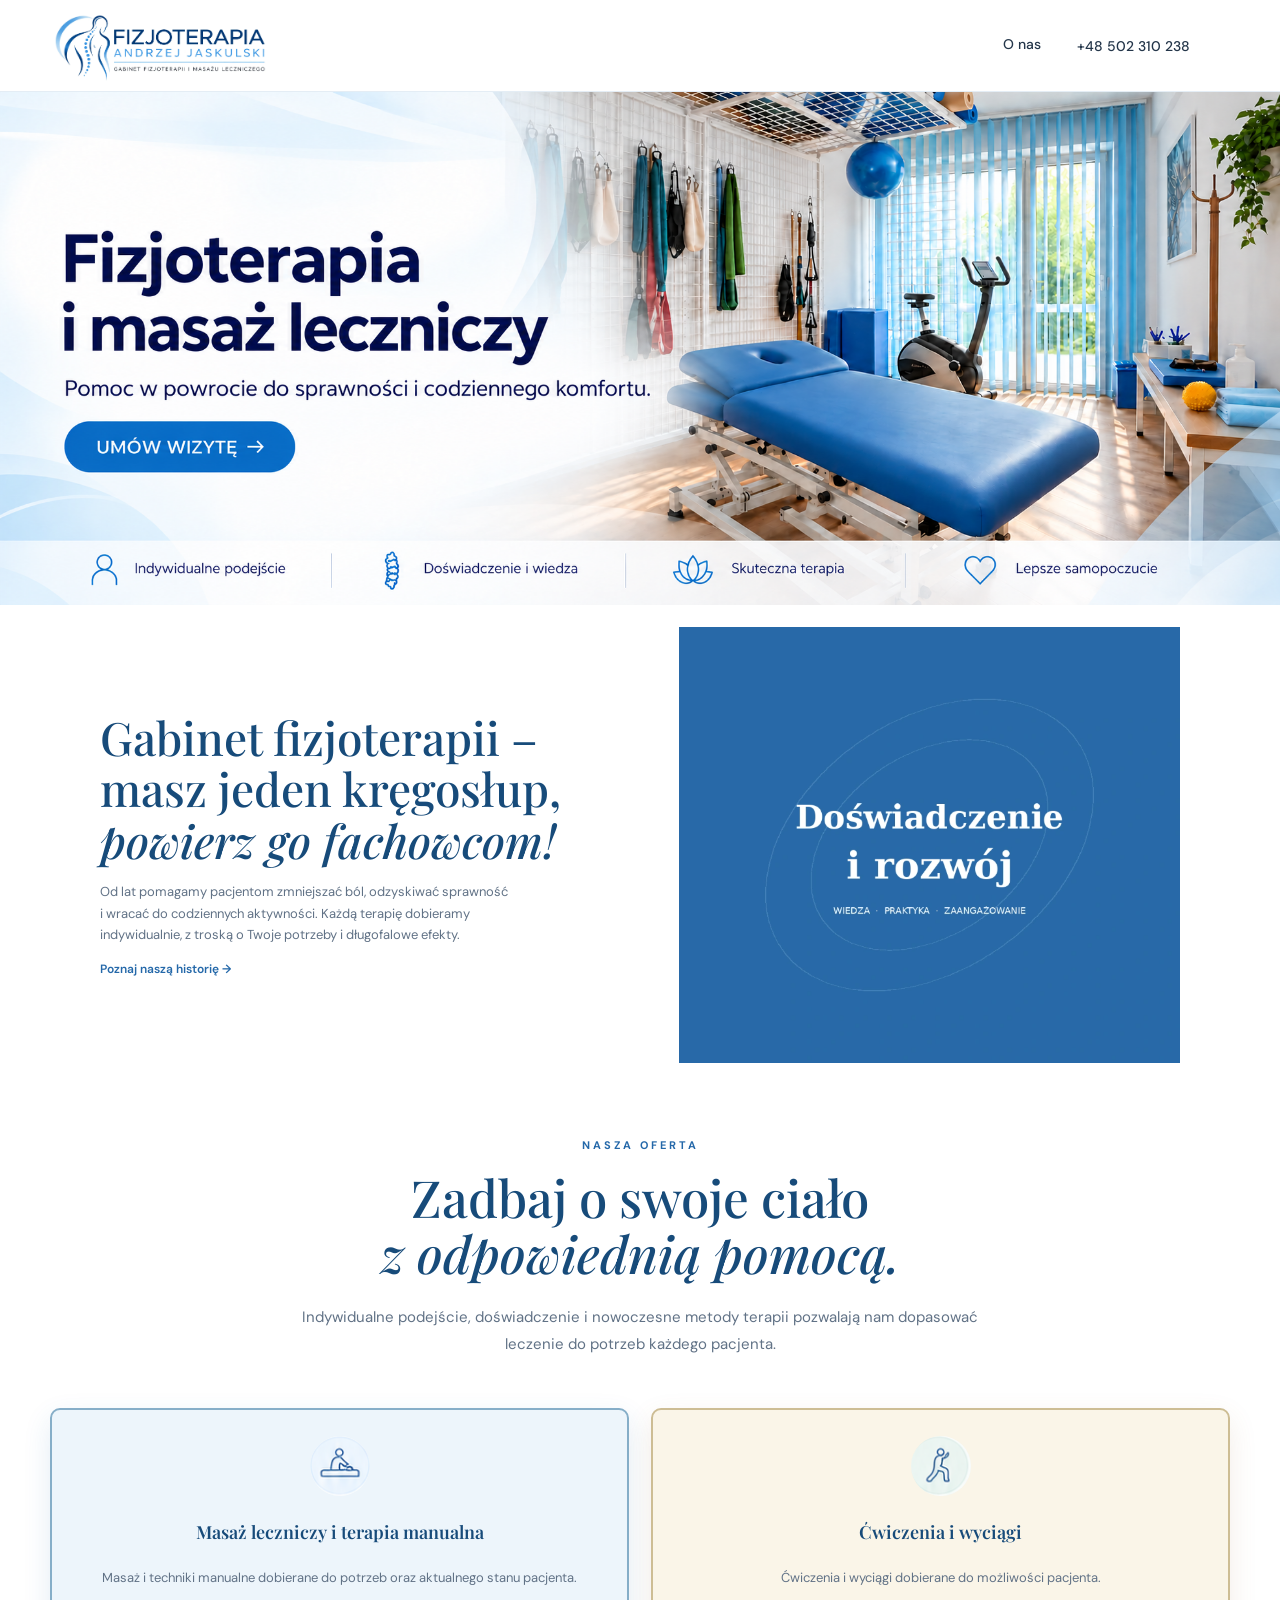
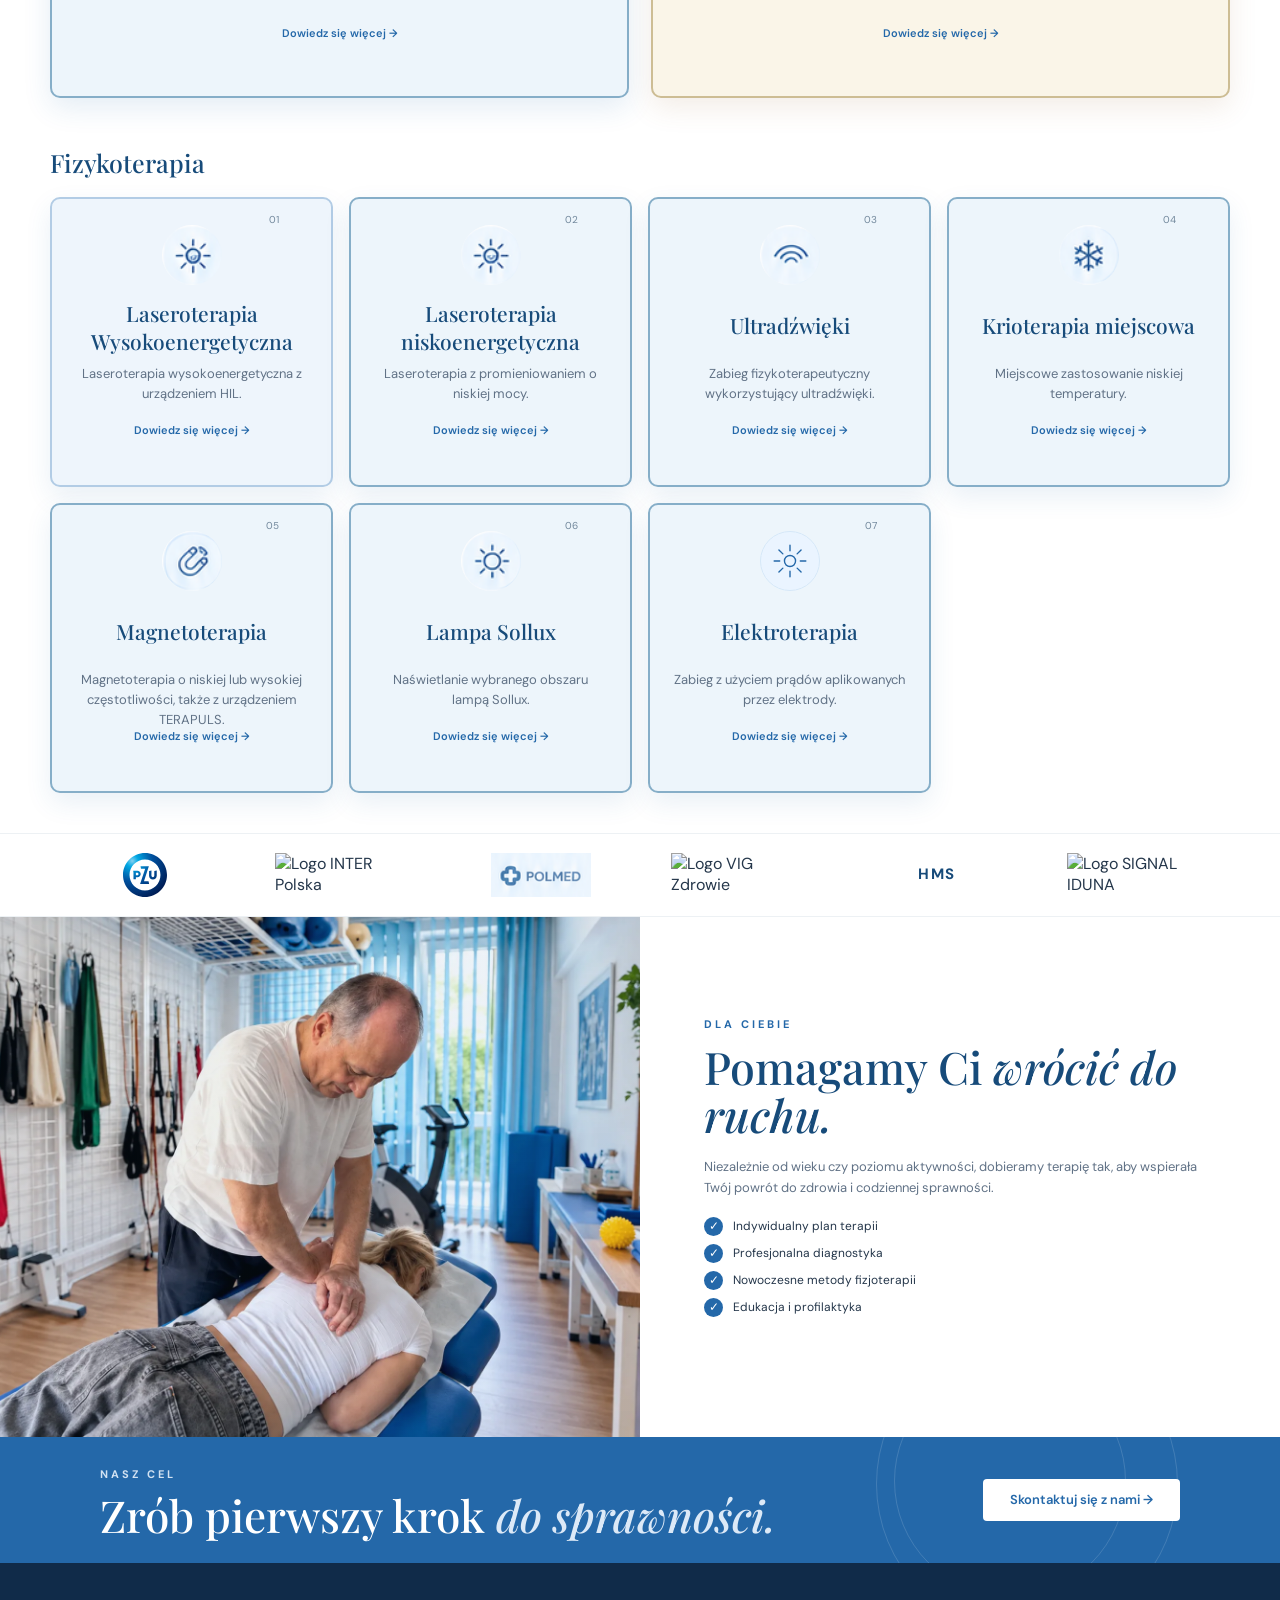
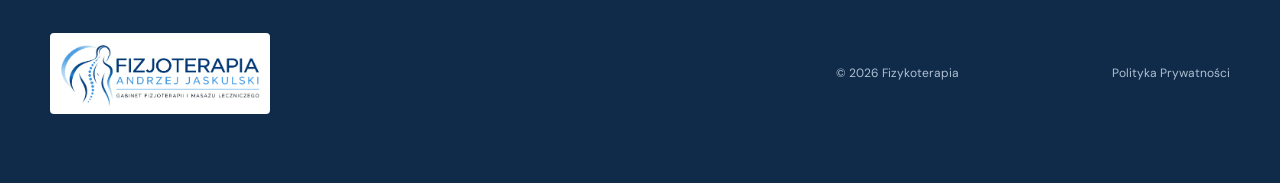
==== commit 832add48: "Zmiant" ====
--- a/.html/index.html
+++ b/.html/index.html
@@ -9,7 +9,7 @@
     <link rel="preconnect" href="https://fonts.gstatic.com" crossorigin>
     <link href="https://fonts.googleapis.com/css2?family=DM+Sans:wght@400;500;600;700&family=Playfair+Display:wght@500;600;700&display=swap" rel="stylesheet">
 
-    <link rel="stylesheet" href="css/style.css">
+    <link rel="stylesheet" href="css/style.css?v=4">
 </head>
 
 <body class="home-page">
@@ -22,14 +22,14 @@
 
         <div class="nav-panel" id="primary-navigation">
             <nav aria-label="Nawigacja główna">
-                <a href="uslugi.html">Nasze Usługi</a>
                 <a href="o-mnie.html">O nas</a>
-                <a href="kontakt.html">Kontakt</a>
+                <div>
+                        <a href="tel:+48 502 310 238">
+                            +48 502 310 238
+                        </a>
+                </div>
             </nav>
 
-            <a href="kontakt.html" class="nav-button">
-                Umów wizytę
-            </a>
         </div>
 
         <button class="menu-button" type="button" aria-label="Otwórz menu" aria-expanded="false" aria-controls="primary-navigation">☰</button>
@@ -105,7 +105,6 @@
                 metody terapii pozwalają nam dopasować leczenie
                 do potrzeb każdego pacjenta.
             </p>
-            <p class="offer-plus-hint">Kliknij „+” na wybranej karcie, aby poznać szczegóły zabiegu.</p>
 
         </div>
 
@@ -115,10 +114,9 @@
                 <div class="service-group-grid">
                     <article class="service-card-2">
                         <img class="service-icon-reference" src="images/service-massage-reference.png" alt="" aria-hidden="true">
-                        <button class="service-info-trigger" type="button" data-service-title="Masaż leczniczy i terapia manualna" data-service-content="service-copy-massage" aria-label="Więcej informacji: Masaż leczniczy i terapia manualna"><span aria-hidden="true">+</span></button>
                         <h4>Masaż leczniczy i terapia manualna</h4>
                         <p class="service-card-summary">Masaż i techniki manualne dobierane do potrzeb oraz aktualnego stanu pacjenta.</p>
-                        <a href="uslugi.html">Dowiedz się więcej →</a>
+                        <a href="uslugi.html" class="service-info-trigger" data-service-title="Masaż leczniczy i terapia manualna" data-service-content="service-copy-massage">Dowiedz się więcej →</a>
                     </article>
                 </div>
             </section>
@@ -127,86 +125,69 @@
                 <div class="service-group-grid">
                     <article class="service-card-2">
                         <img class="service-icon-reference" src="images/service-exercise-reference.png" alt="" aria-hidden="true">
-                        <button class="service-info-trigger" type="button" data-service-title="Ćwiczenia i wyciągi" data-service-content="service-copy-exercise" aria-label="Więcej informacji: Ćwiczenia i wyciągi"><span aria-hidden="true">+</span></button>
                         <h4>Ćwiczenia i wyciągi</h4>
                         <p class="service-card-summary">Ćwiczenia i wyciągi dobierane do możliwości pacjenta.</p>
-                        <a href="uslugi.html">Dowiedz się więcej →</a>
+                        <a href="uslugi.html" class="service-info-trigger" data-service-title="Ćwiczenia i wyciągi" data-service-content="service-copy-exercise">Dowiedz się więcej →</a>
                     </article>
                 </div>
             </section>
 
-            <section class="service-group service-group--hil-feature">
-                <h3 class="service-group-title">Wyróżniony zabieg</h3>
-                <div class="service-group-grid">
-                    <article class="service-card-2">
-                        <div class="service-number">01</div>
-                        <img class="service-icon-reference" src="images/service-laser-hil-reference.png" alt="" aria-hidden="true">
-                        <button class="service-info-trigger" type="button" data-service-title="Laseroterapia wysokoenergetyczna (HIL)" data-service-content="service-copy-laser-hil" aria-label="Więcej informacji: Laseroterapia wysokoenergetyczna (HIL)"><span aria-hidden="true">+</span></button>
-                        <h4>Laseroterapia wysokoenergetyczna (HIL)</h4>
-                        <p class="service-card-summary">Laseroterapia wysokoenergetyczna z urządzeniem HIL.</p>
-                        <a href="uslugi.html">Dowiedz się więcej →</a>
-                    </article>
-                </div>
-            </section>
 
             <section class="service-group service-group--physical">
                 <h3 class="service-group-title">Fizykoterapia</h3>
                 <div class="service-group-grid">
                     <article class="service-card-2">
+                        <div class="service-number">01</div>
+                        <img class="service-icon-reference" src="images/service-laser-hil-reference.png" alt="" aria-hidden="true">
+                        <h4>Laseroterapia Wysokoenergetyczna</h4>
+                        <p class="service-card-summary">Laseroterapia wysokoenergetyczna z urządzeniem HIL.</p>
+                        <a href="uslugi.html" class="service-info-trigger" data-service-title="Laseroterapia wysokoenergetyczna (HIL)" data-service-content="service-copy-laser-hil">Dowiedz się więcej →</a>
+                    </article>
+                    <article class="service-card-2">
                         <div class="service-number">02</div>
                         <img class="service-icon-reference" src="images/service-laser-low-reference.png" alt="" aria-hidden="true">
-                        <button class="service-info-trigger" type="button" data-service-title="Laseroterapia niskoenergetyczna" data-service-content="service-copy-laser-low" aria-label="Więcej informacji: Laseroterapia niskoenergetyczna"><span aria-hidden="true">+</span></button>
                         <h4>Laseroterapia niskoenergetyczna</h4>
                         <p class="service-card-summary">Laseroterapia z promieniowaniem o niskiej mocy.</p>
-                        <a href="uslugi.html">Dowiedz się więcej →</a>
+                        <a href="uslugi.html" class="service-info-trigger" data-service-title="Laseroterapia niskoenergetyczna" data-service-content="service-copy-laser-low">Dowiedz się więcej →</a>
                     </article>
                     <article class="service-card-2">
                         <div class="service-number">03</div>
                         <img class="service-icon-reference" src="images/service-ultrasound-reference.png" alt="" aria-hidden="true">
-                        <button class="service-info-trigger" type="button" data-service-title="Ultradźwięki" data-service-content="service-copy-ultrasound" aria-label="Więcej informacji: Ultradźwięki"><span aria-hidden="true">+</span></button>
                         <h4>Ultradźwięki</h4>
                         <p class="service-card-summary">Zabieg fizykoterapeutyczny wykorzystujący ultradźwięki.</p>
-                        <a href="uslugi.html">Dowiedz się więcej →</a>
+                        <a href="uslugi.html" class="service-info-trigger" data-service-title="Ultradźwięki" data-service-content="service-copy-ultrasound">Dowiedz się więcej →</a>
                     </article>
                     <article class="service-card-2">
                         <div class="service-number">04</div>
                         <img class="service-icon-reference" src="images/service-cryotherapy-reference.png" alt="" aria-hidden="true">
-                        <button class="service-info-trigger" type="button" data-service-title="Krioterapia miejscowa" data-service-content="service-copy-cryotherapy" aria-label="Więcej informacji: Krioterapia miejscowa"><span aria-hidden="true">+</span></button>
                         <h4>Krioterapia miejscowa</h4>
                         <p class="service-card-summary">Miejscowe zastosowanie niskiej temperatury.</p>
-                        <a href="uslugi.html">Dowiedz się więcej →</a>
+                        <a href="uslugi.html" class="service-info-trigger" data-service-title="Krioterapia miejscowa" data-service-content="service-copy-cryotherapy">Dowiedz się więcej →</a>
                     </article>
                     <article class="service-card-2">
                         <div class="service-number">05</div>
                         <img class="service-icon-reference" src="images/service-magnetotherapy-reference.png" alt="" aria-hidden="true">
-                        <button class="service-info-trigger" type="button" data-service-title="Magnetoterapia" data-service-content="service-copy-magnetotherapy" aria-label="Więcej informacji: Magnetoterapia"><span aria-hidden="true">+</span></button>
                         <h4>Magnetoterapia</h4>
                         <p class="service-card-summary">Magnetoterapia o niskiej lub wysokiej częstotliwości, także z urządzeniem TERAPULS.</p>
-                        <a href="uslugi.html">Dowiedz się więcej →</a>
+                        <a href="uslugi.html" class="service-info-trigger" data-service-title="Magnetoterapia" data-service-content="service-copy-magnetotherapy">Dowiedz się więcej →</a>
                     </article>
                     <article class="service-card-2">
                         <div class="service-number">06</div>
                         <img class="service-icon-reference" src="images/service-sollux-reference.png" alt="" aria-hidden="true">
-                        <button class="service-info-trigger" type="button" data-service-title="Lampa Sollux" data-service-content="service-copy-sollux" aria-label="Więcej informacji: Lampa Sollux"><span aria-hidden="true">+</span></button>
                         <h4>Lampa Sollux</h4>
                         <p class="service-card-summary">Naświetlanie wybranego obszaru lampą Sollux.</p>
-                        <a href="uslugi.html">Dowiedz się więcej →</a>
+                        <a href="uslugi.html" class="service-info-trigger" data-service-title="Lampa Sollux" data-service-content="service-copy-sollux">Dowiedz się więcej →</a>
                     </article>
                     <article class="service-card-2">
                         <div class="service-number">07</div>
                         <span class="service-icon-badge" aria-hidden="true"><svg viewBox="0 0 48 48" focusable="false"><path d="M24 4v7m0 26v7M4 24h7m26 0h7M10 10l5 5m18 18 5 5m0-28-5 5M15 33l-5 5"/><circle cx="24" cy="24" r="7"/></svg></span>
-                        <button class="service-info-trigger" type="button" data-service-title="Elektroterapia" data-service-content="service-copy-electrotherapy" aria-label="Więcej informacji: Elektroterapia"><span aria-hidden="true">+</span></button>
                         <h4>Elektroterapia</h4>
                         <p class="service-card-summary">Zabieg z użyciem prądów aplikowanych przez elektrody.</p>
-                        <a href="uslugi.html">Dowiedz się więcej →</a>
+                        <a href="uslugi.html" class="service-info-trigger" data-service-title="Elektroterapia" data-service-content="service-copy-electrotherapy">Dowiedz się więcej →</a>
                     </article>
                 </div>
             </section>
         </div>
-
-        <a href="uslugi.html" class="button button-primary intro-services-button">
-            Sprawdź nasze usługi.
-        </a>
 
     </div>
 
@@ -292,10 +273,6 @@
             </div>
 
         </div>
-
-        <a href="kontakt.html" class="button button-primary">
-            Umów wizytę →
-        </a>
 
     </div>
 
@@ -350,8 +327,7 @@
         </p>
 
         <div class="footer-links">
-            <a href="politykaprywatnosci.html">Polityka prywatności</a>
-            <a href="Regulamin.html">Regulamin</a>
+            <a href="Regulamin.html">Polityka Prywatności</a>
         </div>
 
     </div>
@@ -533,7 +509,7 @@
     <p>W elektrostymulacji wykorzystuje się prąd impulsowy do pobudzania nerwów i mięśni. Zabieg może wspierać zwiększanie siły i masy mięśniowej oraz powrót osłabionego unerwienia.</p>
 </template>
 
-<script src="../.js/script.js" defer></script>
+<script src="../.js/script.js?v=4" defer></script>
 
 </body>
 </html>
--- a/.html/css/style.css
+++ b/.html/css/style.css
@@ -50,8 +50,9 @@
     display: flex;
     align-items: center;
     background: rgba(255,255,255,.96);
-    position: relative;
-    z-index: 10;
+    position: sticky;
+    top: 0;
+    z-index: 100;
     border-bottom: 1px solid rgba(36,104,169,.12);
 }
 
@@ -758,6 +759,42 @@
     width: 100%;
     height: 100%;
     object-fit: cover;
+}
+
+.jaskulski-img {
+    position: relative;
+    aspect-ratio: 1;
+    width: 100%;
+    height: auto;
+    overflow: hidden;
+}
+
+.jaskulski-img img {
+    display: block;
+    width: 100%;
+    height: 100%;
+    object-fit: cover;
+    object-position: center 20%;
+}
+
+.about-box {
+    position: relative;
+    display: flex;
+    flex-direction: column;
+    aspect-ratio: auto;
+    overflow: visible;
+}
+
+.about-box h3 {
+    position: static;
+    width: 100%;
+    margin: 14px 0 0;
+    padding: 0;
+    background: transparent;
+    color: var(--green-dark);
+    font-family: var(--serif);
+    font-size: 18px;
+    text-align: center;
 }
  
  
@@ -1359,12 +1396,14 @@
 }
 
 body.home-page .partners {
-    padding: 18px 0 20px;
-    background: #edf6ff;
+    padding: 12px 0;
+    border-top: 1px solid #edf1f4;
+    border-bottom: 1px solid #edf1f4;
+    background: #fff;
 }
 
 body.home-page .partners-heading {
-    margin-bottom: 8px;
+    display: none;
 }
 
 body.home-page .partners-heading .section-label {
@@ -1564,15 +1603,19 @@
 }
 
 body.home-page .service-group--massage-manual .service-group-grid .service-card-2 {
+    height: 290px;
     min-height: 290px;
-    border-color: #d6e7fa;
+    border: 2px solid #d6e7fa;
     background: #f4f9ff;
+    box-shadow: 0 8px 24px rgba(46, 116, 174, .08);
 }
 
 body.home-page .service-group--exercise .service-group-grid .service-card-2 {
+    height: 290px;
     min-height: 290px;
-    border-color: #d8ece5;
+    border: 2px solid #d8ece5;
     background: #f3faf7;
+    box-shadow: 0 8px 24px rgba(52, 131, 109, .08);
 }
 
 body.home-page .service-group--hil-feature .service-group-grid {
@@ -1580,9 +1623,11 @@
 }
 
 body.home-page .service-group--hil-feature .service-group-grid .service-card-2 {
+    height: 290px;
     min-height: 290px;
-    border-color: #f0e2d1;
+    border: 2px solid #f0e2d1;
     background: #fffaf4;
+    box-shadow: 0 8px 24px rgba(153, 108, 54, .09);
 }
 
 body.home-page .service-group--physical {
@@ -1593,8 +1638,9 @@
 }
 
 body.home-page .service-group--physical .service-group-grid .service-card-2 {
-    min-height: 174px;
-    border-color: #d8e8f7;
+    height: 290px;
+    min-height: 290px;
+    border: 2px solid #d8e8f7;
     border-radius: 10px;
     background: #f5faff;
     box-shadow: 0 5px 18px rgba(27, 90, 145, .035);
@@ -1622,27 +1668,24 @@
 }
 
 body.home-page .service-info-trigger {
-    position: absolute;
-    z-index: 2;
-    top: 12px;
-    right: 12px;
-    display: grid;
-    width: 32px;
-    height: 32px;
-    place-items: center;
-    border: 1px solid rgba(36, 104, 169, .35);
-    border-radius: 50%;
-    background: #fff;
+    position: static;
+    z-index: auto;
+    display: inline-block;
+    width: auto;
+    height: auto;
+    margin-top: auto;
+    padding: 18px 0 0;
+    border: 0;
+    border-radius: 0;
+    background: transparent;
     color: var(--green);
-    font: 400 23px/1 var(--sans);
+    font: 600 11px/1.4 var(--sans);
     cursor: pointer;
-    transition: background .2s ease, color .2s ease, transform .2s ease;
 }
 
 body.home-page .service-info-trigger:hover {
-    transform: rotate(90deg);
-    background: var(--green);
-    color: #fff;
+    background: transparent;
+    color: var(--green-dark);
 }
 
 body.home-page .service-info-trigger:focus-visible,
@@ -1798,8 +1841,8 @@
 
 body.home-page .service-info-trigger {
     top: auto;
-    right: 12px;
-    bottom: 12px;
+    right: auto;
+    bottom: auto;
 }
 
 body.home-page .service-group--physical .service-number {
@@ -1912,7 +1955,10 @@
 }
 /* PARTNERS — match existing logo colours */
 body.home-page .partners {
-    background: #ebf5fd;
+    padding: 12px 0;
+    border-top: 1px solid #edf1f4;
+    border-bottom: 1px solid #edf1f4;
+    background: #fff;
 }
 
 body.home-page .partner-logo img {
@@ -1949,6 +1995,7 @@
 body.home-page .service-groups .service-group-grid .service-card-2,
 body.home-page .service-group--physical .service-group-grid .service-card-2:nth-child(3n + 2),
 body.home-page .service-group--physical .service-group-grid .service-card-2:nth-child(3n) {
+    height: 290px;
     min-height: 290px;
     padding: 26px 24px 58px;
     align-items: center;
@@ -2005,6 +2052,49 @@
     color: var(--muted);
     font: 400 13px/1.55 var(--sans);
     text-align: center;
+}
+
+/* INDEX OFFER CARD COLOURS */
+body.home-page .service-group--massage-manual .service-group-grid .service-card-2 {
+    border-color: #bfd7cd;
+    background: #edf4f1;
+    box-shadow: 0 8px 24px rgba(52, 131, 109, .10);
+}
+
+body.home-page .service-group--exercise .service-group-grid .service-card-2 {
+    border-color: #bfd7cd;
+    background: #edf5f1;
+    box-shadow: 0 8px 24px rgba(52, 131, 109, .10);
+}
+
+body.home-page .service-group--hil-feature .service-group-grid .service-card-2 {
+    border-color: #77aaa4;
+    background: #edf7f5;
+    box-shadow: 0 10px 28px rgba(52, 131, 109, .12);
+}
+
+body.home-page .service-group--physical .service-group-grid .service-card-2,
+body.home-page .service-group--physical .service-group-grid .service-card-2:nth-child(3n + 2),
+body.home-page .service-group--physical .service-group-grid .service-card-2:nth-child(3n) {
+    border-width: 2px;
+    box-shadow: 0 8px 24px rgba(23, 75, 122, .07);
+}
+
+body.home-page .service-group--physical .service-group-grid .service-card-2:nth-child(3n + 1) {
+    border-color: #b2cce5;
+    background: #eef5fc;
+}
+
+body.home-page .service-group--physical .service-group-grid .service-card-2:nth-child(3n + 2) {
+    border-color: #bfd7cd;
+    background: #edf5f1;
+    box-shadow: 0 8px 24px rgba(52, 131, 109, .08);
+}
+
+body.home-page .service-group--physical .service-group-grid .service-card-2:nth-child(3n) {
+    border-color: #bfd7cd;
+    background: #edf5f1;
+    box-shadow: 0 8px 24px rgba(52, 131, 109, .08);
 }
 
 /* HOME HERO — supplied full-width banner */
@@ -2407,4 +2497,219 @@
     body.services-page .service-group--physical .service-card {
         min-height: 180px;
     }
-}+}
+
+/* LEGAL INFORMATION PAGES */
+body.legal-page {
+    background: #f7f8fa;
+    color: #18304a;
+}
+
+.legal-header {
+    background: #102b49;
+    color: #fff;
+    padding: 18px 0;
+}
+
+.legal-header-inner {
+    display: flex;
+    align-items: center;
+    justify-content: space-between;
+    gap: 24px;
+}
+
+.legal-brand {
+    color: inherit;
+    font-family: "Playfair Display", Georgia, serif;
+    font-size: 21px;
+    font-weight: 700;
+    text-decoration: none;
+}
+
+.legal-brand i {
+    color: #d6c5a2;
+}
+
+.legal-contact-link {
+    color: #fff;
+    text-decoration: none;
+}
+
+.legal-content {
+    max-width: 900px;
+    padding-top: 70px;
+    padding-bottom: 80px;
+}
+
+.legal-content > .section-label {
+    color: #8c7653;
+    font-size: 12px;
+    font-weight: 700;
+    letter-spacing: .13em;
+}
+
+.legal-content h1 {
+    margin: 12px 0 8px;
+    color: #102b49;
+    font-family: "Playfair Display", Georgia, serif;
+    font-size: clamp(38px, 6vw, 58px);
+}
+
+.legal-updated {
+    margin: 0 0 28px;
+    color: #647486;
+    font-size: 14px;
+}
+
+.legal-notice {
+    margin: 0 0 36px;
+    padding: 18px 20px;
+    border-left: 4px solid #ad8953;
+    border-radius: 4px;
+    background: #fff8eb;
+    line-height: 1.7;
+}
+
+.legal-content section {
+    margin: 0 0 30px;
+    padding-bottom: 24px;
+    border-bottom: 1px solid #dce2e8;
+}
+
+.legal-content h2 {
+    margin: 0 0 12px;
+    color: #102b49;
+    font-family: "Playfair Display", Georgia, serif;
+    font-size: 24px;
+}
+
+.legal-content p,
+.legal-content li {
+    color: #42566c;
+    font-size: 16px;
+    line-height: 1.8;
+}
+
+.legal-content p {
+    margin: 0 0 12px;
+}
+
+.legal-content a:not(.button) {
+    color: #315e85;
+}
+
+.legal-back-link {
+    display: inline-block;
+    margin-top: 8px;
+    text-decoration: none;
+}
+
+@media (max-width: 600px) {
+    .legal-content {
+        padding-top: 48px;
+        padding-bottom: 56px;
+    }
+
+    .legal-content h2 {
+        font-size: 21px;
+    }
+
+    .legal-content p {
+        font-size: 15px;
+    }
+}
+
+/* FINAL INDEX OFFER PALETTE */
+body.home-page .service-groups .service-group-grid .service-card-2 {
+    height: 290px;
+    min-height: 290px;
+    border-width: 2px;
+}
+
+body.home-page .service-group--massage-manual .service-group-grid .service-card-2 {
+    border-color: #86aec8;
+    background: #edf5fb;
+    box-shadow: 0 10px 28px rgba(36, 104, 169, .12);
+}
+
+body.home-page .service-group--exercise .service-group-grid .service-card-2 {
+    border-color: #cdbd94;
+    background: #faf5e8;
+    box-shadow: 0 10px 28px rgba(153, 108, 54, .12);
+}
+
+body.home-page .service-group--hil-feature .service-group-grid .service-card-2 {
+    border-color: #62948c;
+    background: #e7f2ef;
+    box-shadow: 0 12px 32px rgba(52, 131, 109, .16);
+}
+
+body.home-page .service-group--physical .service-group-grid .service-card-2 {
+    border-color: #86aec8;
+    background: #edf5fb;
+    box-shadow: 0 10px 26px rgba(36, 104, 169, .10);
+}
+
+body.home-page .service-group--physical .service-group-grid .service-card-2:nth-child(3n + 2),
+body.home-page .service-group--physical .service-group-grid .service-card-2:nth-child(5) {
+    border-color: #8ab09f;
+    background: #edf6f1;
+    box-shadow: 0 10px 26px rgba(52, 131, 109, .10);
+}
+
+body.home-page .service-group--physical .service-group-grid .service-card-2:nth-child(3),
+body.home-page .service-group--physical .service-group-grid .service-card-2:nth-child(6),
+body.home-page .service-group--physical .service-group-grid .service-card-2:nth-child(4),
+body.home-page .service-group--physical .service-group-grid .service-card-2:nth-child(7),
+body.home-page .service-group--physical .service-group-grid .service-card-2:nth-child(2),
+body.home-page .service-group--physical .service-group-grid .service-card-2:nth-child(5) {
+    border-color: #86aec8;
+    background: #edf5fb;
+    box-shadow: 0 10px 26px rgba(36, 104, 169, .10);
+}
+
+/* INDEX OFFER — two cards on top, 4 + 3 on the bottom */
+body.home-page .service-groups {
+    display: grid;
+    grid-template-columns: repeat(2, minmax(0, 1fr));
+}
+
+body.home-page .service-group--massage-manual,
+body.home-page .service-group--exercise {
+    grid-row: 1;
+}
+
+body.home-page .service-group--physical {
+    grid-column: 1 / -1;
+}
+
+body.home-page .service-group--physical .service-group-grid {
+    grid-template-columns: repeat(4, minmax(0, 1fr));
+}
+
+@media (max-width: 900px) {
+    body.home-page .service-groups {
+        grid-template-columns: repeat(2, minmax(0, 1fr));
+    }
+
+    body.home-page .service-group--physical .service-group-grid {
+        grid-template-columns: repeat(2, minmax(0, 1fr));
+    }
+}
+
+@media (max-width: 600px) {
+    body.home-page .service-groups {
+        grid-template-columns: minmax(0, 1fr);
+    }
+
+    body.home-page .service-group--massage-manual,
+    body.home-page .service-group--exercise,
+    body.home-page .service-group--physical {
+        grid-column: 1;
+        grid-row: auto;
+    }
+
+    body.home-page .service-group--physical .service-group-grid {
+        grid-template-columns: minmax(0, 1fr);
+    }
+}
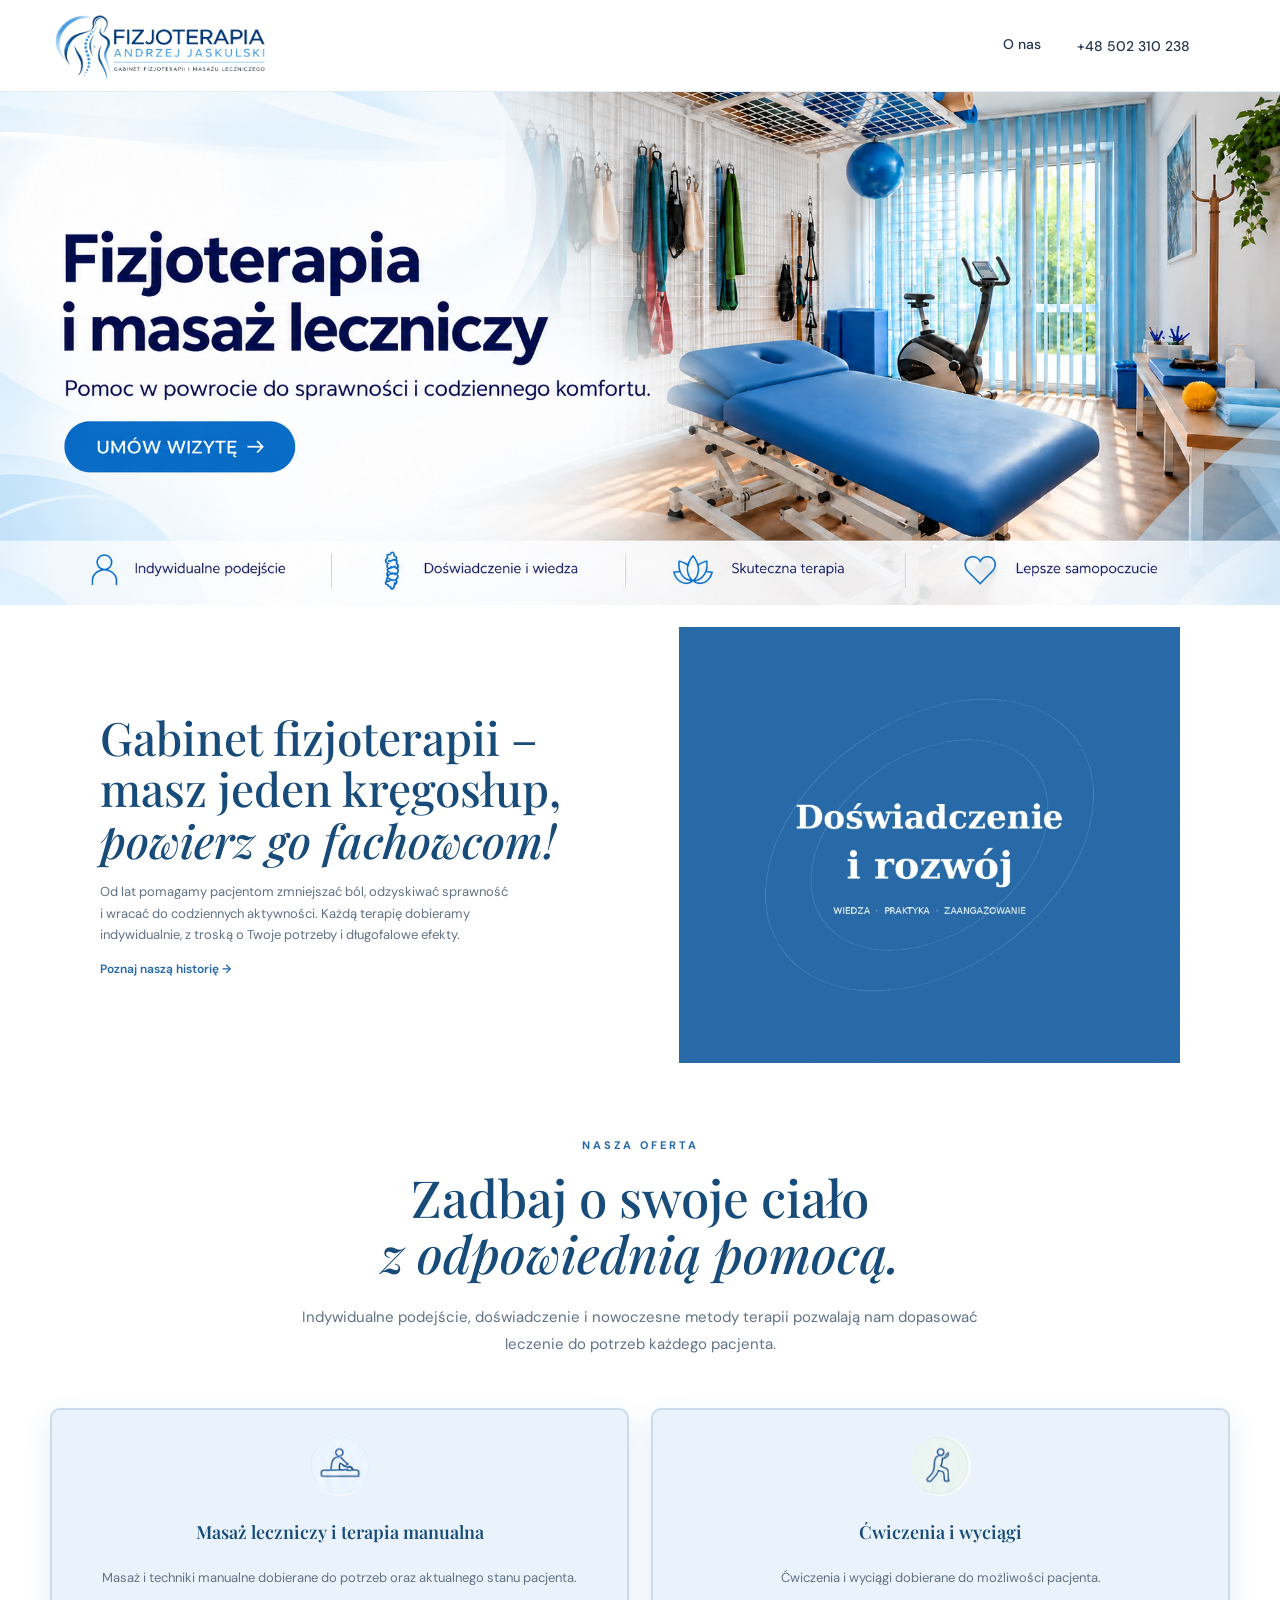
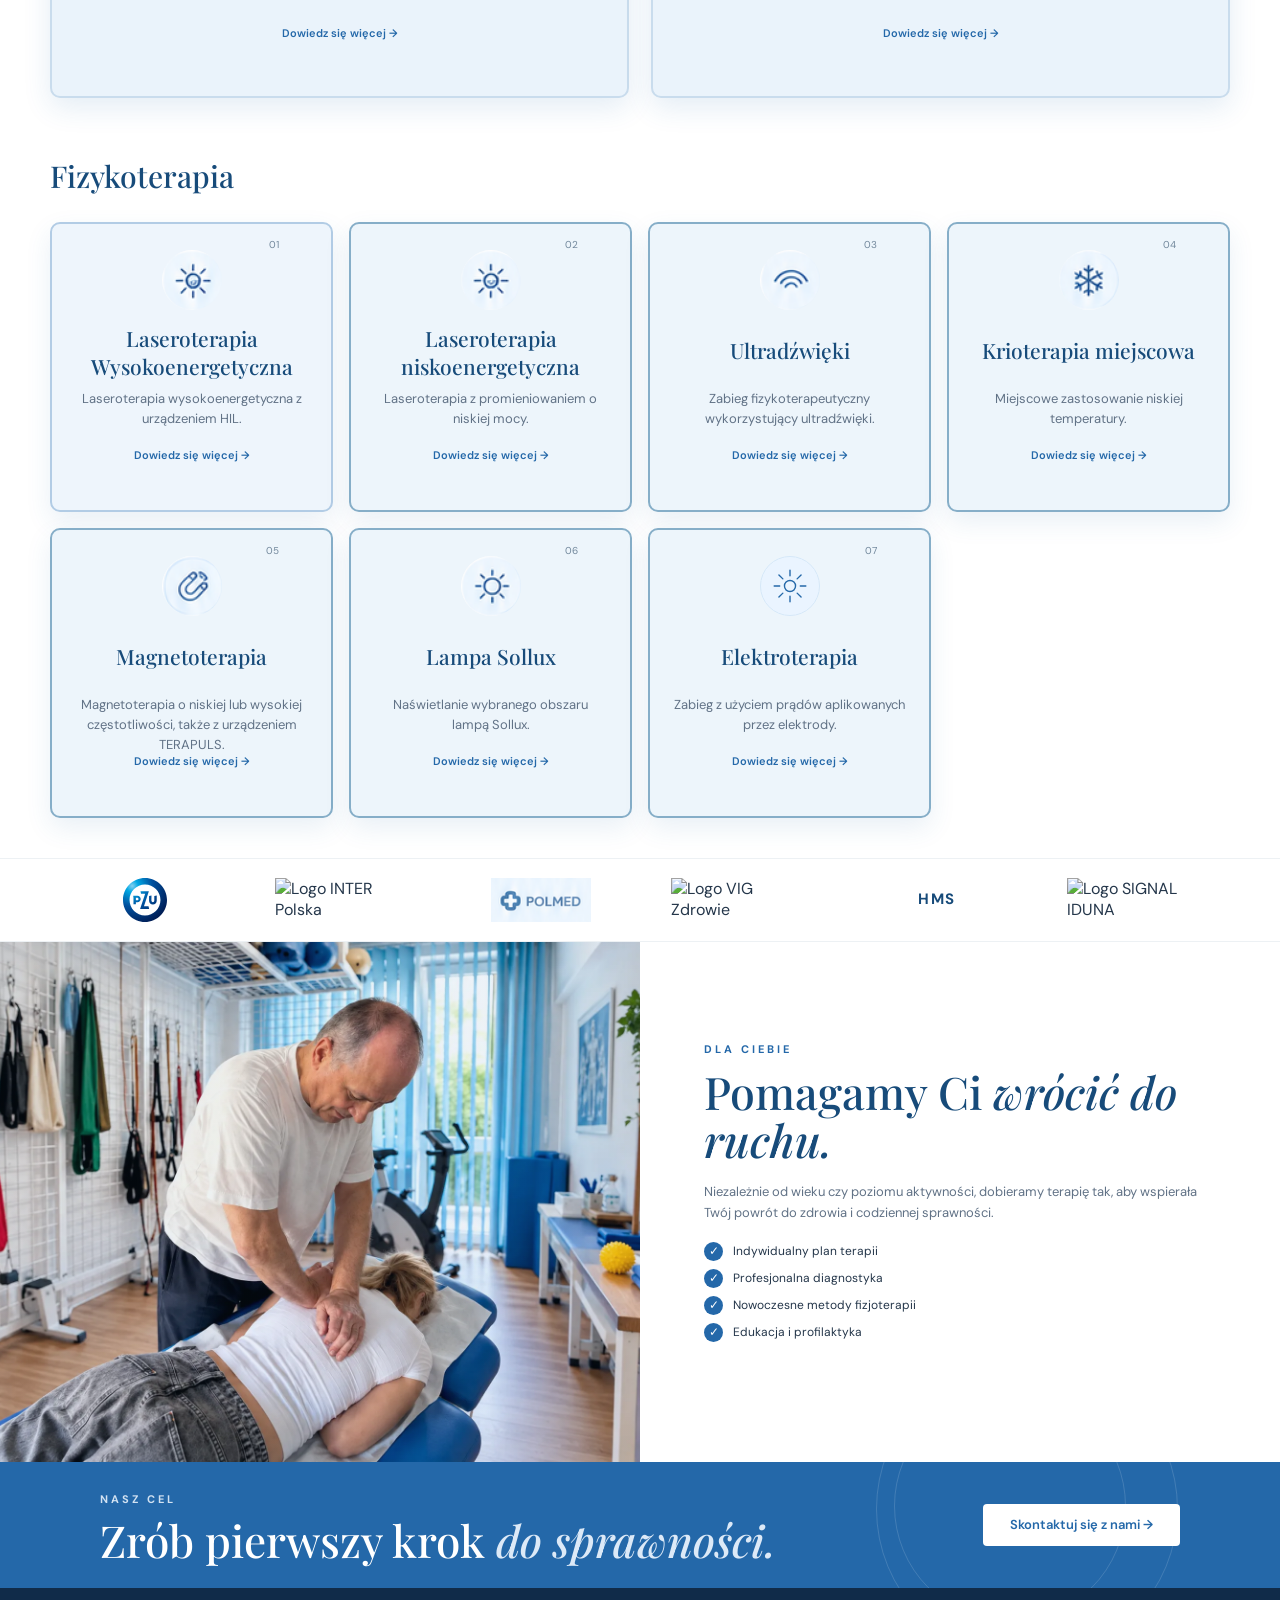
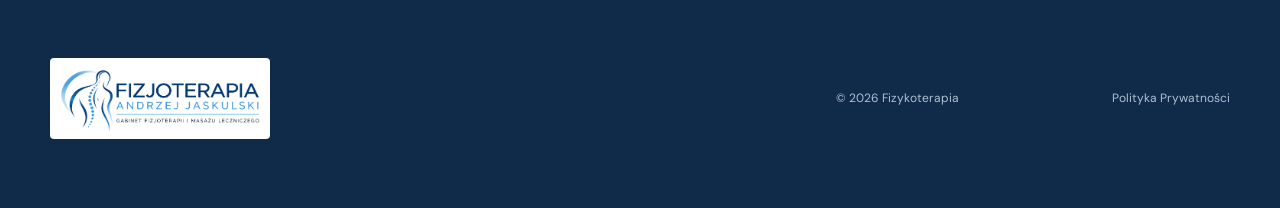
==== commit a55c95e1: "2" ====
--- a/.html/index.html
+++ b/.html/index.html
@@ -9,7 +9,7 @@
     <link rel="preconnect" href="https://fonts.gstatic.com" crossorigin>
     <link href="https://fonts.googleapis.com/css2?family=DM+Sans:wght@400;500;600;700&family=Playfair+Display:wght@500;600;700&display=swap" rel="stylesheet">
 
-    <link rel="stylesheet" href="css/style.css?v=4">
+    <link rel="stylesheet" href="css/style.css?v=5">
 </head>
 
 <body class="home-page">
--- a/.html/css/style.css
+++ b/.html/css/style.css
@@ -1631,10 +1631,15 @@
 }
 
 body.home-page .service-group--physical {
-    padding: 26px 0 0;
+    padding: 32px 0 0;
     border: 0;
     border-radius: 0;
     background: transparent;
+}
+
+body.home-page .service-group--physical .service-group-title {
+    margin: 4px 0 26px;
+    font-size: 30px;
 }
 
 body.home-page .service-group--physical .service-group-grid .service-card-2 {
@@ -1783,7 +1788,12 @@
 
 @media (max-width: 600px) {
     body.home-page .service-group--physical {
-        padding-top: 22px;
+        padding-top: 28px;
+    }
+
+    body.home-page .service-group--physical .service-group-title {
+        margin-bottom: 22px;
+        font-size: 26px;
     }
 
     body.home-page .service-info-dialog {
@@ -2627,15 +2637,15 @@
 }
 
 body.home-page .service-group--massage-manual .service-group-grid .service-card-2 {
-    border-color: #86aec8;
-    background: #edf5fb;
+    border-color: #c9dced;
+    background: #eaf3fb;
     box-shadow: 0 10px 28px rgba(36, 104, 169, .12);
 }
 
 body.home-page .service-group--exercise .service-group-grid .service-card-2 {
-    border-color: #cdbd94;
-    background: #faf5e8;
-    box-shadow: 0 10px 28px rgba(153, 108, 54, .12);
+    border-color: #c9dced;
+    background: #eaf3fb;
+    box-shadow: 0 10px 28px rgba(36, 104, 169, .12);
 }
 
 body.home-page .service-group--hil-feature .service-group-grid .service-card-2 {
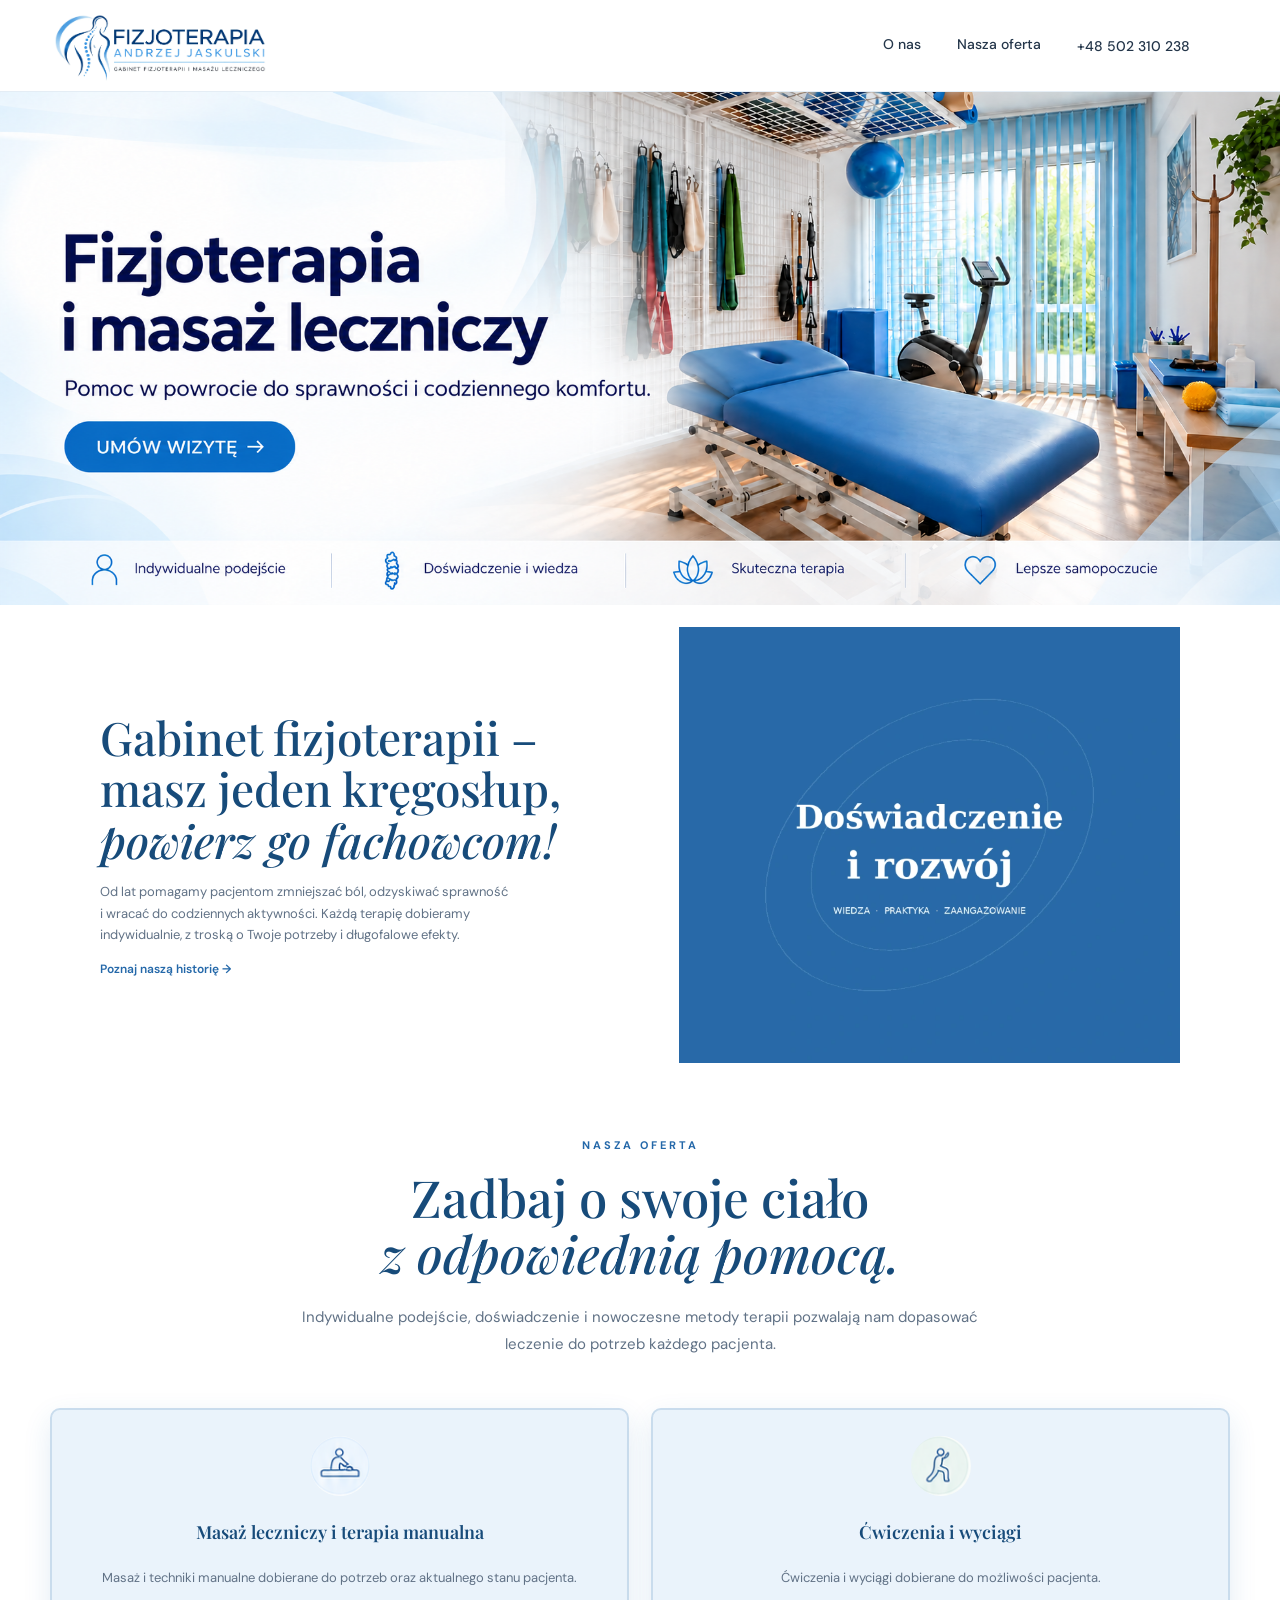
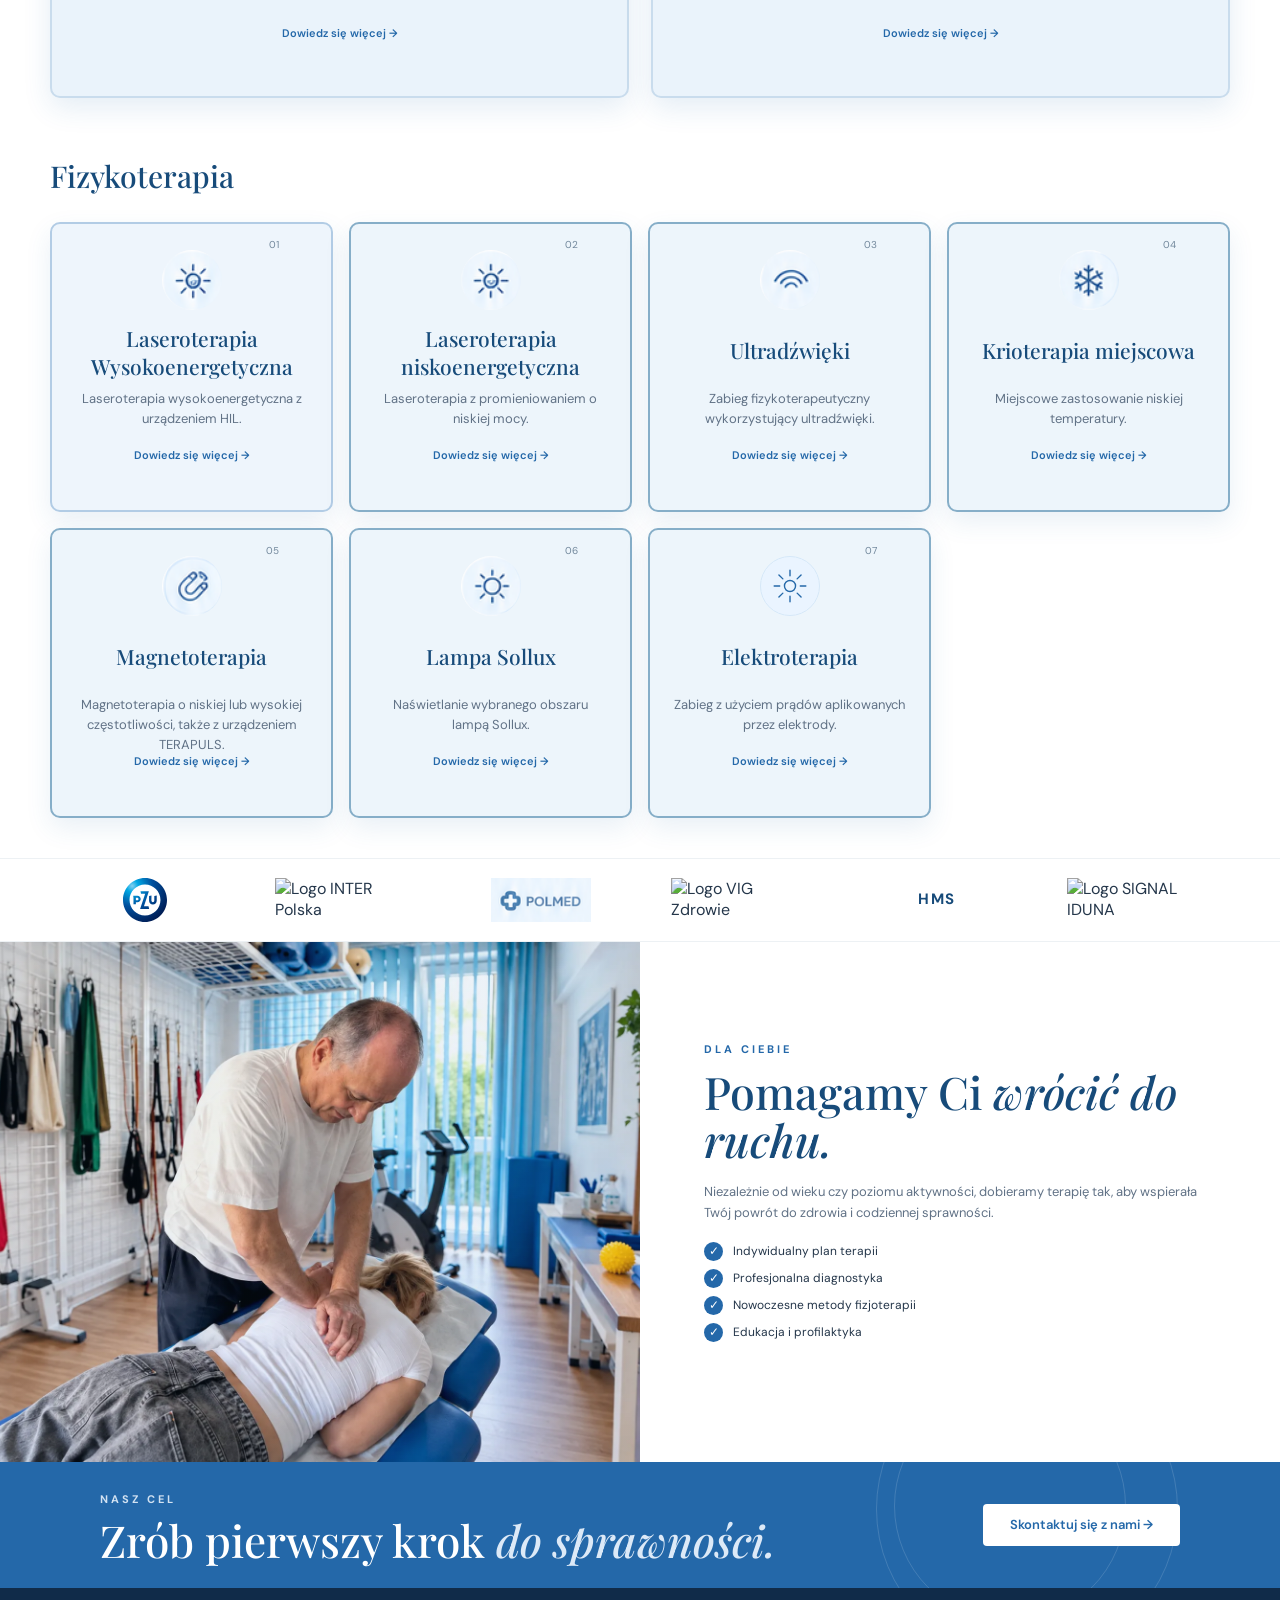
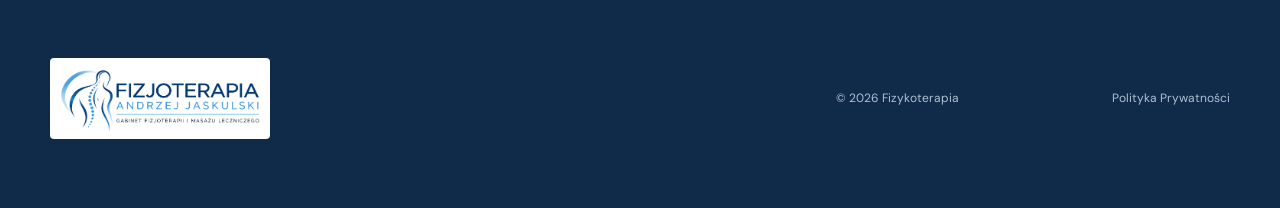
==== commit c9048403: "Hot-Fix #1251" ====
--- a/.html/index.html
+++ b/.html/index.html
@@ -23,6 +23,7 @@
         <div class="nav-panel" id="primary-navigation">
             <nav aria-label="Nawigacja główna">
                 <a href="o-mnie.html">O nas</a>
+                <a href="index.html#oferta">Nasza oferta</a>
                 <div>
                         <a href="tel:+48 502 310 238">
                             +48 502 310 238
@@ -85,7 +86,7 @@
 
 
 
-<section class="intro">
+<section class="intro" id="oferta">
 
     <div class="container">
 
@@ -109,7 +110,7 @@
         </div>
 
 
-        <div class="service-groups" id="oferta">
+        <div class="service-groups">
             <section class="service-group service-group--massage-manual">
                 <div class="service-group-grid">
                     <article class="service-card-2">
--- a/.html/css/style.css
+++ b/.html/css/style.css
@@ -74,7 +74,7 @@
 }
 
 .navbar .logo {
-    display: none;
+    display: flex;
 }
 
 .logo span span {
@@ -1276,13 +1276,15 @@
     }
 
     .footer-inner {
-        align-items: flex-start;
+        align-items: center;
         flex-direction: column;
         gap: 18px;
+        text-align: center;
     }
 
     .footer-links {
         flex-direction: column;
+        align-items: center;
         gap: 10px;
     }
 }   
@@ -1559,6 +1561,10 @@
         padding: 38px 0;
     }
 
+    body.home-page .intro {
+        padding-top: 28px;
+    }
+
     body.home-page .about-grid {
         width: calc(100% - 36px);
         grid-template-columns: 1fr;
@@ -2609,12 +2615,26 @@
 }
 
 .legal-back-link {
-    display: inline-block;
+    display: inline-flex;
+    align-items: center;
+    justify-content: center;
     margin-top: 8px;
     text-decoration: none;
 }
 
+.contact-back-link {
+    padding-bottom: 32px;
+}
+
+.about-back-link {
+    padding-bottom: 32px;
+}
+
 @media (max-width: 600px) {
+    body:not(.home-page) .about {
+        padding-bottom: 24px;
+    }
+
     .legal-content {
         padding-top: 48px;
         padding-bottom: 56px;
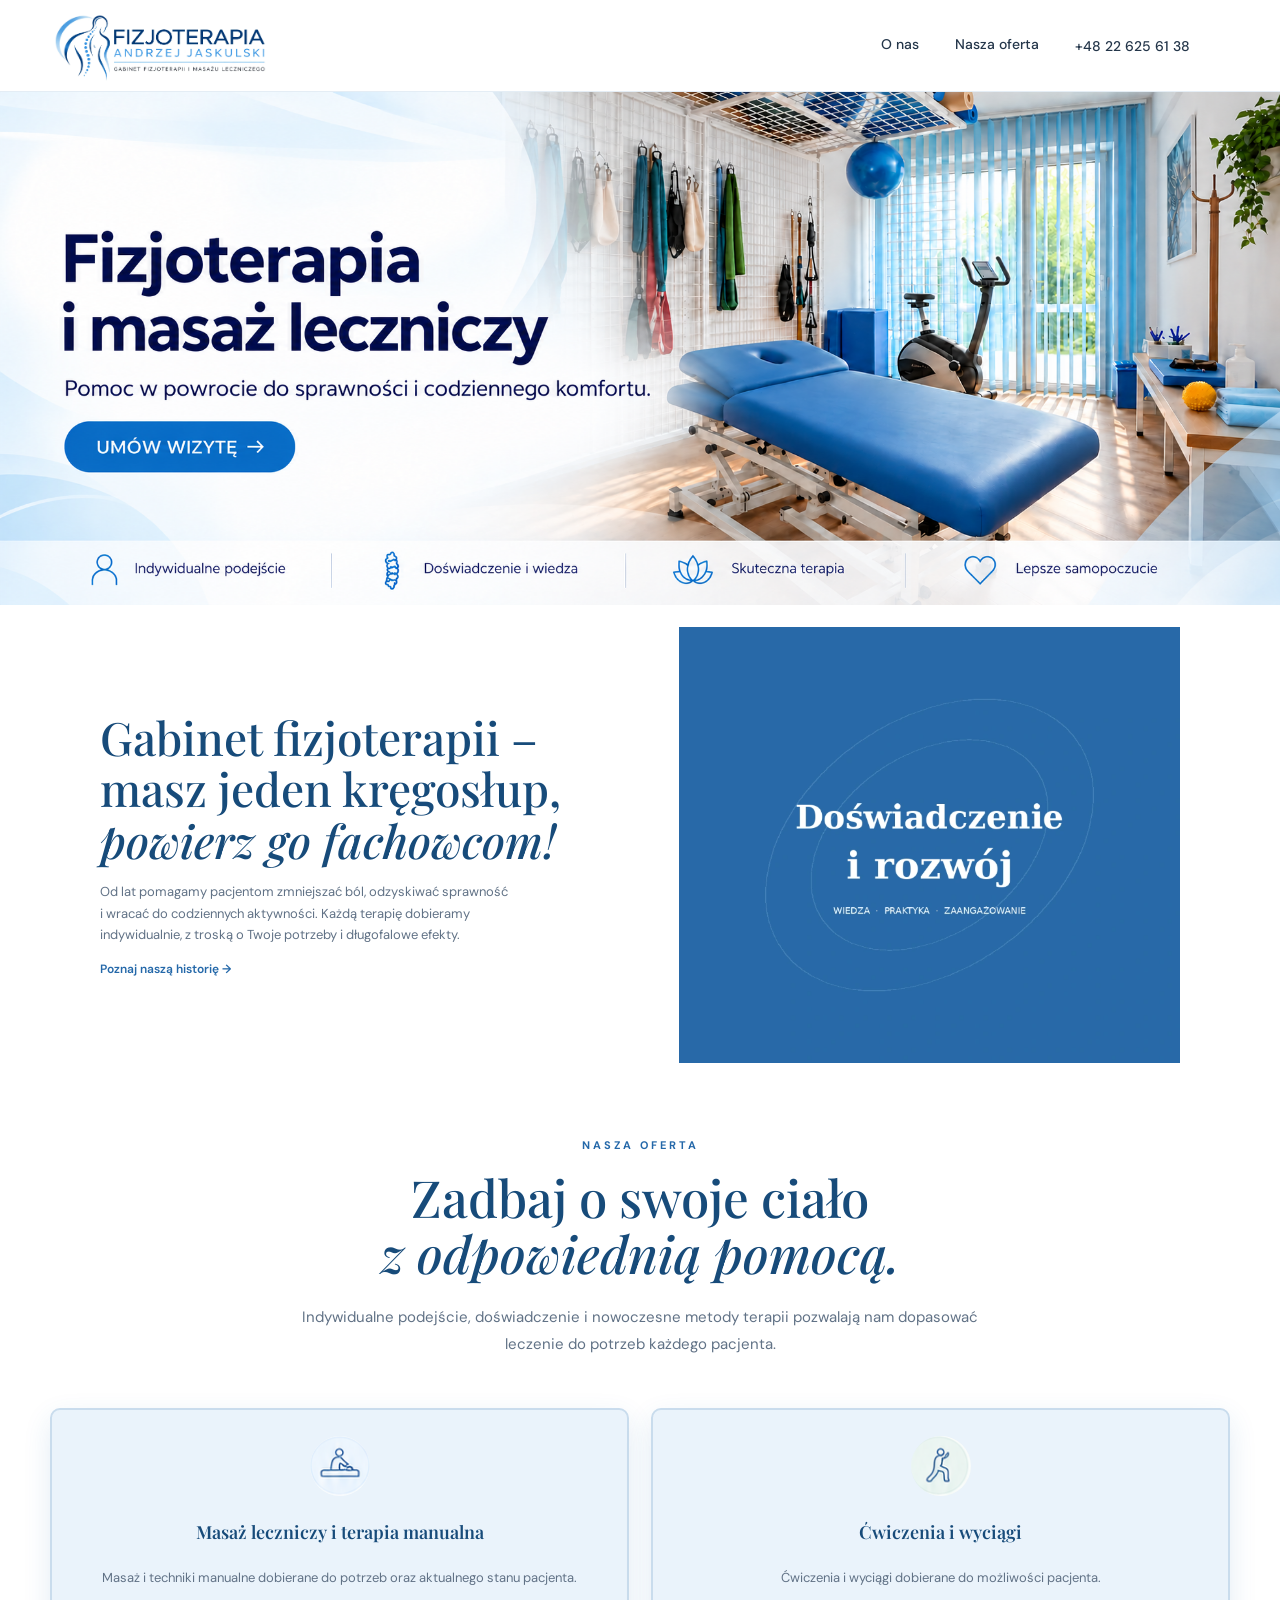
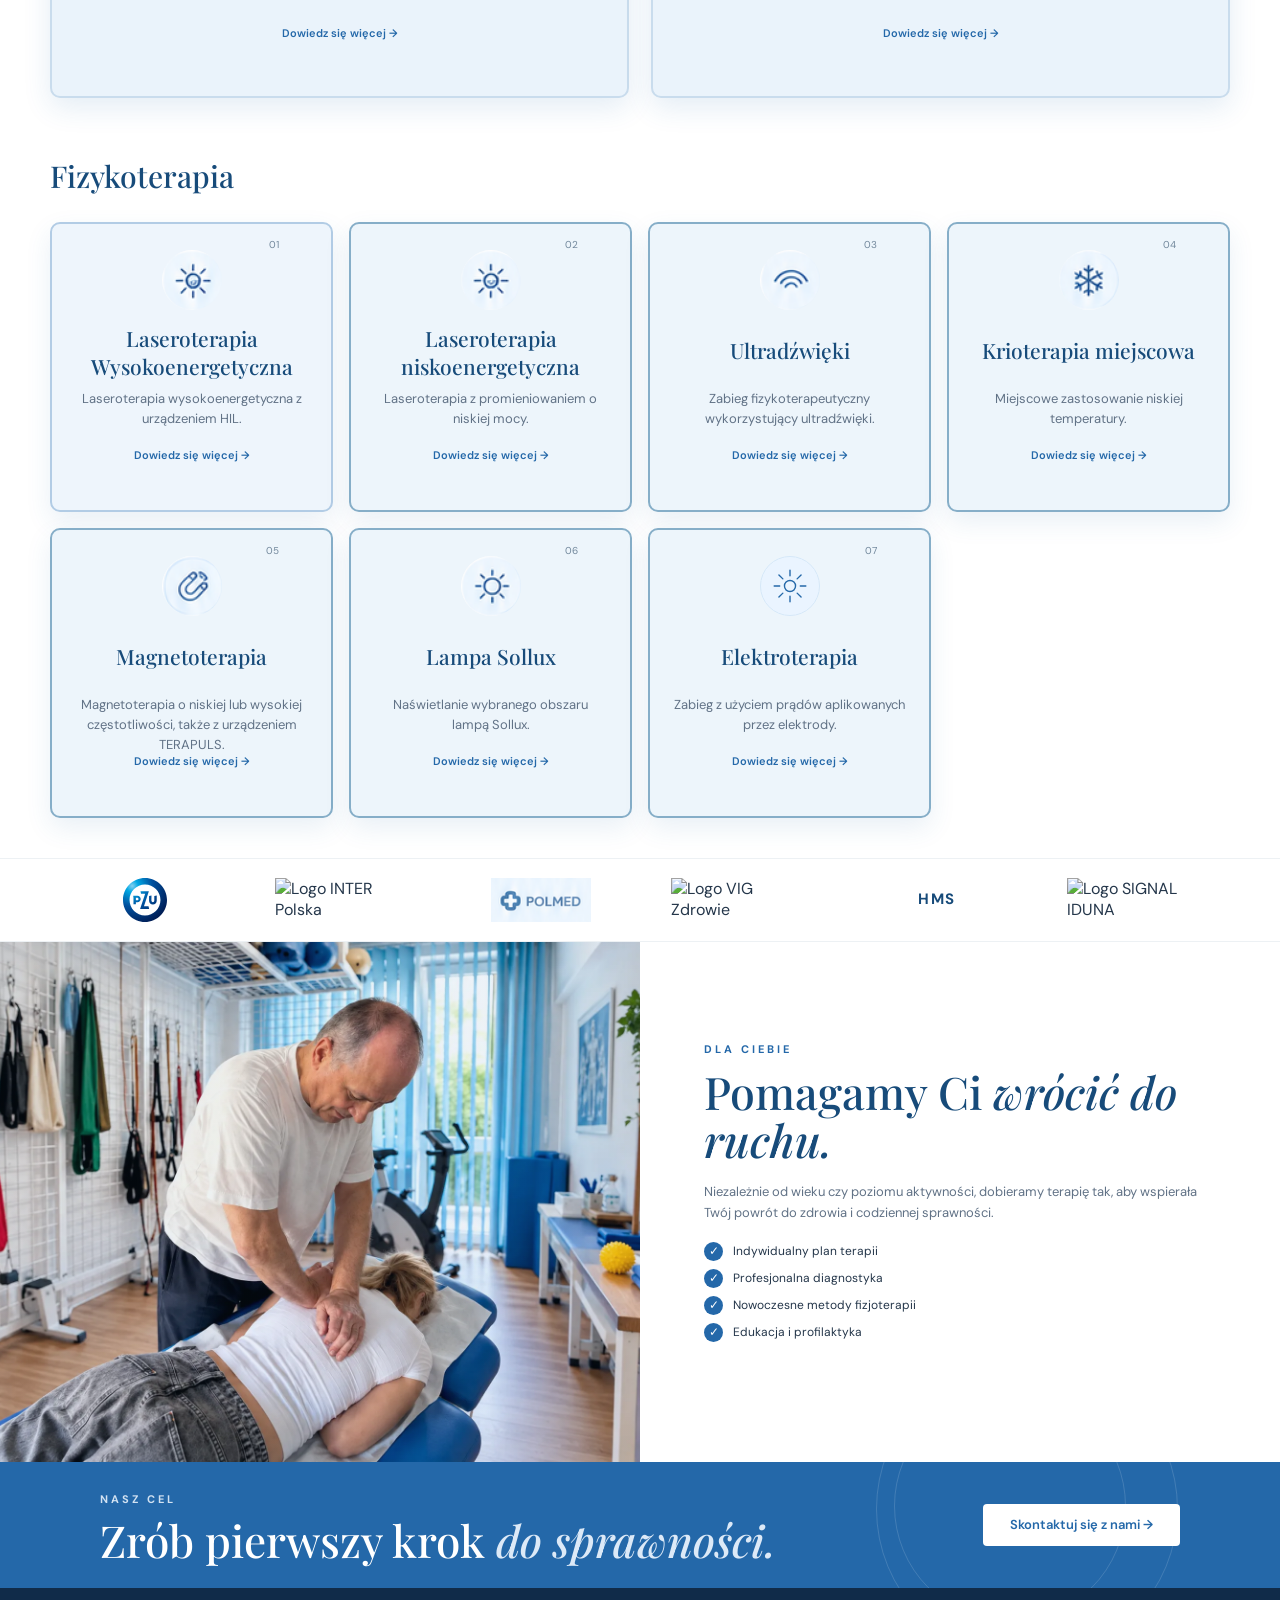
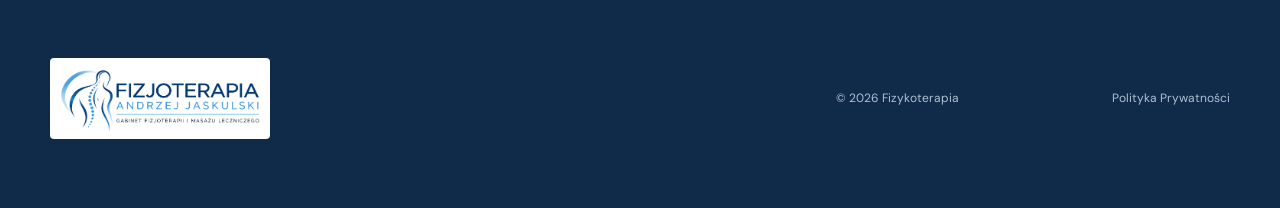
==== commit 2d40c7ee: "Aktualne Numery" ====
--- a/.html/index.html
+++ b/.html/index.html
@@ -25,8 +25,8 @@
                 <a href="o-mnie.html">O nas</a>
                 <a href="index.html#oferta">Nasza oferta</a>
                 <div>
-                        <a href="tel:+48 502 310 238">
-                            +48 502 310 238
+                        <a href="tel:+48226256138">
+                            +48 22 625 61 38
                         </a>
                 </div>
             </nav>
